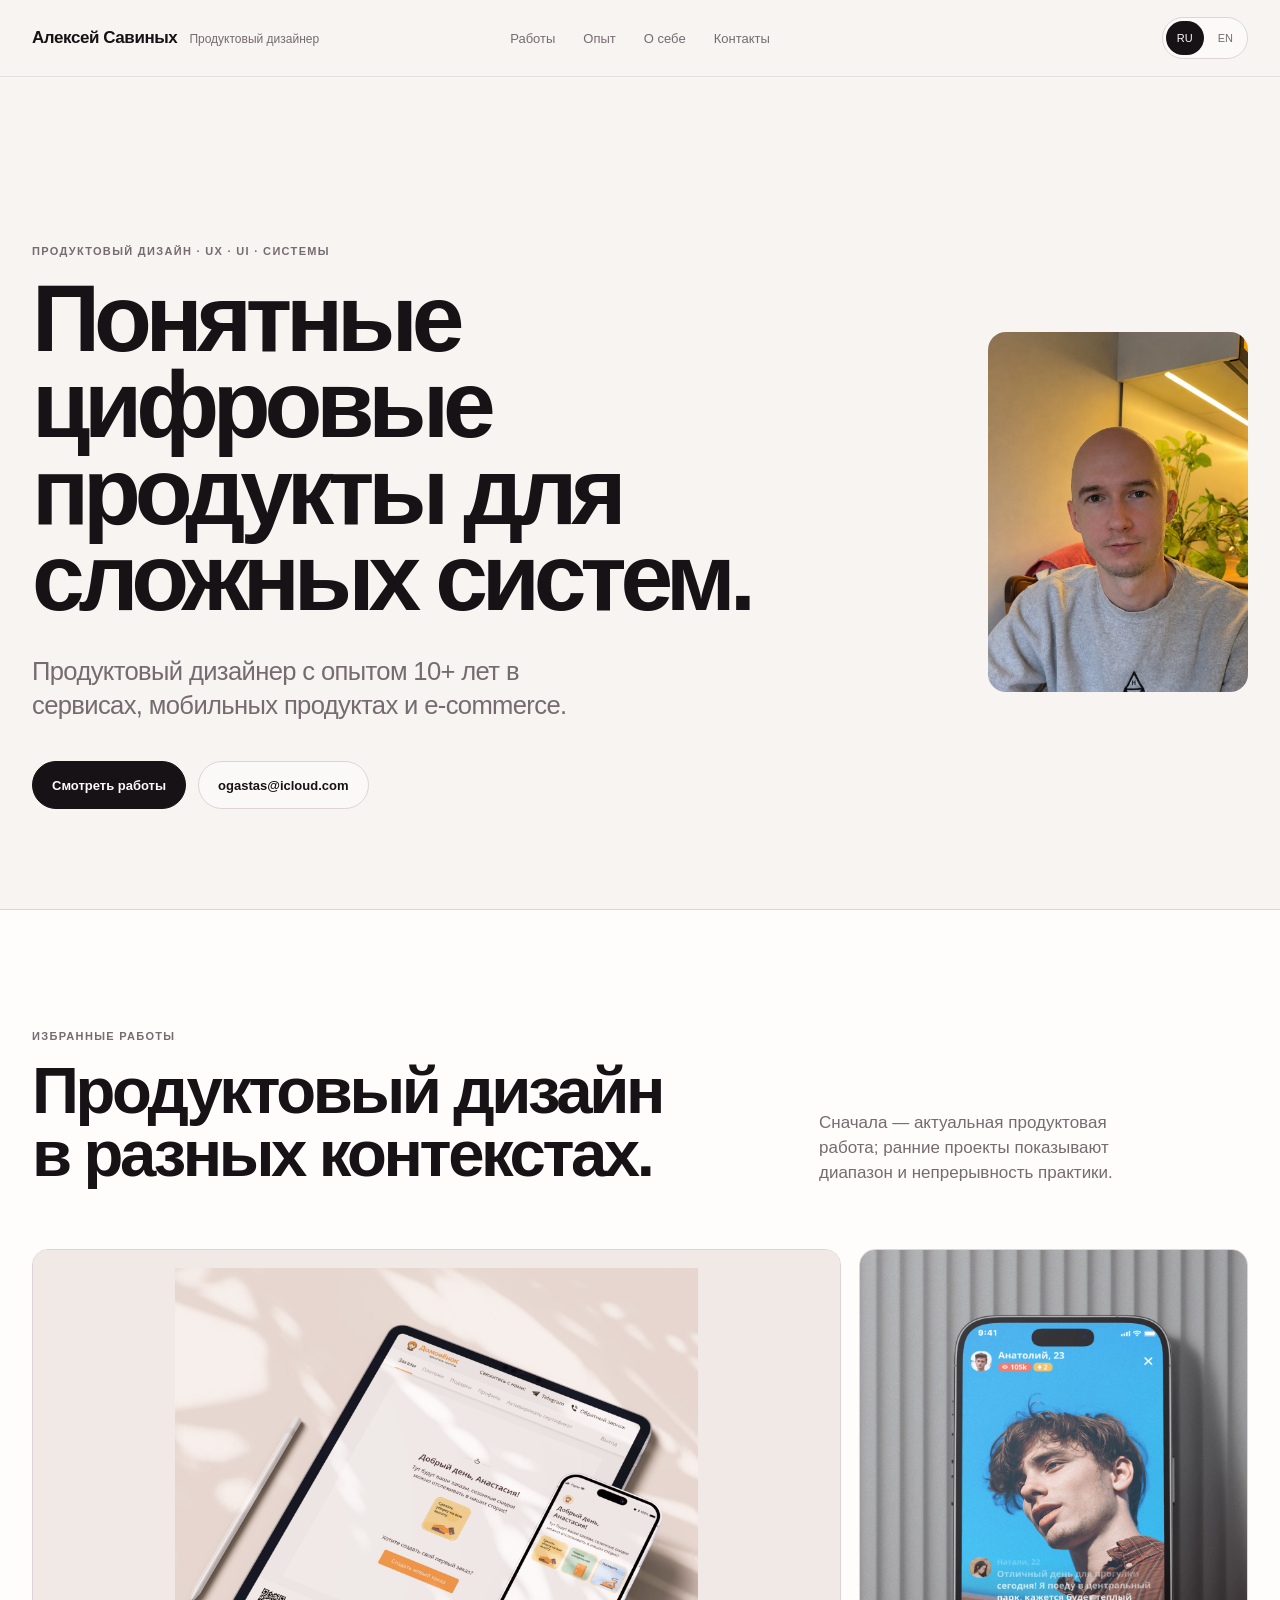
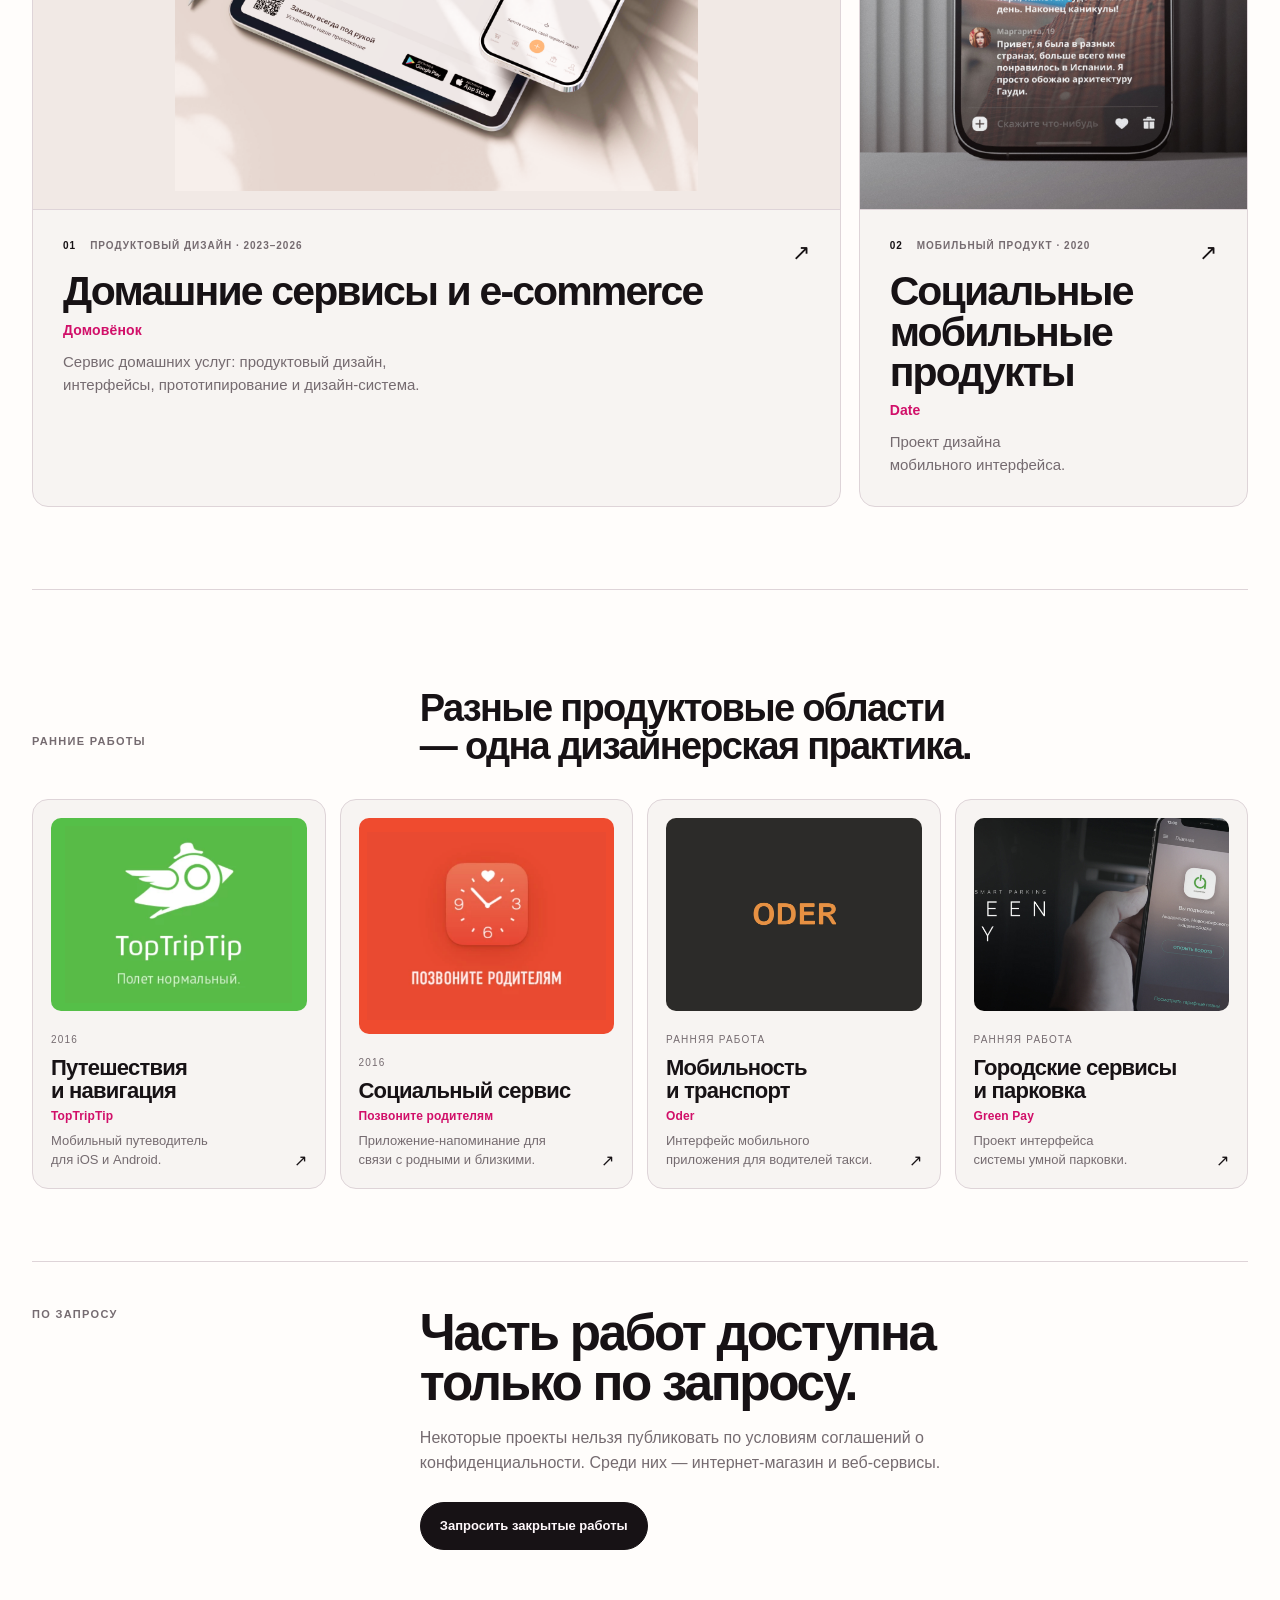
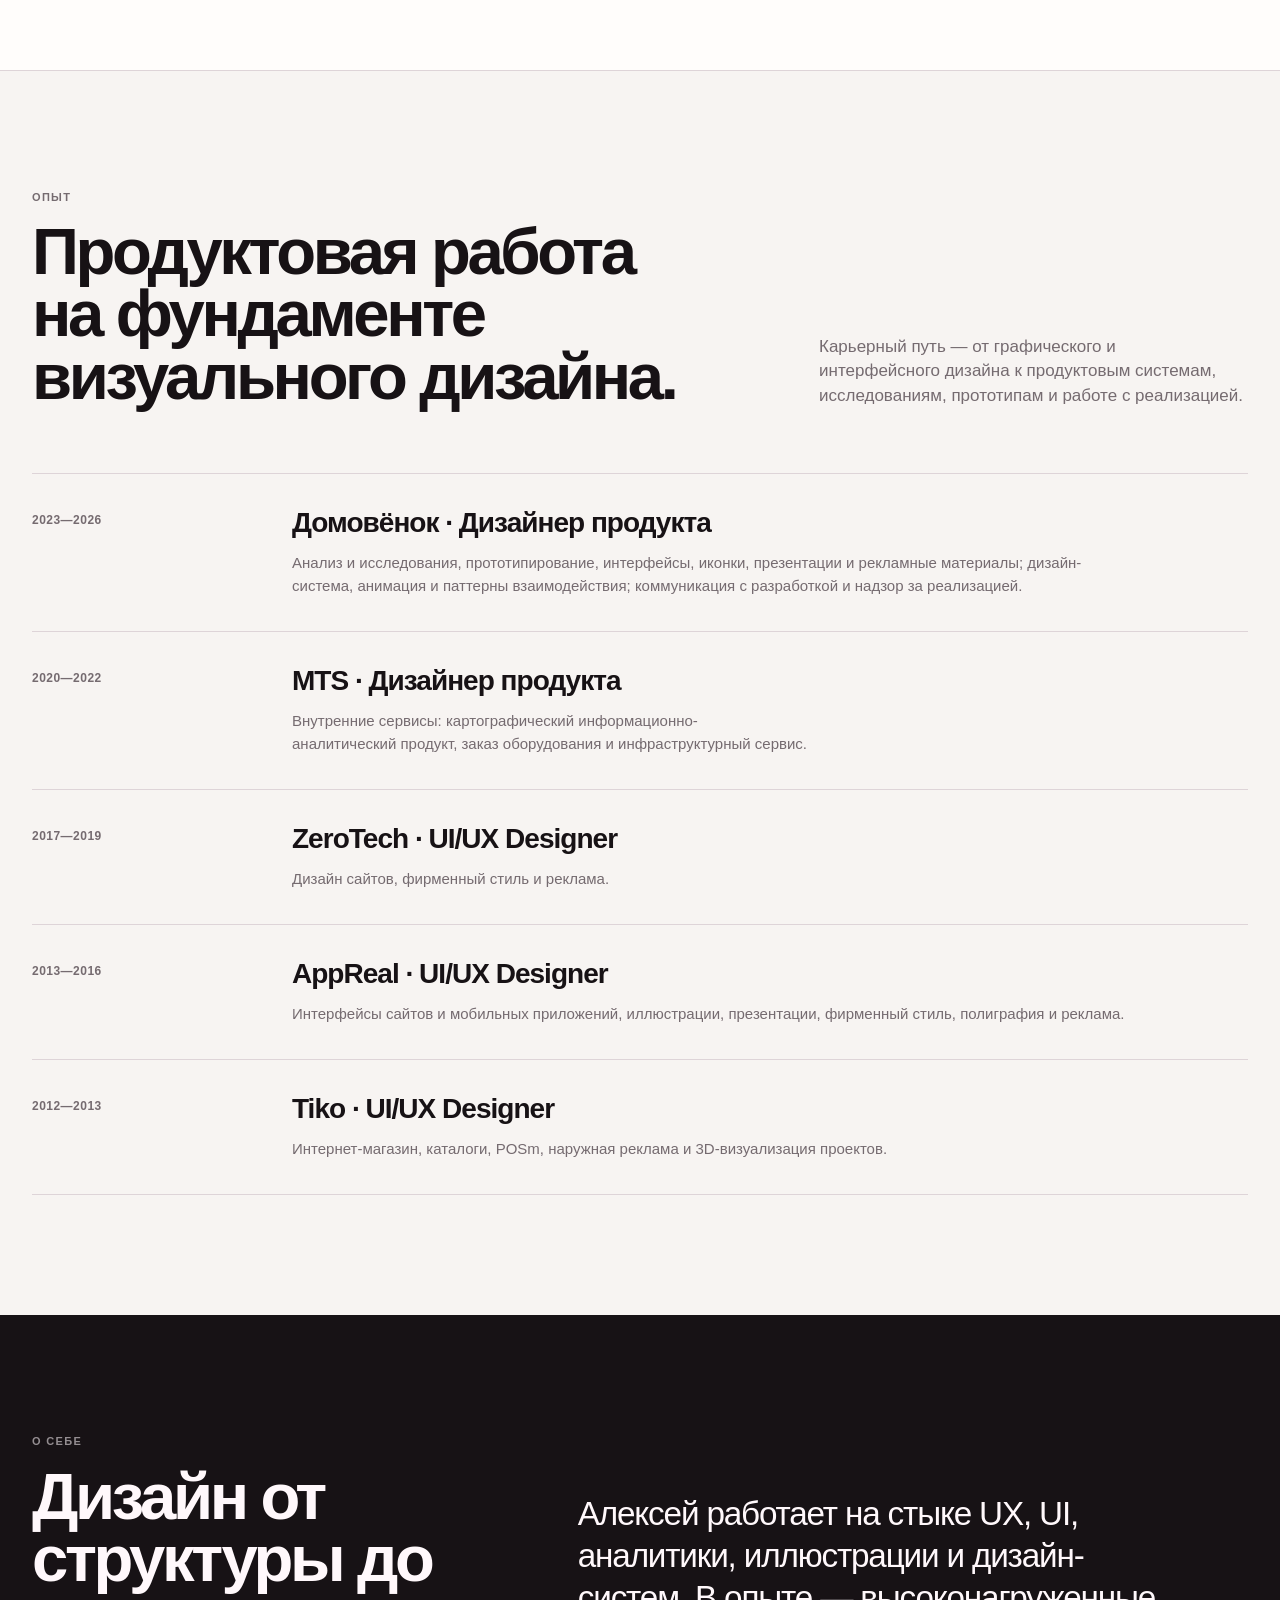
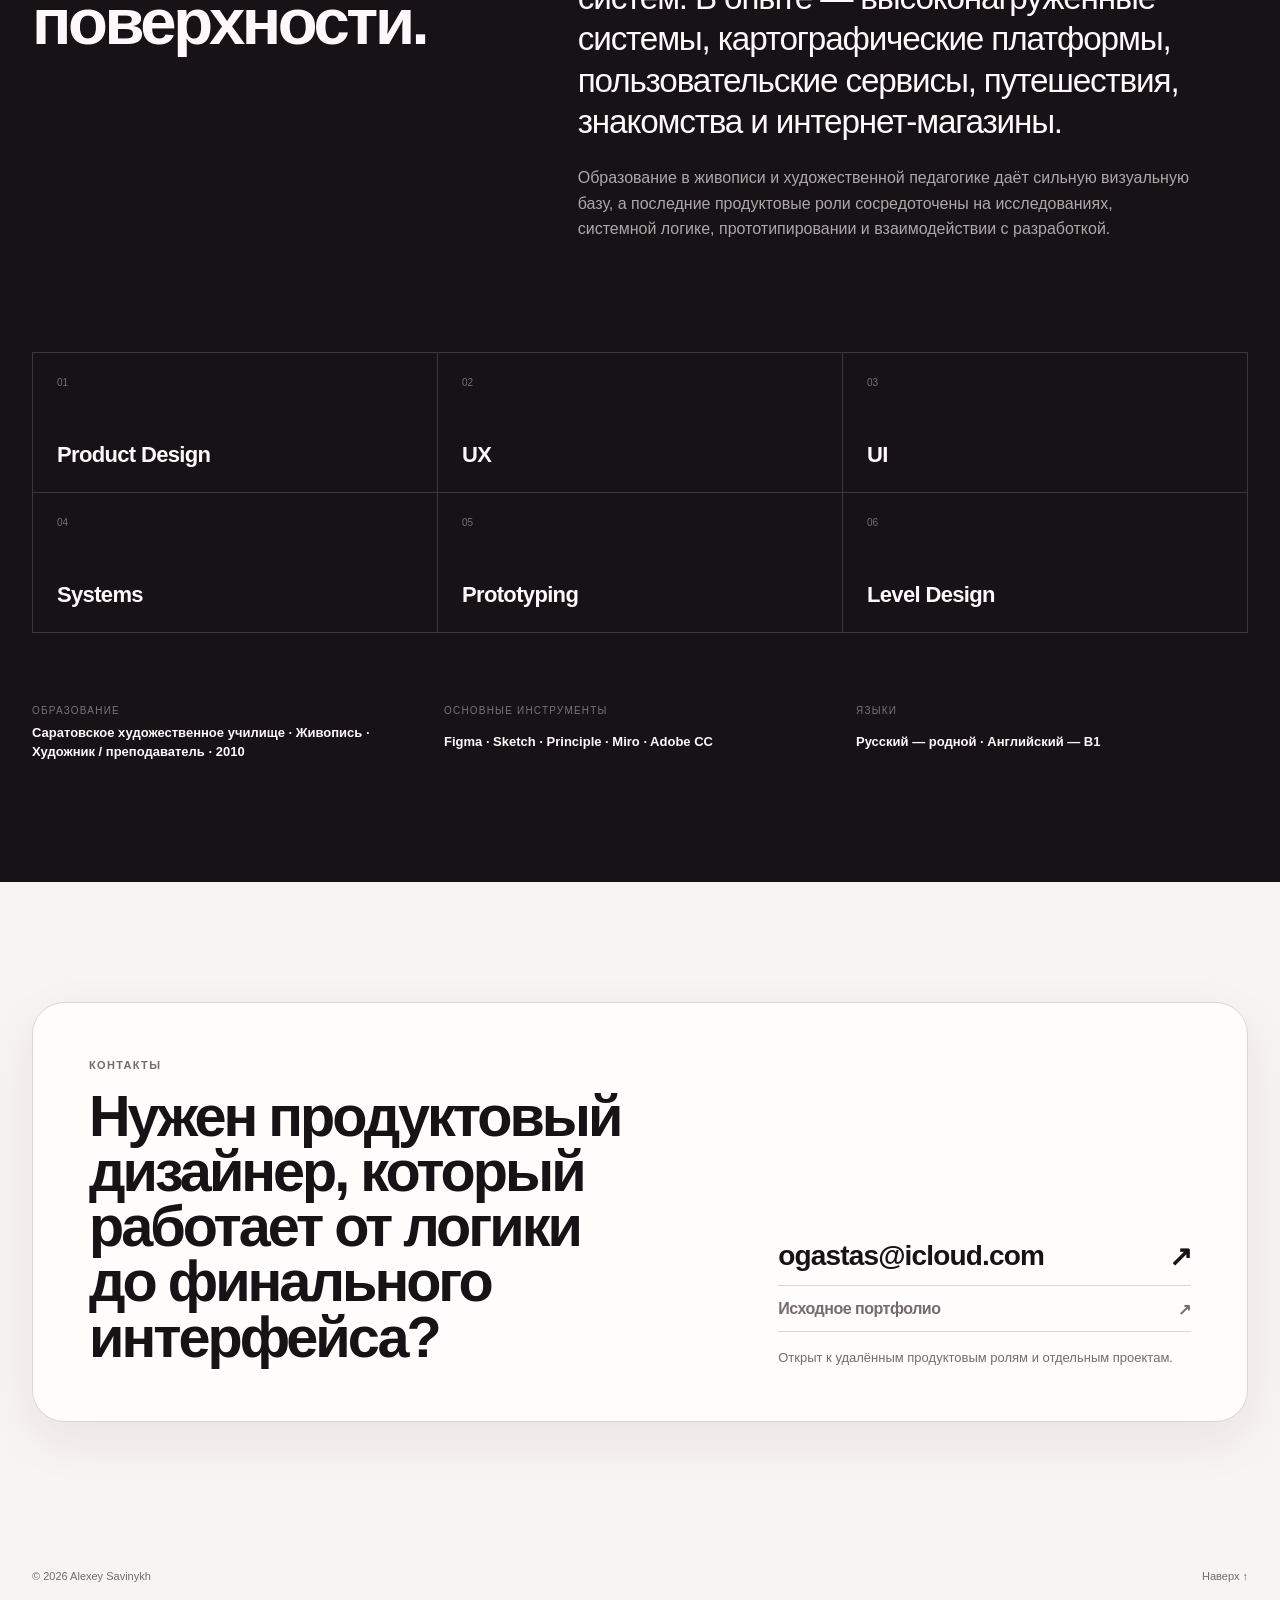
==== index.html @ 5c0225e1 "Add files via upload" ====
<!doctype html>
<html lang="ru" data-theme="accent">
<head>
  <meta charset="utf-8" />
  <meta name="viewport" content="width=device-width, initial-scale=1" />
  <meta name="description" content="Portfolio of Alexey Savinykh — Product Designer working across UX, UI, systems and prototyping." />
  <meta name="color-scheme" content="light dark" />
  <title>Alexey Savinykh — Product Designer</title>
  <link rel="stylesheet" href="styles.css" />
</head>
<body>
  <a class="skip-link" href="#main" data-i18n="skip">Skip to content</a>

  <header class="site-header" id="top">
    <div class="shell header-inner">
      <a class="brand" href="#top" aria-label="Alexey Savinykh — home">
        <span class="brand-name" data-i18n="brandName">Алексей Савиных</span>
        <span class="brand-role" data-i18n="roleShort">Product Designer</span>
      </a>

      <nav class="desktop-nav" aria-label="Primary navigation">
        <a href="#work" data-i18n="navWork">Work</a>
        <a href="#experience" data-i18n="navExperience">Experience</a>
        <a href="#about" data-i18n="navAbout">About</a>
        <a href="#contact" data-i18n="navContact">Contact</a>
      </nav>

      <div class="header-controls">
        <div class="segmented compact" role="group" aria-label="Language">
          <button class="seg-btn is-active" type="button" data-lang="ru" aria-pressed="true">RU</button>
          <button class="seg-btn" type="button" data-lang="en" aria-pressed="false">EN</button>
        </div>
        <button class="menu-toggle" type="button" aria-expanded="false" aria-controls="mobile-panel">
          <span class="sr-only" data-i18n="menu">Menu</span>
          <span></span><span></span>
        </button>
      </div>
    </div>

    <div class="mobile-panel" id="mobile-panel" hidden>
      <nav class="mobile-nav" aria-label="Mobile navigation">
        <a href="#work" data-i18n="navWork">Work</a>
        <a href="#experience" data-i18n="navExperience">Experience</a>
        <a href="#about" data-i18n="navAbout">About</a>
        <a href="#contact" data-i18n="navContact">Contact</a>
      </nav>
    </div>
  </header>

  <main id="main">
    <section class="hero section-pad">
      <div class="shell hero-grid">
        <div class="hero-copy reveal">
          <p class="eyebrow" data-i18n="heroEyebrow">Product design · UX · UI · Systems</p>
          <h1 data-i18n="heroTitle">Digital products that make complex systems feel clear.</h1>
          <p class="hero-lede" data-i18n="heroLead">Product designer with 10+ years of experience across consumer services, mapping and analytical tools, mobile products and e-commerce.</p>
          <div class="hero-actions">
            <a class="button primary" href="#work" data-i18n="viewWork">View selected work</a>
            <a class="button quiet" href="mailto:ogastas@icloud.com">ogastas@icloud.com</a>
          </div>
        </div>

        <aside class="hero-portrait reveal" aria-label="Alexey Savinykh">
          <div class="portrait-surface photo-surface">
            <img class="designer-photo" src="assets/alexey.jpg" alt="Alexey Savinykh, Product Designer" />

          </div>
        </aside>
      </div>

    </section>

    <section class="work section-pad" id="work">
      <div class="shell">
        <div class="section-heading reveal">
          <div>
            <p class="eyebrow" data-i18n="selectedWork">Selected work</p>
            <h2 data-i18n="workTitle">A mix of consumer products and complex internal tools.</h2>
          </div>
          <p data-i18n="workIntro">The selection prioritizes recent product work, recognizable consumer experience and systems with higher interaction complexity.</p>
        </div>

        <div class="featured-cases featured-primary">
          <article class="feature-card feature-card-main reveal">
            <a href="https://www.behance.net/gallery/247100349/domovenok-hranitel-chistoty" target="_blank" rel="noopener noreferrer">
              <div class="feature-visual image-visual"><img src="assets/domovyonok.png" alt="Domovyonok service interfaces on tablet and smartphone" /></div>
              <div class="feature-info"><div class="feature-copy"><div class="case-kicker"><span>01</span><span data-i18n="domKicker">Product design · 2023–2026</span></div><h3 data-i18n="domDomain">Home services &amp; e-commerce</h3><p class="project-name" data-i18n="domTitle">Domovyonok</p><p data-i18n="domDesc">Home-services platform: product design, interfaces, prototyping and design system.</p></div><span class="open-mark" aria-hidden="true">↗</span></div>
            </a>
          </article>
          <article class="feature-card feature-card-secondary reveal">
            <a href="https://www.behance.net/gallery/94666005/Date" target="_blank" rel="noopener noreferrer">
              <div class="feature-visual image-visual"><img src="assets/date.jpg" alt="Date mobile application interface shown on a smartphone" /></div>
              <div class="feature-info"><div class="feature-copy"><div class="case-kicker"><span>02</span><span data-i18n="dateKicker">Mobile product · 2020</span></div><h3 data-i18n="dateDomain">Social mobile products</h3><p class="project-name">Date</p><p data-i18n="dateDesc">Mobile interface design project.</p></div><span class="open-mark" aria-hidden="true">↗</span></div>
            </a>
          </article>
        </div>

        <div class="archive-heading reveal earlier-heading">
          <p class="eyebrow" data-i18n="archiveEyebrow">Earlier work</p>
          <h3 data-i18n="archiveTitle">Different product domains, one design practice.</h3>
        </div>
        <div class="archive-grid four-up">
          <a class="archive-card reveal" href="https://www.behance.net/gallery/38223823/mobilnyj-putevoditel-TopTripTip" target="_blank" rel="noopener noreferrer">
            <div class="archive-art archive-image logo-contain green-bg"><img src="assets/toptriptip.png" alt="TopTripTip mobile travel guide logo" /></div>
            <div><span class="archive-year">2016</span><h4 data-i18n="tripDomain">Travel &amp; navigation</h4><p class="archive-project">TopTripTip</p><p data-i18n="tripDesc">Mobile travel guide for iOS and Android.</p></div><span>↗</span>
          </a>
          <a class="archive-card reveal" href="https://www.behance.net/gallery/38446817/mobilnoe-prilozhenie-pozvonite-roditeljam" target="_blank" rel="noopener noreferrer">
            <div class="archive-art archive-image logo-contain red-bg"><img src="assets/call-your-parents.png" alt="Call Your Parents mobile application logo" /></div>
            <div><span class="archive-year">2016</span><h4 data-i18n="callDomain">Social utility</h4><p class="archive-project" data-i18n="callTitle">Call Your Parents</p><p data-i18n="callDesc">A reminder app for staying in touch with family.</p></div><span>↗</span>
          </a>
          <a class="archive-card reveal" href="https://www.behance.net/gallery/161971829/Oder" target="_blank" rel="noopener noreferrer">
            <div class="archive-art archive-image"><img src="assets/oder.jpg" alt="Oder mobile application project cover" /></div>
            <div><span class="archive-year" data-i18n="earlierLabel">Earlier work</span><h4 data-i18n="oderDomain">Mobility &amp; transport</h4><p class="archive-project">Oder</p><p data-i18n="oderDesc">Mobile application interface for taxi drivers.</p></div><span>↗</span>
          </a>
          <a class="archive-card reveal" href="https://www.behance.net/gallery/161954675/Green-pay" target="_blank" rel="noopener noreferrer">
            <div class="archive-art archive-image"><img src="assets/green-pay.jpg" alt="Green Pay smart parking system project cover" /></div>
            <div><span class="archive-year" data-i18n="earlierLabel">Earlier work</span><h4 data-i18n="greenDomain">Urban services &amp; parking</h4><p class="archive-project">Green Pay</p><p data-i18n="greenDesc">Smart parking system interface project.</p></div><span>↗</span>
          </a>
        </div>

        <div class="private-work reveal">
          <p class="eyebrow" data-i18n="privateEyebrow">Private work</p>
          <div><h3 data-i18n="privateTitle">More work is available on request.</h3><p data-i18n="privateText">Some projects cannot be published because of confidentiality agreements. Private examples include an online store and web services.</p><a class="button primary" href="mailto:ogastas@icloud.com?subject=Portfolio%20request" data-i18n="privateCta">Request private work</a></div>
        </div>
      </div>
    </section>

    <section class="experience section-pad" id="experience">
      <div class="shell">
        <div class="section-heading reveal">
          <div><p class="eyebrow" data-i18n="experienceEyebrow">Experience</p><h2 data-i18n="experienceTitle">Product work backed by a broader visual-design foundation.</h2></div>
          <p data-i18n="experienceIntro">The career path moves from graphic and interface design into product systems, research, prototypes and implementation collaboration.</p>
        </div>

        <div class="timeline">
          <article class="timeline-item reveal"><div class="timeline-years">2023—2026</div><div class="timeline-main"><h3 data-i18n="domCompany">Domovyonok · Product Designer</h3><p data-i18n="domExp">Research, analysis, prototyping, interface design, icons, presentations and marketing assets; design system, animation and interaction patterns; collaboration with development and implementation review.</p></div></article>
          <article class="timeline-item reveal"><div class="timeline-years">2020—2022</div><div class="timeline-main"><h3>MTS · <span data-i18n="productDesigner">Product Designer</span></h3><p data-i18n="mtsExp">Internal services including a cartographic information and analytics product, equipment ordering and infrastructure tooling.</p></div></article>
          <article class="timeline-item reveal"><div class="timeline-years">2017—2019</div><div class="timeline-main"><h3>ZeroTech · UI/UX Designer</h3><p data-i18n="zeroExp">Web design, identity and advertising.</p></div></article>
          <article class="timeline-item reveal"><div class="timeline-years">2013—2016</div><div class="timeline-main"><h3>AppReal · UI/UX Designer</h3><p data-i18n="apprealExp">Web and mobile interfaces, illustration, presentations, identity, print and advertising.</p></div></article>
          <article class="timeline-item reveal"><div class="timeline-years">2012—2013</div><div class="timeline-main"><h3>Tiko · UI/UX Designer</h3><p data-i18n="tikoExp">E-commerce, catalogues, POS materials, outdoor advertising and 3D project visualization.</p></div></article>
        </div>
      </div>
    </section>

    <section class="about section-pad" id="about">
      <div class="shell about-grid">
        <div class="about-lead reveal">
          <p class="eyebrow" data-i18n="aboutEyebrow">About</p>
          <h2 data-i18n="aboutTitle">Design from structure to surface.</h2>
        </div>
        <div class="about-copy reveal">
          <p class="large-copy" data-i18n="aboutP1">Alexey works across UX, UI, analytics, illustration and design systems, with experience in high-load systems, mapping platforms, consumer services, travel, dating and e-commerce.</p>
          <p data-i18n="aboutP2">His background in painting and art education adds a strong visual foundation, while recent product roles focus on research, system logic, prototyping and collaboration with engineering.</p>
        </div>
      </div>

      <div class="shell capability-grid reveal">
        <div class="capability"><span>01</span><strong>Product Design</strong></div>
        <div class="capability"><span>02</span><strong>UX</strong></div>
        <div class="capability"><span>03</span><strong>UI</strong></div>
        <div class="capability"><span>04</span><strong>Systems</strong></div>
        <div class="capability"><span>05</span><strong>Prototyping</strong></div>
        <div class="capability"><span>06</span><strong>Level Design</strong></div>
      </div>

      <div class="shell facts reveal">
        <div><span data-i18n="educationLabel">Education</span><strong data-i18n="educationText">Saratov Art College · Painting · Artist / Teacher · 2010</strong></div>
        <div><span data-i18n="toolsLabel">Selected tools</span><strong>Figma · Sketch · Principle · Miro · Adobe CC</strong></div>
        <div><span data-i18n="languagesLabel">Languages</span><strong data-i18n="languagesText">Russian — native · English — B1</strong></div>
      </div>
    </section>

    <section class="contact section-pad" id="contact">
      <div class="shell">
        <div class="contact-card reveal">
          <div>
            <p class="eyebrow" data-i18n="contactEyebrow">Contact</p>
            <h2 data-i18n="contactTitle">Looking for a product designer who can work from logic to final interface?</h2>
          </div>
          <div class="contact-actions">
            <a class="contact-link" href="mailto:ogastas@icloud.com">ogastas@icloud.com <span>↗</span></a>
            <a class="contact-link secondary-link" href="https://sites.google.com/view/ogastas/main" target="_blank" rel="noopener noreferrer"><span data-i18n="originalPortfolio">Original portfolio</span> <span>↗</span></a>
            <p data-i18n="contactNote">Open to remote product design roles and selected project work.</p>
          </div>
        </div>
      </div>
    </section>
  </main>

  <footer class="site-footer">
    <div class="shell footer-inner"><span>© <span id="year"></span> Alexey Savinykh</span><a href="#top" data-i18n="backTop">Back to top ↑</a></div>
  </footer>

  <script src="script.js"></script>
</body>
</html>
---- styles.css ----
:root {
  --bg: #f4f4f2;
  --surface: #ffffff;
  --surface-2: #ececea;
  --text: #101010;
  --muted: #686866;
  --line: #d7d7d3;
  --strong: #101010;
  --accent: #101010;
  --accent-2: #6f6f6f;
  --accent-soft: #dfdfdc;
  --inverse: #f7f7f5;
  --hero-pattern: rgba(0,0,0,.12);
  --shadow: 0 18px 50px rgba(0,0,0,.06);
  --shell: 1320px;
  --radius-xl: 32px;
  --radius-lg: 24px;
  --radius-md: 16px;
  --ease: cubic-bezier(.22,.8,.22,1);
}

html[data-theme="accent"] {
  --bg: #f7f4f2;
  --surface: #fffdfb;
  --surface-2: #f1e9e5;
  --text: #171215;
  --muted: #756b70;
  --line: #ded4d8;
  --strong: #171215;
  --accent: #d10f69;
  --accent-2: #f06b2d;
  --accent-soft: #f8dfe9;
  --inverse: #fff8fb;
  --hero-pattern: rgba(209,15,105,.18);
  --shadow: 0 18px 50px rgba(87,31,52,.08);
}

html[data-theme="solarized"] {
  --bg: #f4eddc;
  --surface: #fdf6e3;
  --surface-2: #eee8d5;
  --text: #073642;
  --muted: #657b83;
  --line: #d7ceb8;
  --strong: #002b36;
  --accent: #268bd2;
  --accent-2: #b58900;
  --accent-soft: #e3dcc6;
  --inverse: #fdf6e3;
  --hero-pattern: rgba(38,139,210,.18);
  --shadow: 0 18px 50px rgba(0,43,54,.08);
}

* { box-sizing: border-box; }
html { scroll-behavior: smooth; background: var(--bg); }
body { margin: 0; background: var(--bg); color: var(--text); font-family: Inter, ui-sans-serif, -apple-system, BlinkMacSystemFont, "Segoe UI", Arial, sans-serif; -webkit-font-smoothing: antialiased; text-rendering: optimizeLegibility; transition: background-color .35s var(--ease), color .35s var(--ease); }
a { color: inherit; }
button, a { -webkit-tap-highlight-color: transparent; }
button { font: inherit; color: inherit; }
img { max-width: 100%; }
::selection { background: var(--accent); color: var(--inverse); }
.shell { width: min(calc(100% - 64px), var(--shell)); margin: 0 auto; }
.section-pad { padding: 120px 0; }
.sr-only { position: absolute; width: 1px; height: 1px; padding: 0; margin: -1px; overflow: hidden; clip: rect(0,0,0,0); white-space: nowrap; border: 0; }
.skip-link { position: fixed; left: 16px; top: 12px; z-index: 1000; padding: 10px 14px; background: var(--strong); color: var(--inverse); border-radius: 10px; transform: translateY(-200%); }
.skip-link:focus { transform: translateY(0); }

.site-header { position: sticky; top: 0; z-index: 50; background: color-mix(in srgb, var(--bg) 88%, transparent); backdrop-filter: blur(20px) saturate(1.2); border-bottom: 1px solid color-mix(in srgb, var(--line) 72%, transparent); }
.header-inner { height: 76px; display: grid; grid-template-columns: 1fr auto 1fr; align-items: center; gap: 28px; }
.brand { display: inline-flex; gap: 12px; align-items: baseline; text-decoration: none; width: fit-content; }
.brand-name { font-size: 14px; font-weight: 680; letter-spacing: -.02em; }
.brand-role { font-size: 12px; color: var(--muted); }
.desktop-nav { display: flex; gap: 28px; align-items: center; justify-content: center; }
.desktop-nav a, .mobile-nav a { text-decoration: none; font-size: 13px; color: var(--muted); transition: color .2s ease; }
.desktop-nav a:hover { color: var(--text); }
.header-controls { display: flex; justify-content: flex-end; gap: 12px; align-items: center; }
.segmented { display: inline-flex; gap: 3px; padding: 3px; border: 1px solid var(--line); background: color-mix(in srgb, var(--surface) 70%, transparent); border-radius: 999px; }
.seg-btn { border: 0; background: transparent; min-height: 34px; padding: 0 11px; border-radius: 999px; font-size: 11px; line-height: 1; color: var(--muted); cursor: pointer; transition: background .2s ease, color .2s ease, transform .2s ease; }
.seg-btn:hover { color: var(--text); }
.seg-btn.is-active { background: var(--strong); color: var(--inverse); }
.seg-btn:focus-visible, a:focus-visible, .menu-toggle:focus-visible { outline: 2px solid var(--accent); outline-offset: 3px; }
.menu-toggle { display: none; width: 38px; height: 38px; border: 1px solid var(--line); background: var(--surface); border-radius: 12px; padding: 0; cursor: pointer; position: relative; }
.menu-toggle > span:not(.sr-only) { position: absolute; width: 15px; height: 1px; background: var(--text); left: 11px; transition: transform .2s ease; }
.menu-toggle > span:nth-child(2) { top: 15px; }
.menu-toggle > span:nth-child(3) { top: 21px; }
.menu-toggle[aria-expanded="true"] > span:nth-child(2) { transform: translateY(3px) rotate(45deg); }
.menu-toggle[aria-expanded="true"] > span:nth-child(3) { transform: translateY(-3px) rotate(-45deg); }
.mobile-panel { border-top: 1px solid var(--line); background: var(--bg); }
.mobile-nav { width: min(calc(100% - 32px), var(--shell)); margin: 0 auto; display: grid; padding: 18px 0 26px; }
.mobile-nav a { padding: 14px 0; border-bottom: 1px solid var(--line); font-size: 18px; color: var(--text); }

.eyebrow { margin: 0 0 18px; font-size: 11px; line-height: 1.1; font-weight: 680; text-transform: uppercase; letter-spacing: .12em; color: var(--muted); }
h1, h2, h3, h4, p { text-wrap: balance; }
h1 { margin: 0; max-width: 900px; font-size: clamp(64px, 7.4vw, 116px); line-height: .91; letter-spacing: -.065em; font-weight: 670; }
h2 { margin: 0; font-size: clamp(48px, 5.1vw, 78px); line-height: .96; letter-spacing: -.052em; font-weight: 650; }
h3 { margin: 0; font-size: clamp(34px, 4vw, 60px); line-height: .98; letter-spacing: -.045em; font-weight: 650; }
h4 { margin: 0; font-size: 26px; line-height: 1; letter-spacing: -.035em; }

.hero { padding-top: 110px; padding-bottom: 54px; }
.hero-grid { display: grid; grid-template-columns: minmax(0,1.45fr) minmax(320px,.55fr); gap: 64px; align-items: end; min-height: 650px; }
.hero-copy { padding-bottom: 28px; }
.hero-lede { max-width: 750px; margin: 34px 0 0; font-size: clamp(20px,2vw,28px); line-height: 1.35; letter-spacing: -.025em; color: var(--muted); }
.hero-actions { display: flex; gap: 12px; align-items: center; margin-top: 38px; flex-wrap: wrap; }
.button { min-height: 48px; padding: 0 19px; border-radius: 999px; display: inline-flex; align-items: center; justify-content: center; font-size: 13px; font-weight: 620; text-decoration: none; border: 1px solid var(--line); transition: transform .2s var(--ease), background .2s ease, color .2s ease; }
.button:hover { transform: translateY(-2px); }
.button.primary { background: var(--strong); color: var(--inverse); border-color: var(--strong); }
.button.quiet { background: color-mix(in srgb, var(--surface) 56%, transparent); }
.hero-portrait { display: flex; justify-content: flex-end; }
.portrait-surface { width: 100%; min-height: 470px; background: var(--strong); color: var(--inverse); border-radius: var(--radius-xl); position: relative; overflow: hidden; padding: 30px; display: flex; flex-direction: column; justify-content: space-between; box-shadow: var(--shadow); }
.portrait-grid { position: absolute; inset: 0; opacity: .75; background-image: linear-gradient(var(--hero-pattern) 1px, transparent 1px), linear-gradient(90deg, var(--hero-pattern) 1px, transparent 1px); background-size: 32px 32px; mask-image: linear-gradient(to bottom right, transparent 0%, black 48%, black 100%); }
.portrait-surface::before { content:""; position:absolute; width: 220px; height:220px; border: 52px solid var(--accent-2); border-radius: 50%; right: -54px; top: 56px; opacity:.95; }
.portrait-surface::after { content:""; position:absolute; width: 180px; height: 180px; background: var(--accent); left: -62px; bottom: 52px; border-radius: 38% 62% 56% 44% / 55% 42% 58% 45%; transform: rotate(-18deg); opacity:.95; }
.portrait-copy, .portrait-footer { position: relative; z-index: 2; }
.tiny-label { display:block; color: color-mix(in srgb, var(--inverse) 58%, transparent); font-size:11px; text-transform:uppercase; letter-spacing:.12em; margin-bottom:10px; }
.portrait-copy strong { max-width: 280px; display:block; font-size: 24px; line-height:1.1; letter-spacing:-.035em; }
.portrait-footer { display:grid; gap:7px; }
.portrait-footer span { font-size:11px; color:color-mix(in srgb, var(--inverse) 58%, transparent); }
.portrait-footer strong { font-size:13px; font-weight:620; }
.theme-row { display:flex; align-items:center; justify-content:space-between; gap:20px; padding-top: 42px; border-top:1px solid var(--line); margin-top: 72px; }
.theme-label { font-size:11px; text-transform:uppercase; letter-spacing:.12em; color:var(--muted); font-weight:680; }
.themes .seg-btn { display:flex; gap:7px; align-items:center; min-height:38px; padding:0 13px; }
.theme-dot { width:10px; height:10px; border-radius:50%; background:#111; border:1px solid rgba(255,255,255,.35); }
.theme-dot.accent { background: linear-gradient(135deg,#d10f69 0 50%,#f06b2d 50%); }
.theme-dot.solarized { background: linear-gradient(135deg,#268bd2 0 50%,#b58900 50%); }

.work { background: var(--surface); border-top:1px solid var(--line); border-bottom:1px solid var(--line); }
.section-heading { display:grid; grid-template-columns: 1.25fr .75fr; gap:72px; align-items:end; margin-bottom: 64px; }
.section-heading > p { margin:0; max-width:520px; font-size:17px; line-height:1.45; color:var(--muted); justify-self:end; }
.featured-cases { display:grid; grid-template-columns:1fr 1fr; gap:20px; }
.feature-card { border:1px solid var(--line); border-radius:var(--radius-xl); overflow:hidden; background:var(--bg); transition: transform .35s var(--ease), box-shadow .35s var(--ease), border-color .25s ease; }
.feature-card:hover { transform:translateY(-5px); box-shadow:var(--shadow); border-color:color-mix(in srgb,var(--line) 25%,var(--text)); }
.feature-card > a { display:block; text-decoration:none; }
.feature-visual { min-height: 500px; position:relative; overflow:hidden; border-bottom:1px solid var(--line); background:var(--surface-2); }
.feature-info { padding:30px; display:grid; grid-template-columns:1fr auto; gap:24px; }
.feature-copy p { margin:16px 0 0; max-width:620px; font-size:15px; line-height:1.5; color:var(--muted); }
.case-kicker { display:flex; gap:14px; align-items:center; margin-bottom:20px; font-size:10px; text-transform:uppercase; letter-spacing:.1em; color:var(--muted); font-weight:650; }
.case-kicker span:first-child { color:var(--text); }
.open-mark { font-size:22px; transition:transform .2s var(--ease); }
.feature-card:hover .open-mark { transform: translate(3px,-3px); }

.domestic-visual { background:linear-gradient(150deg,color-mix(in srgb,var(--accent-soft) 80%,white),var(--surface-2)); display:grid; place-items:center; }
.dom-window { width:78%; aspect-ratio:1.28; border:1px solid color-mix(in srgb,var(--text) 24%,transparent); background:var(--surface); border-radius:22px; overflow:hidden; box-shadow:0 30px 80px rgba(0,0,0,.12); transform:rotate(-2deg); }
.dom-top { height:46px; display:flex; align-items:center; gap:7px; padding:0 16px; border-bottom:1px solid var(--line); }
.dom-top span { width:7px; height:7px; border-radius:50%; background:var(--line); }
.dom-main { height:calc(100% - 46px); display:grid; grid-template-columns:72px 1fr; }
.dom-sidebar { border-right:1px solid var(--line); padding:18px 14px; display:grid; align-content:start; gap:14px; }
.dom-sidebar i { height:7px; border-radius:5px; background:var(--line); }
.dom-content { padding:24px; }
.dom-title { height:16px; width:38%; background:var(--text); border-radius:5px; opacity:.9; margin-bottom:22px; }
.dom-cards { display:grid; grid-template-columns:repeat(3,1fr); gap:10px; }
.dom-cards span { height:74px; background:var(--accent-soft); border-radius:12px; border:1px solid var(--line); }
.dom-chart { margin-top:14px; height:120px; display:flex; align-items:flex-end; gap:9px; padding:18px; background:var(--surface-2); border-radius:14px; }
.dom-chart b { flex:1; background:var(--accent); border-radius:7px 7px 2px 2px; opacity:.85; }
.dom-chart b:nth-child(1){height:35%}.dom-chart b:nth-child(2){height:72%}.dom-chart b:nth-child(3){height:56%}.dom-chart b:nth-child(4){height:90%}.dom-chart b:nth-child(5){height:66%}

.map-visual { background:var(--strong); }
.map-grid { position:absolute; inset:-40px; background-image:linear-gradient(color-mix(in srgb,var(--inverse) 10%,transparent) 1px,transparent 1px),linear-gradient(90deg,color-mix(in srgb,var(--inverse) 10%,transparent) 1px,transparent 1px); background-size:42px 42px; transform:rotate(12deg) scale(1.2); }
.map-route { position:absolute; height:8px; border-radius:999px; background:var(--accent-2); transform-origin:left center; }
.route-a { width:62%; left:12%; top:62%; transform:rotate(-22deg); }
.route-b { width:48%; left:42%; top:29%; transform:rotate(48deg); background:var(--accent); }
.map-pin { position:absolute; width:24px; height:24px; background:var(--inverse); border:7px solid var(--accent); border-radius:50% 50% 50% 0; transform:rotate(-45deg); }
.map-pin.p1{left:25%;top:58%}.map-pin.p2{left:59%;top:40%;border-color:var(--accent-2)}.map-pin.p3{right:18%;top:69%}
.map-panel { position:absolute; right:30px; bottom:30px; width:190px; background:color-mix(in srgb,var(--surface) 95%,transparent); color:var(--text); border-radius:18px; padding:18px; box-shadow:0 20px 50px rgba(0,0,0,.2); }
.map-panel span { display:block; width:52%; height:8px; background:var(--muted); border-radius:6px; opacity:.45; }
.map-panel strong { display:block; width:78%; height:18px; margin:12px 0 18px; background:var(--text); border-radius:6px; }
.map-panel i { display:block; height:7px; background:var(--line); border-radius:6px; margin-top:8px; }

.beauty-visual { background:linear-gradient(135deg,#f3f0ed,#e9e3df); color:#151515; }
.beauty-word { position:absolute; left:28px; top:24px; font-size:clamp(40px,6vw,80px); font-weight:760; letter-spacing:-.07em; }
.beauty-products { position:absolute; left:14%; right:38%; bottom:54px; display:flex; gap:18px; align-items:end; }
.beauty-products span { flex:1; max-width:100px; background:#161616; border-radius:16px 16px 8px 8px; box-shadow:0 16px 40px rgba(0,0,0,.18); }
.beauty-products span:nth-child(1){height:190px}.beauty-products span:nth-child(2){height:250px;background:#d10f69}.beauty-products span:nth-child(3){height:155px;background:#f06b2d}
.beauty-ui { position:absolute; right:7%; top:28%; width:32%; min-width:180px; background:#fff; border-radius:20px; padding:18px; box-shadow:0 24px 70px rgba(0,0,0,.14); }
.beauty-ui i { display:block; width:48%; height:8px; border-radius:8px; background:#999; margin-bottom:18px; }
.beauty-ui b { display:block; height:38px; border-radius:10px; background:#efefef; margin-top:8px; }
.beauty-ui b:last-child { background:#111; }

.date-visual { background:radial-gradient(circle at 30% 20%,color-mix(in srgb,var(--accent) 26%,transparent),transparent 28%),linear-gradient(135deg,var(--surface-2),color-mix(in srgb,var(--accent-soft) 75%,var(--surface))); display:grid; place-items:center; }
.phone-card { position:absolute; width:210px; height:370px; background:var(--surface); border:1px solid var(--line); border-radius:34px; padding:18px; box-shadow:0 24px 70px rgba(0,0,0,.14); }
.phone-one { transform:translate(-65px,18px) rotate(-7deg); }
.phone-two { transform:translate(70px,-10px) rotate(8deg); }
.phone-card .avatar { height:230px; border-radius:22px; background:linear-gradient(140deg,var(--accent),var(--accent-2)); }
.phone-card .avatar.second { background:linear-gradient(140deg,var(--accent-2),var(--strong)); }
.phone-card i { display:block; height:12px; width:70%; background:var(--text); border-radius:6px; margin-top:18px; }
.phone-card b { display:block; height:8px; background:var(--line); border-radius:6px; margin-top:8px; }
.date-orbit { width:370px; height:370px; border:1px solid color-mix(in srgb,var(--accent) 30%,transparent); border-radius:50%; }

.archive-heading { display:grid; grid-template-columns:.42fr 1fr; gap:40px; align-items:end; padding-top:100px; margin:100px 0 34px; border-top:1px solid var(--line); }
.archive-heading h3 { max-width:760px; font-size:38px; }
.archive-grid { display:grid; grid-template-columns:repeat(3,1fr); gap:14px; }
.archive-card { min-height:330px; background:var(--bg); border:1px solid var(--line); border-radius:22px; padding:18px; text-decoration:none; display:grid; grid-template-rows:1fr auto; position:relative; transition:transform .25s var(--ease), border-color .25s ease; }
.archive-card:hover { transform:translateY(-4px); border-color:color-mix(in srgb,var(--line) 25%,var(--text)); }
.archive-card > span:last-child { position:absolute; right:18px; bottom:18px; }
.archive-card > div:nth-child(2) { padding-right:30px; }
.archive-card h4 { margin-top:9px; }
.archive-card p { margin:10px 0 0; color:var(--muted); font-size:13px; line-height:1.45; }
.archive-year { font-size:10px; text-transform:uppercase; letter-spacing:.12em; color:var(--muted); }
.archive-art { min-height:170px; border-radius:16px; background:var(--surface-2); position:relative; overflow:hidden; margin-bottom:20px; }
.travel-art::before { content:""; position:absolute; inset:0; background-image:linear-gradient(var(--line) 1px,transparent 1px),linear-gradient(90deg,var(--line) 1px,transparent 1px); background-size:28px 28px; opacity:.7; }
.travel-art span { position:absolute; left:24px; top:72px; width:110px; height:7px; background:var(--accent); transform:rotate(-18deg); border-radius:10px; }
.travel-art i,.travel-art b { position:absolute; width:18px;height:18px;border-radius:50%;background:var(--accent-2); }
.travel-art i{left:22px;top:93px}.travel-art b{left:125px;top:53px}
.call-art span { position:absolute; width:86px;height:86px;border-radius:50%;background:var(--strong);left:50%;top:50%;transform:translate(-50%,-50%); }
.call-art span::after { content:""; position:absolute; width:32px;height:18px;border-left:8px solid var(--inverse);border-bottom:8px solid var(--inverse);transform:rotate(-45deg);left:23px;top:24px;border-radius:3px; }
.call-art i,.call-art b{position:absolute;width:10px;height:10px;background:var(--accent);border-radius:50%}.call-art i{left:25%;top:30%}.call-art b{right:24%;bottom:25%}
.ocean-art { background:linear-gradient(180deg,var(--surface-2),color-mix(in srgb,var(--accent) 35%,var(--surface))); }
.ocean-art::after { content:""; position:absolute; width:150%;height:110px;left:-25%;bottom:-45px;border-radius:50%;background:var(--accent);opacity:.85; }
.ocean-art span { position:absolute;width:56px;height:90px;border-radius:18px;background:var(--surface);left:28px;top:32px;box-shadow:30px 16px 0 color-mix(in srgb,var(--surface) 55%,transparent); }

.experience { background:var(--bg); }
.timeline { border-top:1px solid var(--line); }
.timeline-item { display:grid; grid-template-columns:220px 1fr; gap:40px; padding:34px 0; border-bottom:1px solid var(--line); }
.timeline-years { font-size:12px; font-weight:650; letter-spacing:.04em; color:var(--muted); padding-top:5px; }
.timeline-main h3 { font-size:28px; line-height:1.1; letter-spacing:-.035em; }
.timeline-main p { margin:12px 0 0; max-width:850px; color:var(--muted); line-height:1.55; font-size:15px; }

.about { background:var(--strong); color:var(--inverse); }
.about .eyebrow { color:color-mix(in srgb,var(--inverse) 54%,transparent); }
.about-grid { display:grid; grid-template-columns:.82fr 1.18fr; gap:80px; }
.about-copy { padding-top:58px; }
.about-copy p { margin:0 0 22px; color:color-mix(in srgb,var(--inverse) 65%,transparent); font-size:16px; line-height:1.6; }
.about-copy .large-copy { color:var(--inverse); font-size:clamp(24px,2.6vw,38px); line-height:1.25; letter-spacing:-.035em; }
.capability-grid { margin-top:88px; display:grid; grid-template-columns:repeat(3,1fr); border-top:1px solid color-mix(in srgb,var(--inverse) 16%,transparent); border-left:1px solid color-mix(in srgb,var(--inverse) 16%,transparent); }
.capability { min-height:140px; padding:24px; border-right:1px solid color-mix(in srgb,var(--inverse) 16%,transparent); border-bottom:1px solid color-mix(in srgb,var(--inverse) 16%,transparent); display:flex; flex-direction:column; justify-content:space-between; }
.capability span { font-size:10px; color:color-mix(in srgb,var(--inverse) 40%,transparent); }
.capability strong { font-size:22px; letter-spacing:-.03em; }
.facts { margin-top:72px; display:grid; grid-template-columns:repeat(3,1fr); gap:20px; }
.facts div { display:grid; gap:8px; }
.facts span { font-size:10px; text-transform:uppercase; letter-spacing:.12em; color:color-mix(in srgb,var(--inverse) 42%,transparent); }
.facts strong { font-size:13px; line-height:1.45; font-weight:550; }

.contact { background:var(--bg); }
.contact-card { background:var(--surface); border:1px solid var(--line); border-radius:var(--radius-xl); padding:56px; display:grid; grid-template-columns:1.2fr .8fr; gap:70px; align-items:end; box-shadow:var(--shadow); }
.contact-card h2 { font-size:clamp(42px,4.5vw,72px); }
.contact-actions { display:grid; gap:14px; }
.contact-link { font-size:clamp(18px,2.2vw,28px); font-weight:620; letter-spacing:-.03em; text-decoration:none; border-bottom:1px solid var(--line); padding-bottom:12px; display:flex; justify-content:space-between; gap:16px; }
.contact-link span:last-child { transition:transform .2s var(--ease); }
.contact-link:hover span:last-child { transform:translate(3px,-3px); }
.secondary-link { font-size:16px; color:var(--muted); }
.contact-actions p { margin:4px 0 0; color:var(--muted); font-size:13px; }
.site-footer { padding:28px 0 40px; }
.footer-inner { display:flex; justify-content:space-between; gap:24px; color:var(--muted); font-size:11px; }
.footer-inner a { text-decoration:none; }

.reveal { opacity:0; transform:translateY(18px); transition:opacity .7s var(--ease), transform .7s var(--ease); }
.reveal.is-visible { opacity:1; transform:none; }

@media (max-width: 1020px) {
  .desktop-nav { display:none; }
  .menu-toggle { display:block; }
  .header-inner { grid-template-columns:1fr auto; }
  .hero-grid { grid-template-columns:1fr; min-height:auto; }
  .hero-portrait { max-width:560px; }
  .section-heading, .about-grid, .contact-card { grid-template-columns:1fr; gap:34px; }
  .section-heading > p { justify-self:start; }
  .featured-cases { grid-template-columns:1fr; }
  .feature-visual { min-height:470px; }
  .archive-grid { grid-template-columns:1fr 1fr; }
  .capability-grid { grid-template-columns:1fr 1fr; }
  .facts { grid-template-columns:1fr; gap:28px; }
  .about-copy { padding-top:0; }
}

@media (max-width: 720px) {
  .shell { width:min(calc(100% - 28px),var(--shell)); }
  .section-pad { padding:78px 0; }
  .header-inner { height:68px; }
  .brand-role { display:none; }
  .hero { padding-top:76px; padding-bottom:32px; }
  h1 { font-size:clamp(52px,15vw,80px); }
  h2 { font-size:clamp(42px,12vw,58px); }
  .hero-lede { font-size:18px; margin-top:26px; }
  .hero-actions { flex-direction:column; align-items:stretch; }
  .button { width:100%; }
  .portrait-surface { min-height:390px; }
  .theme-row { align-items:flex-start; flex-direction:column; margin-top:50px; }
  .themes { width:100%; display:grid; grid-template-columns:1fr; border-radius:18px; }
  .themes .seg-btn { justify-content:flex-start; }
  .section-heading { margin-bottom:36px; }
  .section-heading > p { font-size:15px; }
  .feature-visual { min-height:340px; }
  .feature-info { padding:22px; }
  .feature-copy p { font-size:14px; }
  .dom-window { width:88%; }
  .dom-main { grid-template-columns:48px 1fr; }
  .dom-content { padding:16px; }
  .dom-cards span { height:52px; }
  .dom-chart { height:92px; padding:12px; }
  .map-panel { width:150px; right:16px; bottom:16px; }
  .beauty-word { font-size:44px; }
  .beauty-products { left:8%; right:40%; bottom:34px; }
  .beauty-ui { right:5%; width:42%; min-width:145px; }
  .phone-card { width:150px; height:280px; border-radius:26px; padding:12px; }
  .phone-card .avatar { height:174px; border-radius:18px; }
  .phone-one { transform:translate(-48px,15px) rotate(-7deg); }
  .phone-two { transform:translate(50px,-8px) rotate(8deg); }
  .date-orbit { width:270px; height:270px; }
  .archive-heading { grid-template-columns:1fr; padding-top:70px; margin-top:70px; }
  .archive-heading h3 { font-size:30px; }
  .archive-grid { grid-template-columns:1fr; }
  .timeline-item { grid-template-columns:1fr; gap:12px; padding:26px 0; }
  .timeline-main h3 { font-size:24px; }
  .capability-grid { grid-template-columns:1fr; margin-top:60px; }
  .capability { min-height:105px; }
  .contact-card { padding:28px; }
  .footer-inner { flex-direction:column; }
}

@media (prefers-reduced-motion: reduce) {
  html { scroll-behavior:auto; }
  *, *::before, *::after { animation-duration:.01ms !important; animation-iteration-count:1 !important; transition-duration:.01ms !important; }
  .reveal { opacity:1; transform:none; }
}

/* Real portfolio imagery */
.photo-surface { padding:0; background:var(--surface-2); min-height:470px; }
.photo-surface::before, .photo-surface::after, .photo-surface .portrait-grid { display:none; }
.designer-photo { position:absolute; inset:0; width:100%; height:100%; object-fit:cover; object-position:center 36%; }
.photo-caption { position:absolute; z-index:2; left:18px; right:18px; bottom:18px; padding:14px 16px; border-radius:16px; background:color-mix(in srgb,var(--strong) 72%,transparent); backdrop-filter:blur(14px); color:var(--inverse); }
.image-visual { background:var(--surface-2); }
.image-visual img { width:100%; height:100%; position:absolute; inset:0; object-fit:cover; transition:transform .45s var(--ease); }
.image-contain img { object-fit:cover; }
.feature-card:hover .image-visual img { transform:scale(1.018); }
.archive-grid.two-up { grid-template-columns:repeat(2,1fr); }
.archive-image { background:var(--surface-2); }
.archive-image img { width:100%; height:100%; position:absolute; inset:0; object-fit:cover; }
.private-work { margin-top:72px; padding:46px 0 0; border-top:1px solid var(--line); display:grid; grid-template-columns:.42fr 1fr; gap:40px; }
.private-work h3 { max-width:760px; font-size:clamp(34px,4vw,54px); }
.private-work p:not(.eyebrow) { max-width:700px; color:var(--muted); line-height:1.55; margin:18px 0 26px; }
@media (max-width:720px){.archive-grid.two-up{grid-template-columns:1fr}.private-work{grid-template-columns:1fr;gap:10px}.photo-surface{min-height:430px}.designer-photo{object-position:center 30%}}

/* Editorial hierarchy pass */
.hero-grid { grid-template-columns:minmax(0,1.6fr) minmax(260px,.4fr); gap:72px; }
.hero-portrait { align-self:center; }
.photo-surface { min-height:360px; border-radius:18px; box-shadow:none; }
.designer-photo { object-position:center 32%; }
.featured-primary { grid-template-columns:minmax(0,1.35fr) minmax(320px,.65fr); gap:18px; align-items:stretch; }
.feature-card, .archive-card, .earlier-mobile-card { border-radius:16px; }
.feature-card-main .feature-visual { min-height:560px; }
.feature-card-secondary .feature-visual { min-height:560px; }
.feature-info { min-height:190px; }
.earlier-heading { margin-top:92px; }
.earlier-mobile-grid { display:grid; grid-template-columns:1fr 1fr; gap:14px; }
.earlier-mobile-card { border:1px solid var(--line); overflow:hidden; text-decoration:none; background:var(--bg); transition:transform .25s var(--ease), border-color .25s ease; }
.earlier-mobile-card:hover { transform:translateY(-4px); border-color:color-mix(in srgb,var(--line) 25%,var(--text)); }
.earlier-mobile-art { height:260px; position:relative; overflow:hidden; background:var(--surface-2); border-bottom:1px solid var(--line); }
.earlier-mobile-art img { position:absolute; inset:0; width:100%; height:100%; object-fit:cover; transition:transform .4s var(--ease); }
.earlier-mobile-card:hover img { transform:scale(1.015); }
.earlier-mobile-copy { display:grid; grid-template-columns:1fr auto; gap:20px; padding:22px; }
.earlier-mobile-copy h4 { margin:8px 0 0; font-size:clamp(28px,3vw,40px); letter-spacing:-.04em; }
.earlier-mobile-copy p { margin:10px 0 0; color:var(--muted); font-size:14px; line-height:1.45; }
.archive-heading { margin-top:82px; }
.archive-card { border-radius:16px; }
@media (max-width:980px){
  .hero-grid,.featured-primary{grid-template-columns:1fr;}
  .hero-portrait{max-width:420px;justify-self:start;}
  .photo-surface{min-height:430px;}
  .feature-card-main .feature-visual,.feature-card-secondary .feature-visual{min-height:470px;}
}
@media (max-width:720px){
  .hero-portrait{max-width:320px;}
  .photo-surface{min-height:360px;}
  .earlier-mobile-grid{grid-template-columns:1fr;}
  .earlier-mobile-art{height:230px;}
  .earlier-heading,.archive-heading{margin-top:62px;}
}


/* Portfolio hierarchy refinement */
.theme-row { display:none !important; }
.hero { padding-bottom:72px; }
.brand-name { font-size:17px; font-weight:720; letter-spacing:-.025em; }
.feature-copy h3 { font-size:clamp(30px,3.2vw,50px); max-width:720px; }
.project-name { margin:10px 0 0 !important; font-size:14px !important; line-height:1.25 !important; font-weight:700; letter-spacing:.01em; color:var(--accent) !important; }
.feature-copy > p:not(.project-name) { margin-top:12px; }
.feature-card-main .image-visual img { object-fit:contain; padding:18px; background:#f1e9e5; }
.feature-card-secondary .image-visual img { object-fit:cover; }
.archive-grid.four-up { grid-template-columns:repeat(4,minmax(0,1fr)); gap:14px; }
.archive-grid.four-up .archive-card { min-height:390px; }
.archive-art { min-height:170px; position:relative; overflow:hidden; border-radius:10px; margin-bottom:18px; }
.archive-image img { object-fit:cover; }
.archive-image.logo-contain img { object-fit:contain; padding:8px; }
.archive-image.green-bg { background:#55bf48; }
.archive-image.red-bg { background:#ef4b2f; }
.archive-project { margin:7px 0 0 !important; font-size:12px !important; line-height:1.25 !important; font-weight:700; letter-spacing:.01em; color:var(--accent) !important; }
.archive-card h4 { font-size:22px; line-height:1.05; }
.archive-card p:not(.archive-project) { margin-top:8px; }
.earlier-mobile-grid, .earlier-mobile-card { display:none !important; }
@media (max-width:1100px){ .archive-grid.four-up{grid-template-columns:repeat(2,minmax(0,1fr));} }
@media (max-width:720px){
  .archive-grid.four-up{grid-template-columns:1fr;}
  .archive-grid.four-up .archive-card{min-height:350px;}
  .archive-art{min-height:190px;}
  .brand-name{font-size:15px;}
  .feature-card-main .image-visual img{padding:10px;}
}
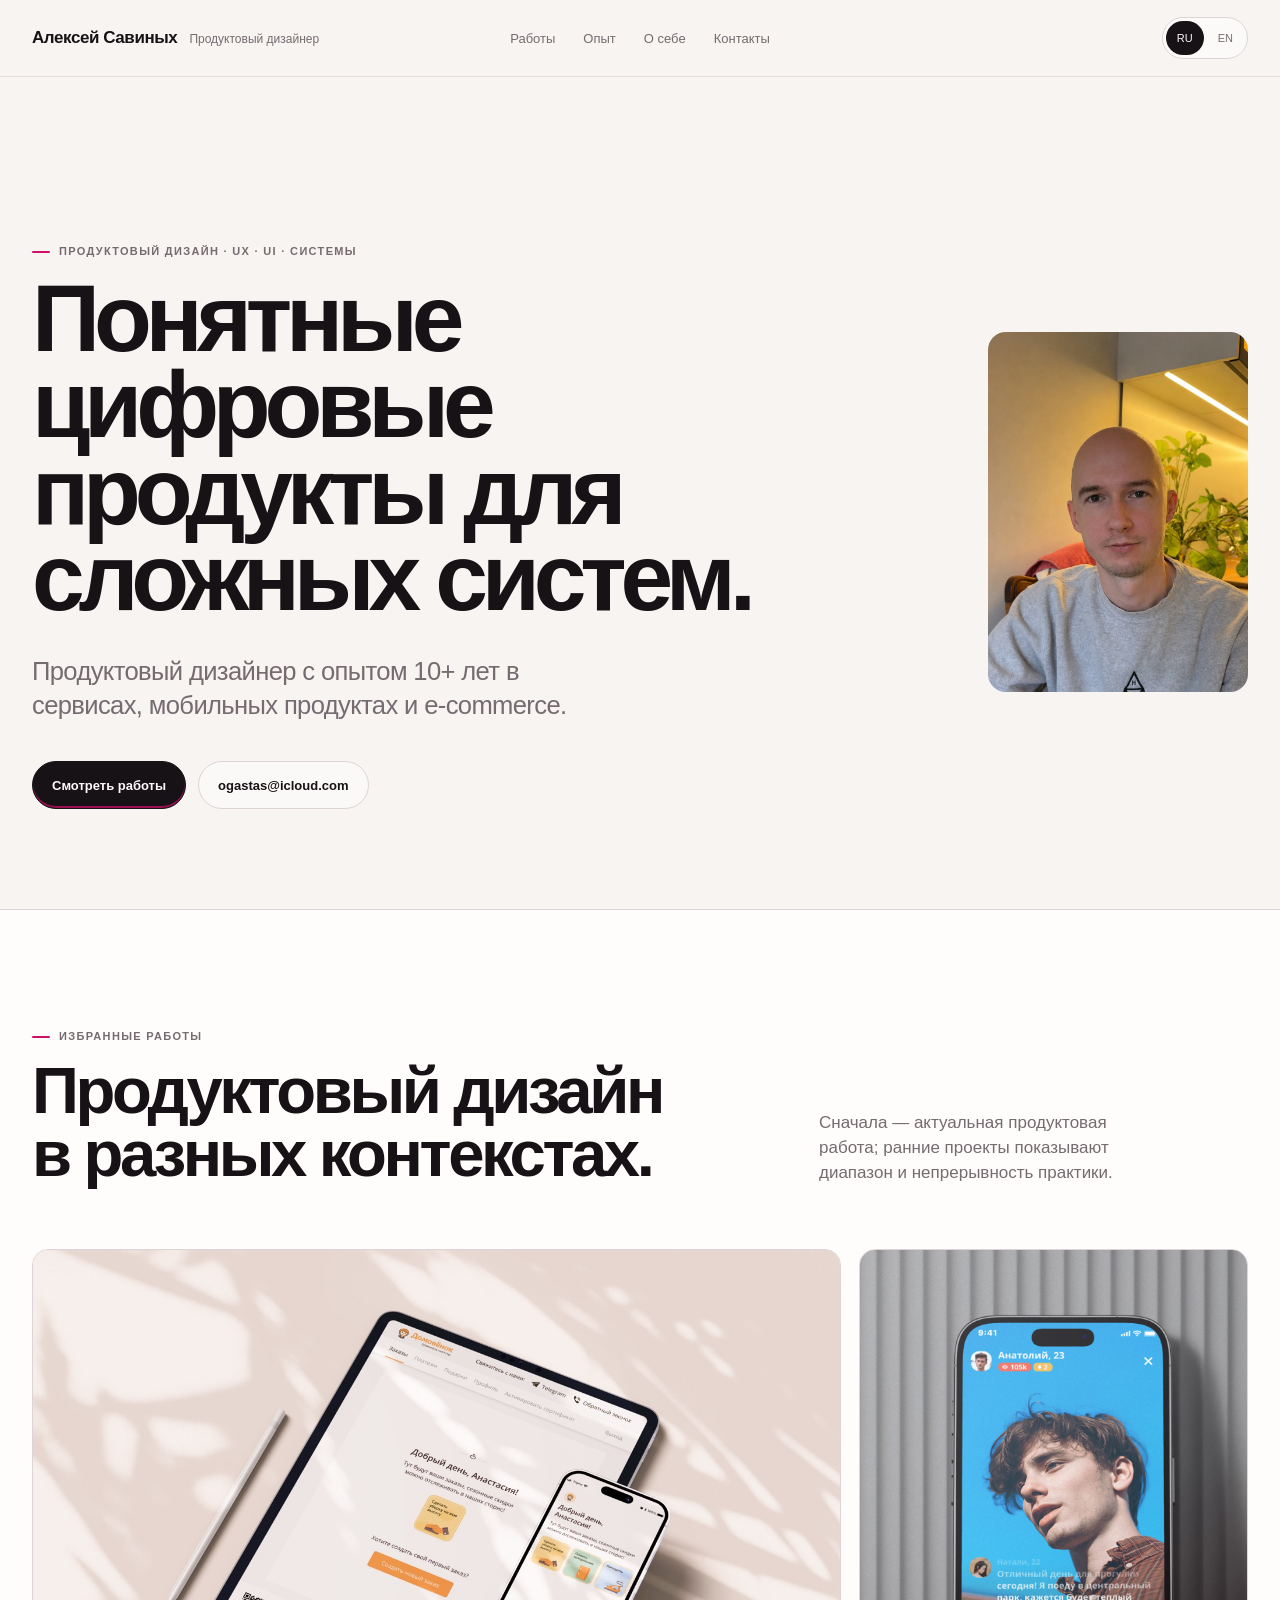
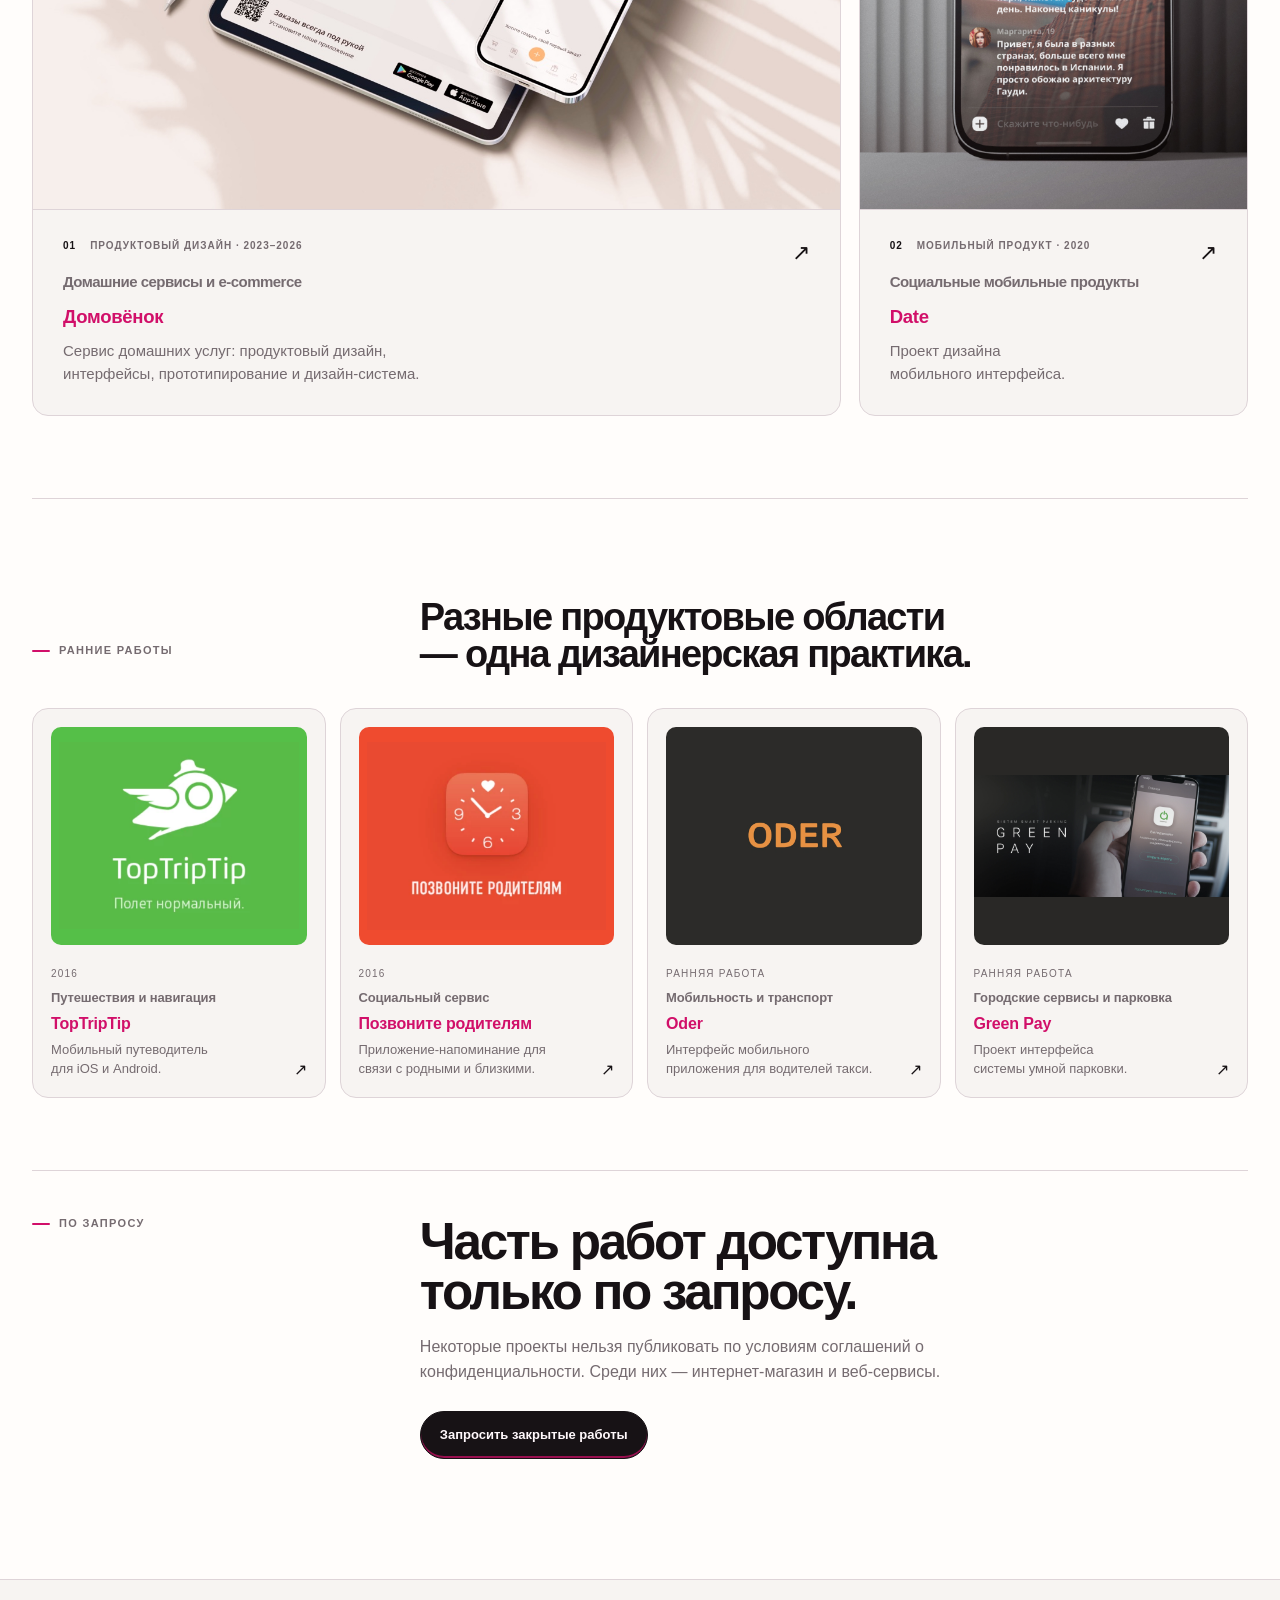
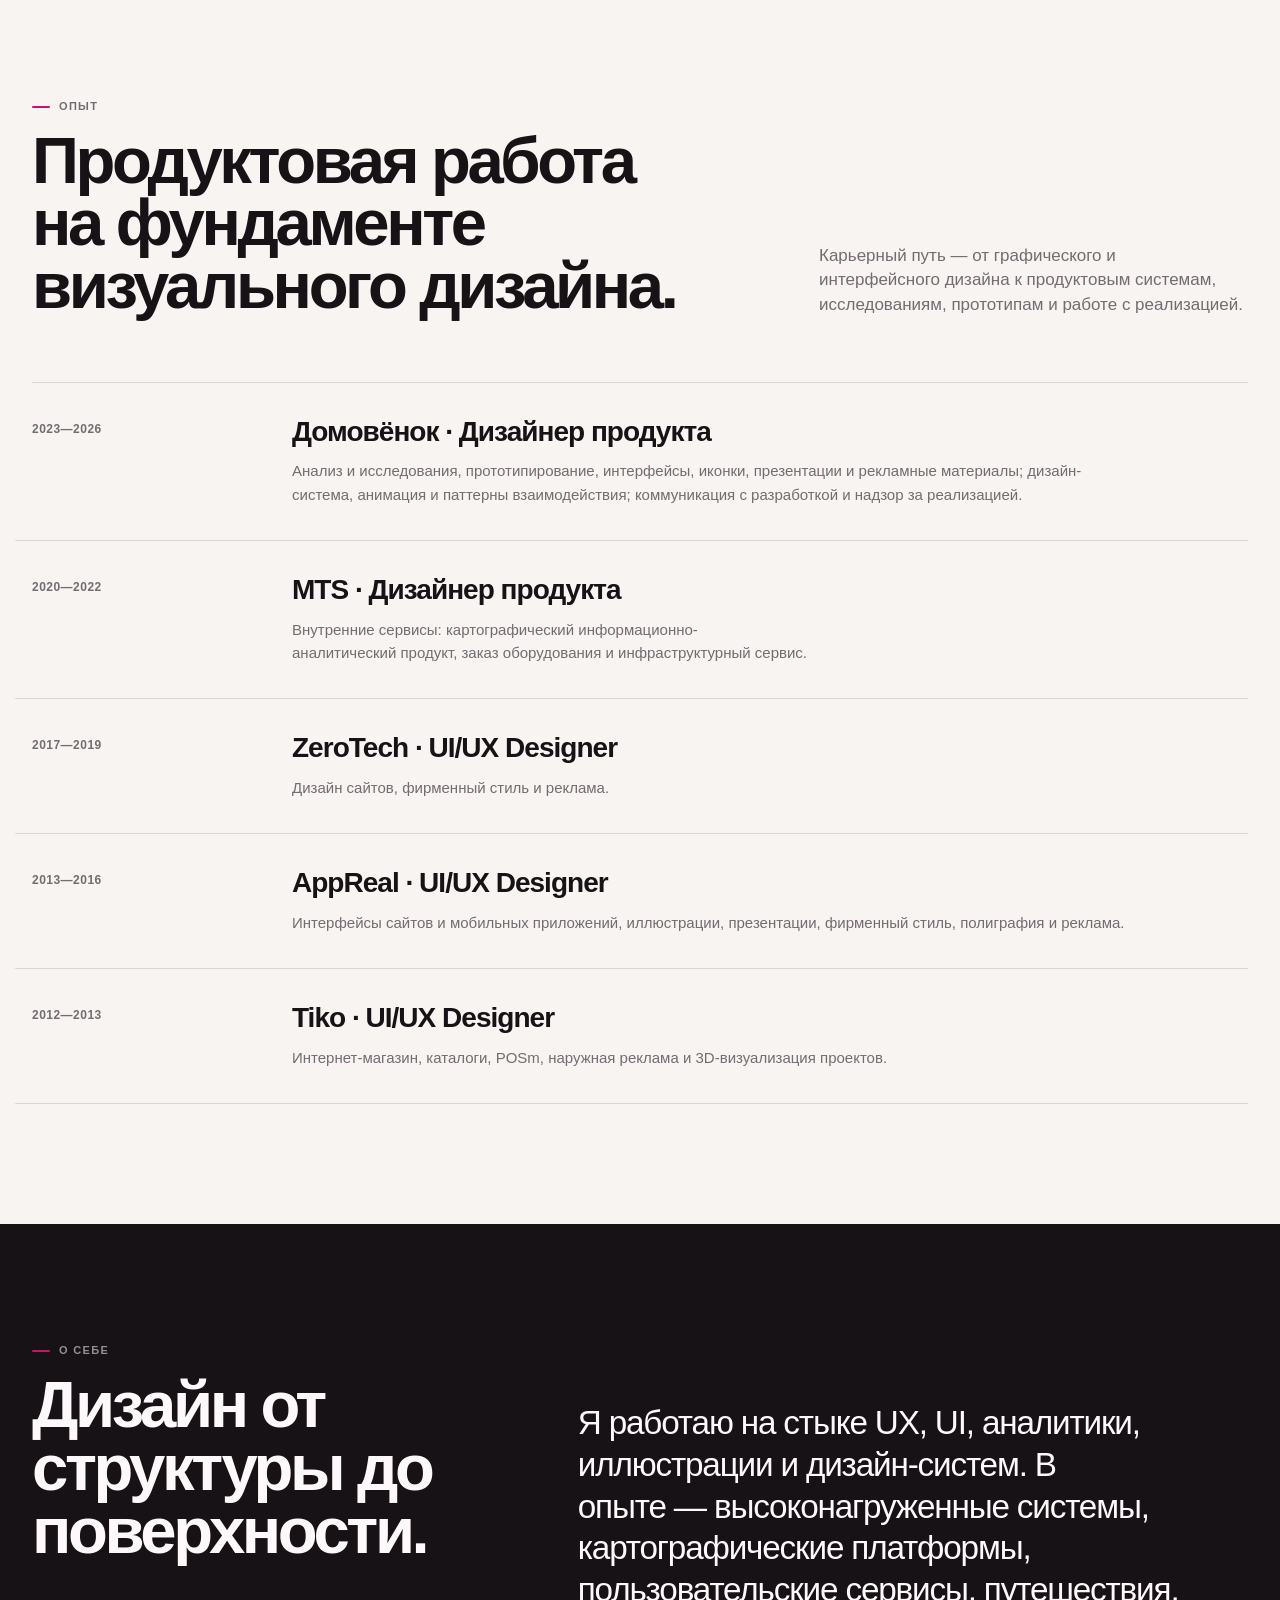
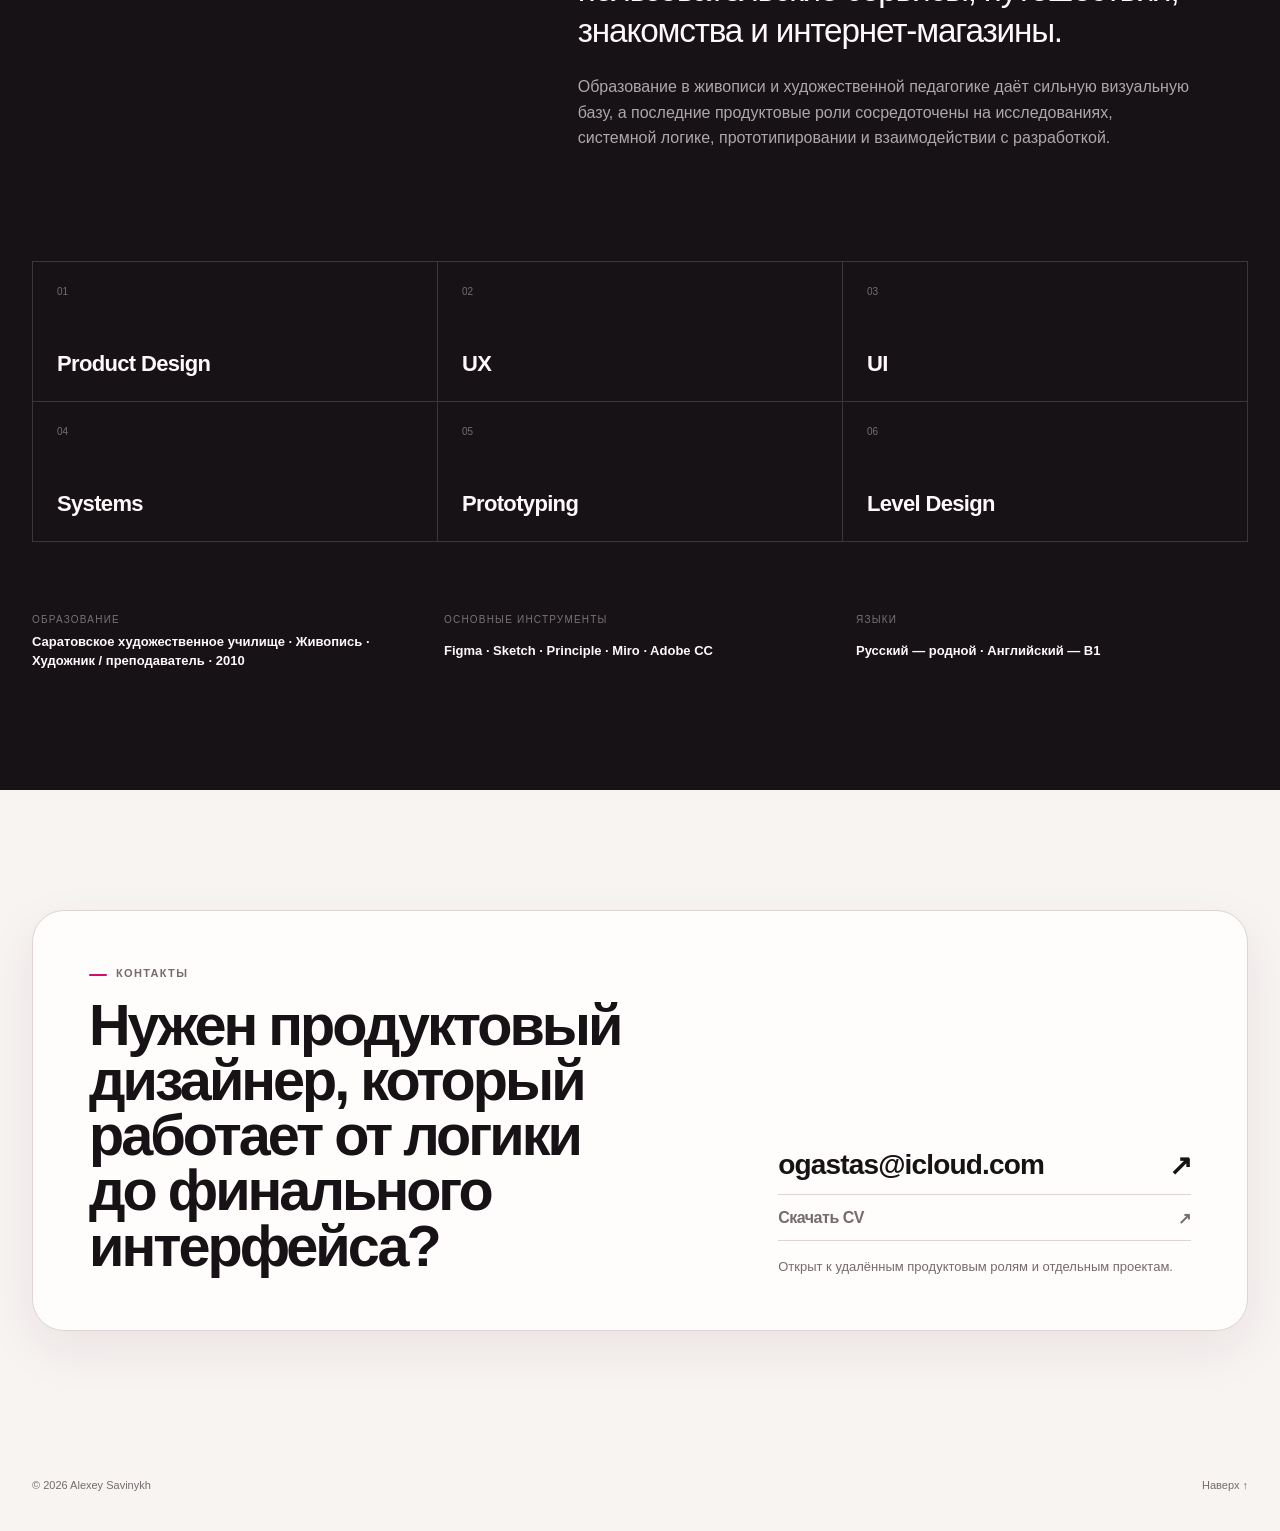
==== commit ec67eaed: "Add files via upload" ====
--- a/index.html
+++ b/index.html
@@ -82,15 +82,15 @@
 
         <div class="featured-cases featured-primary">
           <article class="feature-card feature-card-main reveal">
-            <a href="https://www.behance.net/gallery/247100349/domovenok-hranitel-chistoty" target="_blank" rel="noopener noreferrer">
-              <div class="feature-visual image-visual"><img src="assets/domovyonok.png" alt="Domovyonok service interfaces on tablet and smartphone" /></div>
-              <div class="feature-info"><div class="feature-copy"><div class="case-kicker"><span>01</span><span data-i18n="domKicker">Product design · 2023–2026</span></div><h3 data-i18n="domDomain">Home services &amp; e-commerce</h3><p class="project-name" data-i18n="domTitle">Domovyonok</p><p data-i18n="domDesc">Home-services platform: product design, interfaces, prototyping and design system.</p></div><span class="open-mark" aria-hidden="true">↗</span></div>
+            <a href="domovyonok.html">
+              <div class="feature-visual image-visual"><img src="assets/domovyonok-card.jpeg" alt="Интерфейсы сервиса Домовёнок на планшете и смартфоне" /></div>
+              <div class="feature-info"><div class="feature-copy"><div class="case-kicker"><span>01</span><span data-i18n="domKicker">Product design · 2023–2026</span></div><p class="case-domain" data-i18n="domDomain">Home services &amp; e-commerce</p><h3 class="project-name" data-i18n="domTitle">Domovyonok</h3><p data-i18n="domDesc">Home-services platform: product design, interfaces, prototyping and design system.</p></div><span class="open-mark" aria-hidden="true">↗</span></div>
             </a>
           </article>
           <article class="feature-card feature-card-secondary reveal">
             <a href="https://www.behance.net/gallery/94666005/Date" target="_blank" rel="noopener noreferrer">
               <div class="feature-visual image-visual"><img src="assets/date.jpg" alt="Date mobile application interface shown on a smartphone" /></div>
-              <div class="feature-info"><div class="feature-copy"><div class="case-kicker"><span>02</span><span data-i18n="dateKicker">Mobile product · 2020</span></div><h3 data-i18n="dateDomain">Social mobile products</h3><p class="project-name">Date</p><p data-i18n="dateDesc">Mobile interface design project.</p></div><span class="open-mark" aria-hidden="true">↗</span></div>
+              <div class="feature-info"><div class="feature-copy"><div class="case-kicker"><span>02</span><span data-i18n="dateKicker">Mobile product · 2020</span></div><p class="case-domain" data-i18n="dateDomain">Social mobile products</p><h3 class="project-name">Date</h3><p data-i18n="dateDesc">Mobile interface design project.</p></div><span class="open-mark" aria-hidden="true">↗</span></div>
             </a>
           </article>
         </div>
@@ -102,19 +102,19 @@
         <div class="archive-grid four-up">
           <a class="archive-card reveal" href="https://www.behance.net/gallery/38223823/mobilnyj-putevoditel-TopTripTip" target="_blank" rel="noopener noreferrer">
             <div class="archive-art archive-image logo-contain green-bg"><img src="assets/toptriptip.png" alt="TopTripTip mobile travel guide logo" /></div>
-            <div><span class="archive-year">2016</span><h4 data-i18n="tripDomain">Travel &amp; navigation</h4><p class="archive-project">TopTripTip</p><p data-i18n="tripDesc">Mobile travel guide for iOS and Android.</p></div><span>↗</span>
+            <div><span class="archive-year">2016</span><p class="archive-domain" data-i18n="tripDomain">Travel &amp; navigation</p><h4 class="archive-project">TopTripTip</h4><p data-i18n="tripDesc">Mobile travel guide for iOS and Android.</p></div><span>↗</span>
           </a>
           <a class="archive-card reveal" href="https://www.behance.net/gallery/38446817/mobilnoe-prilozhenie-pozvonite-roditeljam" target="_blank" rel="noopener noreferrer">
             <div class="archive-art archive-image logo-contain red-bg"><img src="assets/call-your-parents.png" alt="Call Your Parents mobile application logo" /></div>
-            <div><span class="archive-year">2016</span><h4 data-i18n="callDomain">Social utility</h4><p class="archive-project" data-i18n="callTitle">Call Your Parents</p><p data-i18n="callDesc">A reminder app for staying in touch with family.</p></div><span>↗</span>
+            <div><span class="archive-year">2016</span><p class="archive-domain" data-i18n="callDomain">Social utility</p><h4 class="archive-project" data-i18n="callTitle">Call Your Parents</h4><p data-i18n="callDesc">A reminder app for staying in touch with family.</p></div><span>↗</span>
           </a>
           <a class="archive-card reveal" href="https://www.behance.net/gallery/161971829/Oder" target="_blank" rel="noopener noreferrer">
             <div class="archive-art archive-image"><img src="assets/oder.jpg" alt="Oder mobile application project cover" /></div>
-            <div><span class="archive-year" data-i18n="earlierLabel">Earlier work</span><h4 data-i18n="oderDomain">Mobility &amp; transport</h4><p class="archive-project">Oder</p><p data-i18n="oderDesc">Mobile application interface for taxi drivers.</p></div><span>↗</span>
+            <div><span class="archive-year" data-i18n="earlierLabel">Earlier work</span><p class="archive-domain" data-i18n="oderDomain">Mobility &amp; transport</p><h4 class="archive-project">Oder</h4><p data-i18n="oderDesc">Mobile application interface for taxi drivers.</p></div><span>↗</span>
           </a>
           <a class="archive-card reveal" href="https://www.behance.net/gallery/161954675/Green-pay" target="_blank" rel="noopener noreferrer">
             <div class="archive-art archive-image"><img src="assets/green-pay.jpg" alt="Green Pay smart parking system project cover" /></div>
-            <div><span class="archive-year" data-i18n="earlierLabel">Earlier work</span><h4 data-i18n="greenDomain">Urban services &amp; parking</h4><p class="archive-project">Green Pay</p><p data-i18n="greenDesc">Smart parking system interface project.</p></div><span>↗</span>
+            <div><span class="archive-year" data-i18n="earlierLabel">Earlier work</span><p class="archive-domain" data-i18n="greenDomain">Urban services &amp; parking</p><h4 class="archive-project">Green Pay</h4><p data-i18n="greenDesc">Smart parking system interface project.</p></div><span>↗</span>
           </a>
         </div>
 
@@ -149,8 +149,8 @@
           <h2 data-i18n="aboutTitle">Design from structure to surface.</h2>
         </div>
         <div class="about-copy reveal">
-          <p class="large-copy" data-i18n="aboutP1">Alexey works across UX, UI, analytics, illustration and design systems, with experience in high-load systems, mapping platforms, consumer services, travel, dating and e-commerce.</p>
-          <p data-i18n="aboutP2">His background in painting and art education adds a strong visual foundation, while recent product roles focus on research, system logic, prototyping and collaboration with engineering.</p>
+          <p class="large-copy" data-i18n="aboutP1">I work across UX, UI, analytics, illustration and design systems, with experience in high-load systems, mapping platforms, consumer services, travel, dating and e-commerce.</p>
+          <p data-i18n="aboutP2">My background in painting and art education adds a strong visual foundation, while recent product roles focus on research, system logic, prototyping and collaboration with engineering.</p>
         </div>
       </div>
 
@@ -179,7 +179,7 @@
           </div>
           <div class="contact-actions">
             <a class="contact-link" href="mailto:ogastas@icloud.com">ogastas@icloud.com <span>↗</span></a>
-            <a class="contact-link secondary-link" href="https://sites.google.com/view/ogastas/main" target="_blank" rel="noopener noreferrer"><span data-i18n="originalPortfolio">Original portfolio</span> <span>↗</span></a>
+            <a class="contact-link secondary-link" href="https://drive.google.com/file/d/1H_s0ojrtbCo3EBp_ZT7xwTFtt6R-jJSQ/view?usp=sharing" target="_blank" rel="noopener noreferrer"><span data-i18n="cvLink">CV / résumé</span> <span>↗</span></a>
             <p data-i18n="contactNote">Open to remote product design roles and selected project work.</p>
           </div>
         </div>
--- a/styles.css
+++ b/styles.css
@@ -394,3 +394,32 @@
   .brand-name{font-size:15px;}
   .feature-card-main .image-visual img{padding:10px;}
 }
+
+
+/* v5 refinements */
+:root, html[data-theme="accent"] { --accent:#d10f69; --accent-2:#f06b2d; --accent-soft:#f8dfe9; }
+.eyebrow::before { content:""; display:inline-block; width:18px; height:2px; margin-right:9px; vertical-align:middle; background:var(--accent); border-radius:999px; }
+.case-domain { margin:10px 0 0; font-size:clamp(26px,2.5vw,38px); line-height:1.05; font-weight:680; letter-spacing:-.035em; color:var(--strong); }
+.project-name { margin:12px 0 0 !important; font-size:clamp(17px,1.45vw,21px) !important; line-height:1.2 !important; font-weight:760; letter-spacing:-.015em; color:var(--accent) !important; }
+.archive-domain { margin:7px 0 0; font-size:14px; line-height:1.3; font-weight:650; letter-spacing:-.01em; color:var(--strong); }
+.archive-project { margin:6px 0 0 !important; font-size:16px !important; line-height:1.2 !important; font-weight:780; letter-spacing:-.01em; color:var(--accent) !important; }
+.timeline-item:hover .timeline-years, .contact-link:hover, .desktop-nav a:hover, .mobile-nav a:hover { color:var(--accent); }
+.timeline-item { border-left:2px solid transparent; padding-left:16px; margin-left:-18px; }
+.timeline-item:hover { border-left-color:var(--accent); }
+.button.primary { box-shadow:inset 0 -2px 0 color-mix(in srgb,var(--accent) 70%, transparent); }
+.feature-card:hover, .archive-card:hover { border-color:color-mix(in srgb,var(--accent) 34%, var(--line)); }
+
+/* v6: image framing and final card corrections */
+.feature-card-main .image-visual img {
+  object-fit: cover;
+  object-position: center;
+  padding: 0;
+  background: transparent;
+}
+.archive-card[href*="Green-pay"] .archive-art {
+  background: #292826;
+}
+.archive-card[href*="Green-pay"] .archive-art img {
+  object-fit: contain;
+  object-position: center;
+}
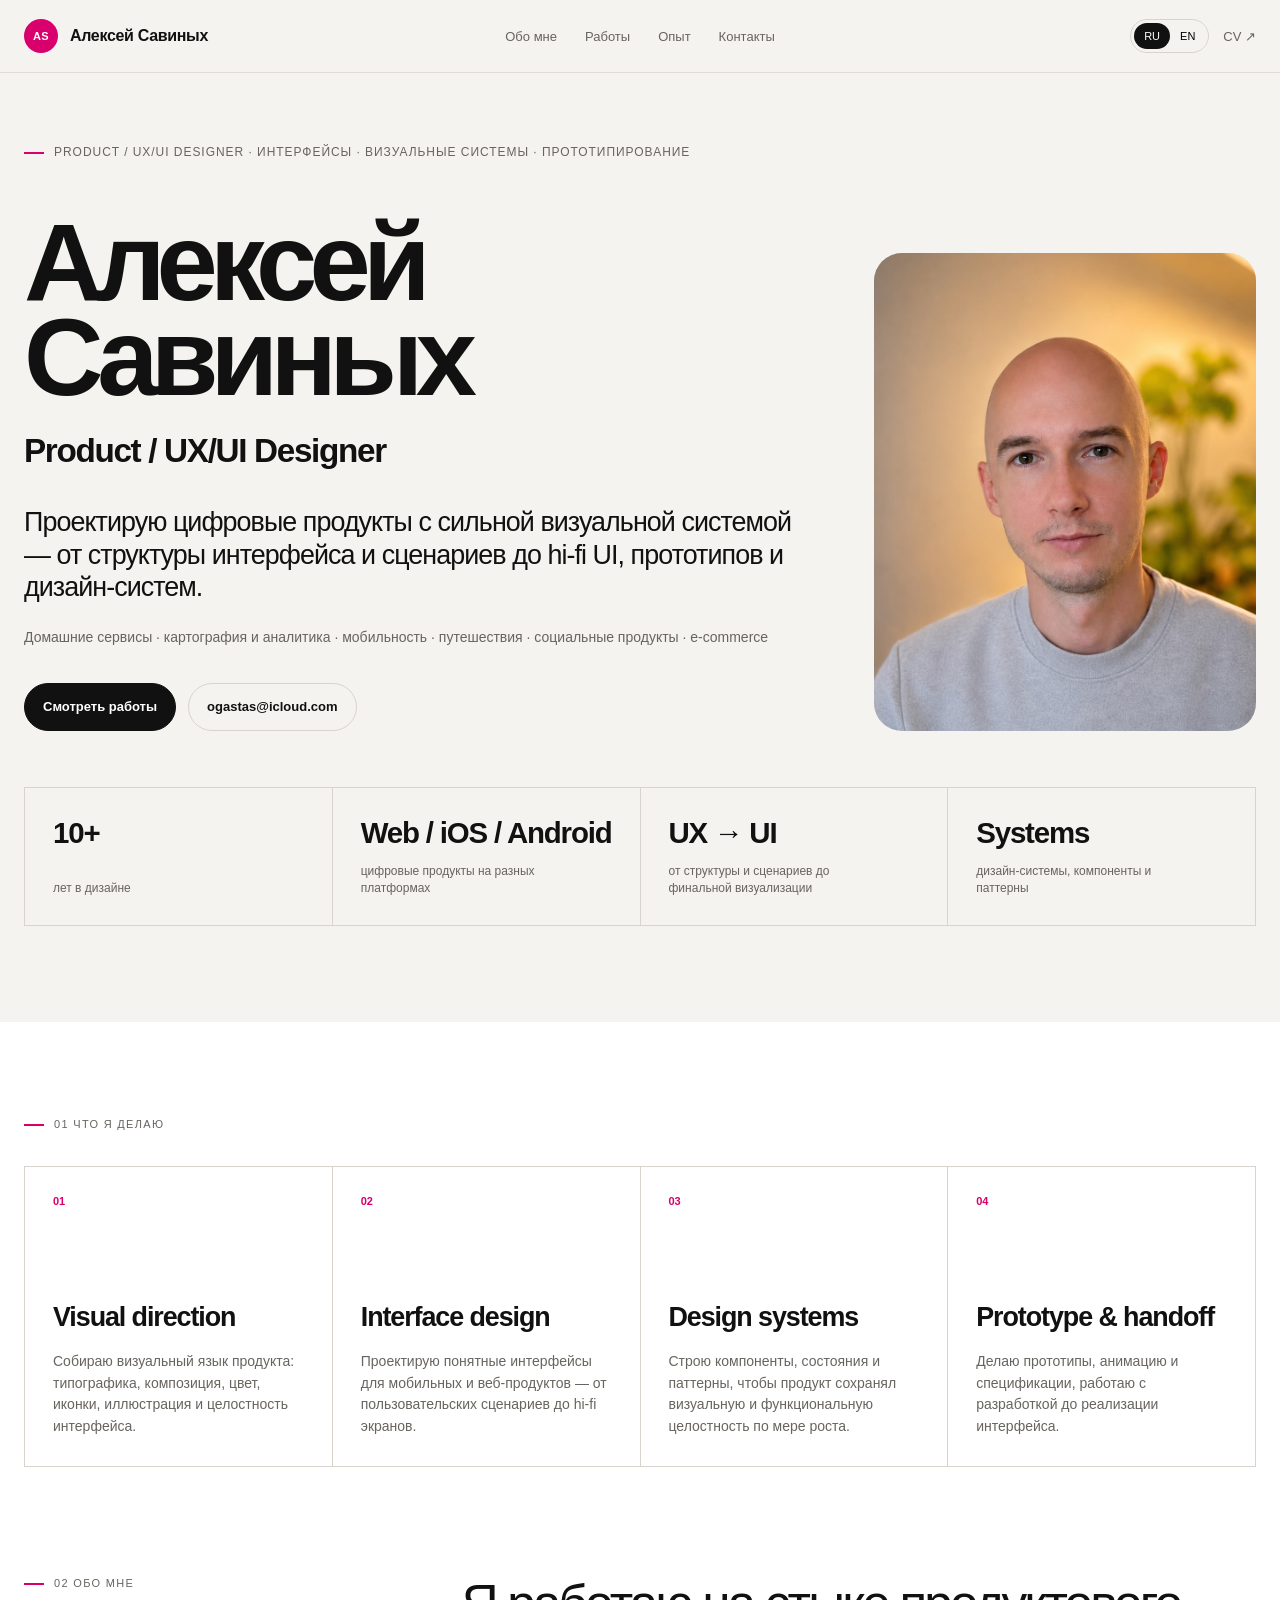
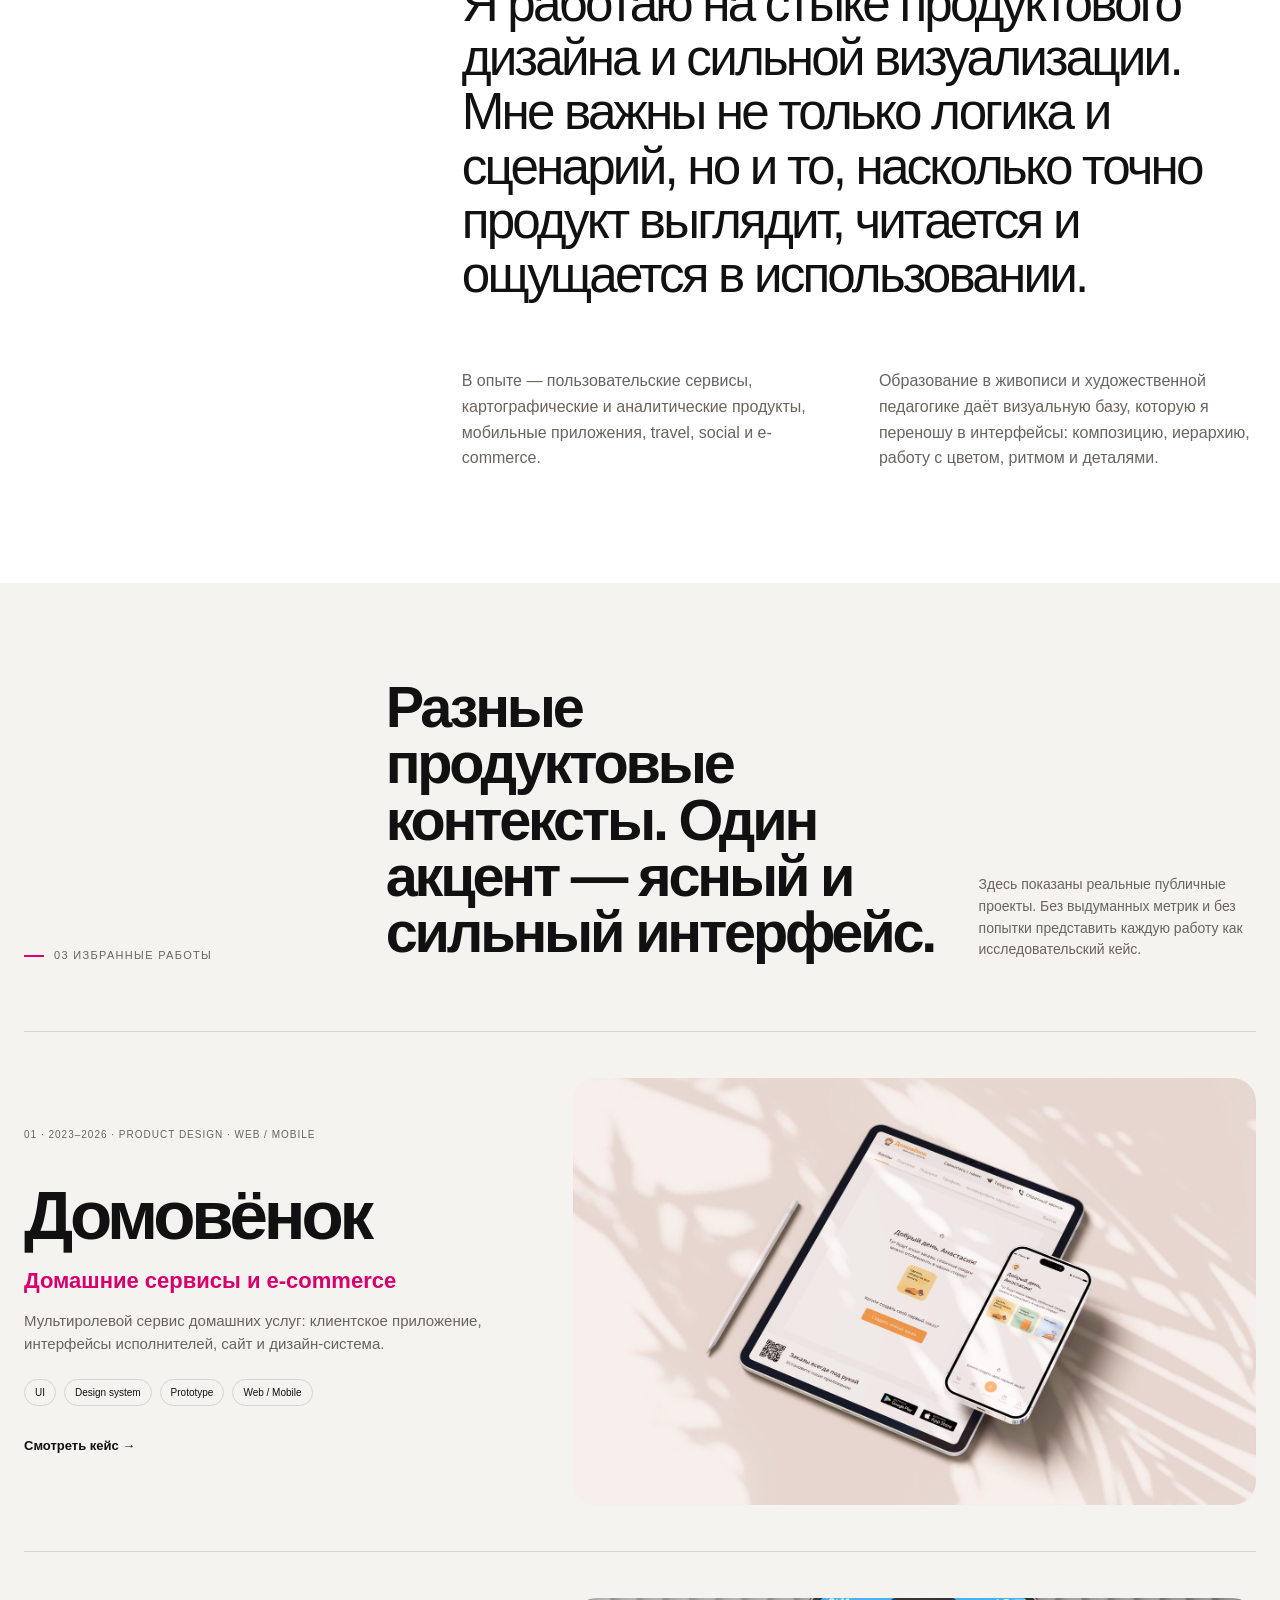
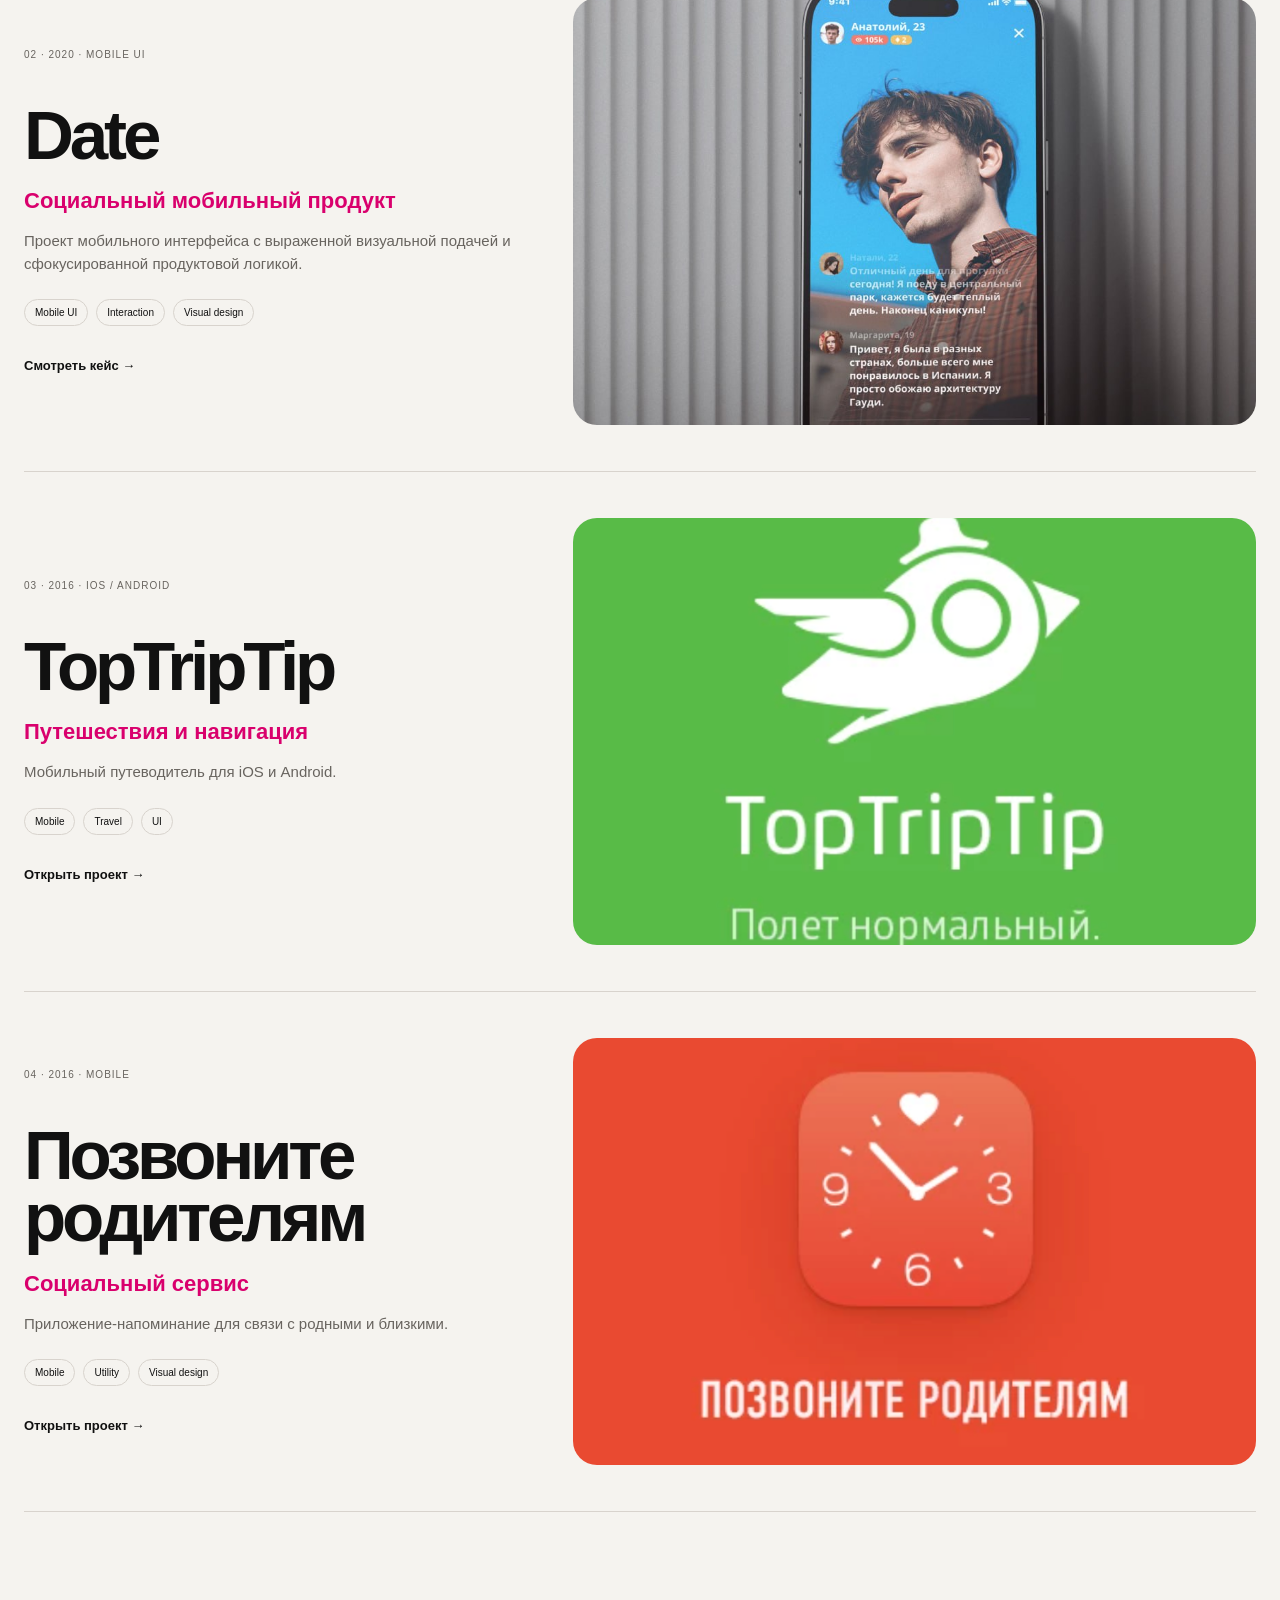
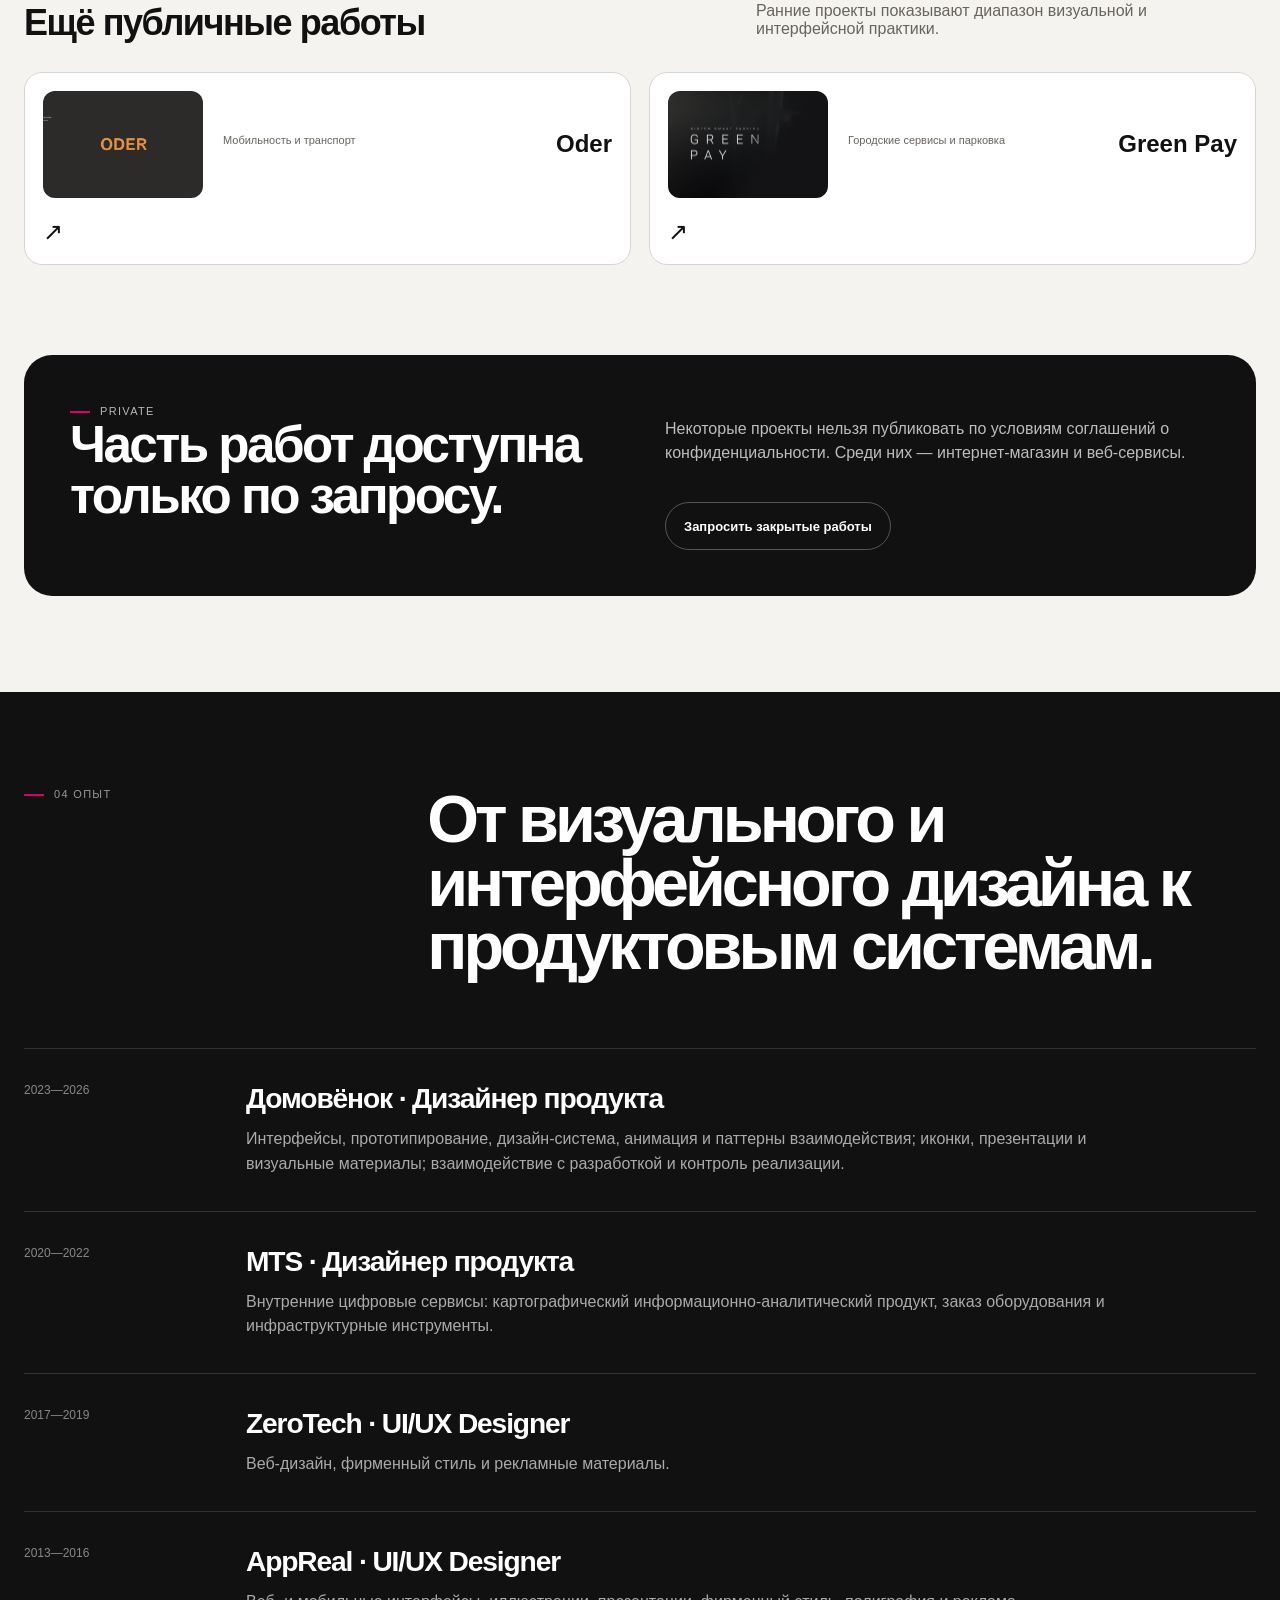
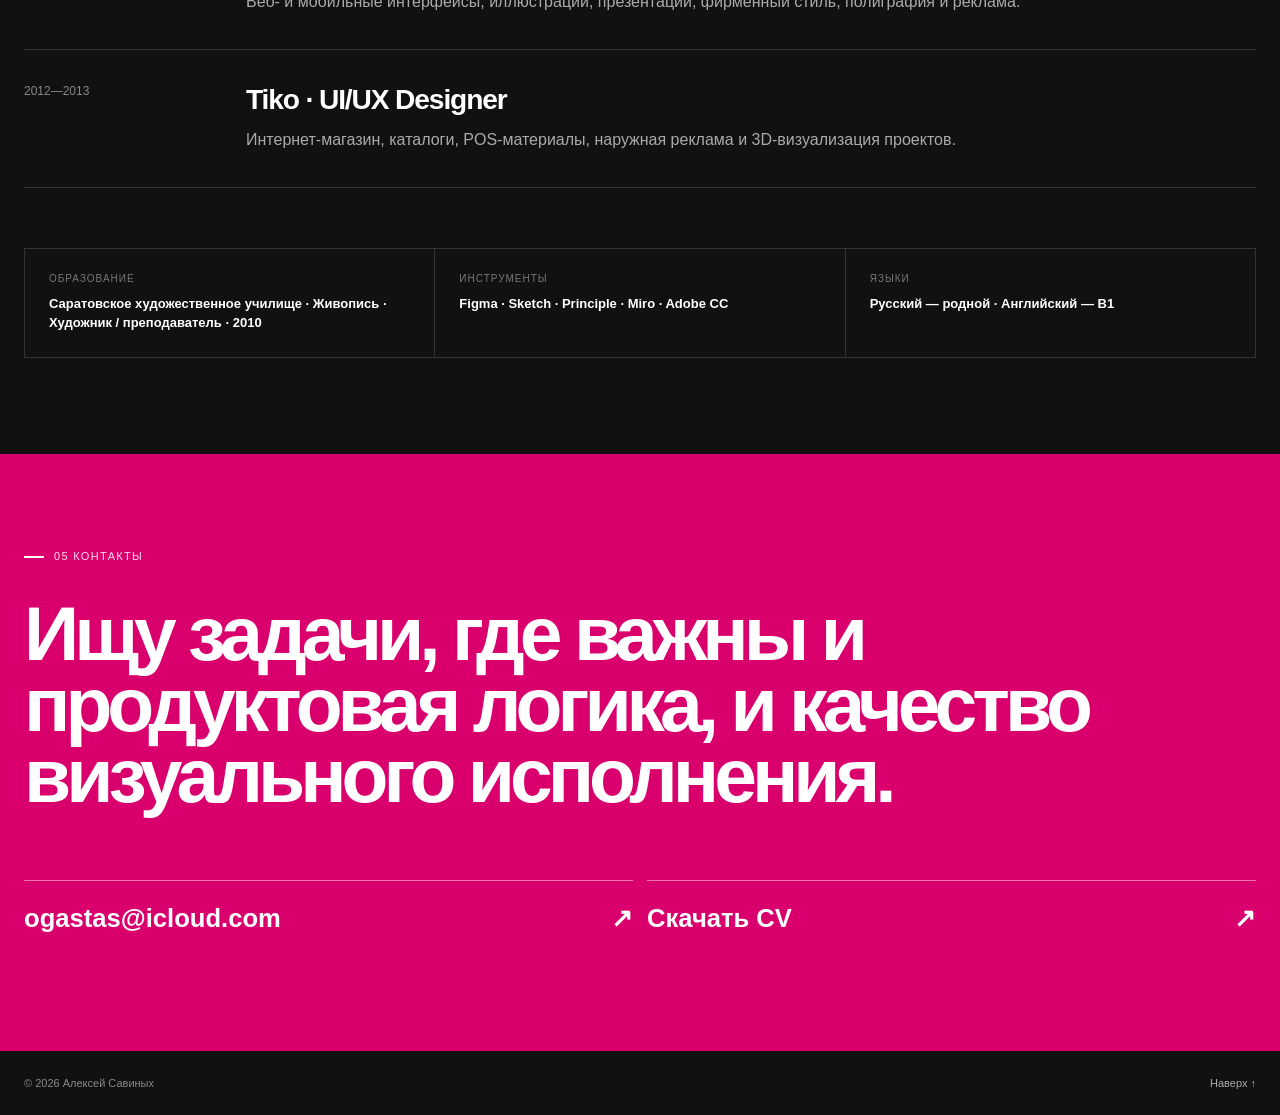
==== commit dce8bd4d: "Add files via upload" ====
--- a/index.html
+++ b/index.html
@@ -1,196 +1,191 @@
 <!doctype html>
-<html lang="ru" data-theme="accent">
+<html lang="ru">
 <head>
   <meta charset="utf-8" />
   <meta name="viewport" content="width=device-width, initial-scale=1" />
-  <meta name="description" content="Portfolio of Alexey Savinykh — Product Designer working across UX, UI, systems and prototyping." />
-  <meta name="color-scheme" content="light dark" />
-  <title>Alexey Savinykh — Product Designer</title>
+  <meta name="description" content="Алексей Савиных — Product / UX/UI Designer. Интерфейсы, визуальные системы, прототипирование и продуктовый дизайн." />
+  <title>Алексей Савиных — Product / UX/UI Designer</title>
   <link rel="stylesheet" href="styles.css" />
 </head>
 <body>
-  <a class="skip-link" href="#main" data-i18n="skip">Skip to content</a>
+  <a class="skip-link" href="#main" data-i18n="skip">Перейти к содержимому</a>
 
   <header class="site-header" id="top">
     <div class="shell header-inner">
-      <a class="brand" href="#top" aria-label="Alexey Savinykh — home">
+      <a class="brand" href="#top" aria-label="Алексей Савиных — главная">
+        <span class="brand-mark">AS</span>
         <span class="brand-name" data-i18n="brandName">Алексей Савиных</span>
-        <span class="brand-role" data-i18n="roleShort">Product Designer</span>
       </a>
 
-      <nav class="desktop-nav" aria-label="Primary navigation">
-        <a href="#work" data-i18n="navWork">Work</a>
-        <a href="#experience" data-i18n="navExperience">Experience</a>
-        <a href="#about" data-i18n="navAbout">About</a>
-        <a href="#contact" data-i18n="navContact">Contact</a>
+      <nav class="desktop-nav" aria-label="Основная навигация">
+        <a href="#about" data-i18n="navAbout">Обо мне</a>
+        <a href="#work" data-i18n="navWork">Работы</a>
+        <a href="#experience" data-i18n="navExperience">Опыт</a>
+        <a href="#contact" data-i18n="navContact">Контакты</a>
       </nav>
 
-      <div class="header-controls">
-        <div class="segmented compact" role="group" aria-label="Language">
-          <button class="seg-btn is-active" type="button" data-lang="ru" aria-pressed="true">RU</button>
-          <button class="seg-btn" type="button" data-lang="en" aria-pressed="false">EN</button>
+      <div class="header-actions">
+        <div class="lang-switch" aria-label="Language">
+          <button class="lang-btn is-active" type="button" data-lang="ru" aria-pressed="true">RU</button>
+          <button class="lang-btn" type="button" data-lang="en" aria-pressed="false">EN</button>
         </div>
-        <button class="menu-toggle" type="button" aria-expanded="false" aria-controls="mobile-panel">
-          <span class="sr-only" data-i18n="menu">Menu</span>
-          <span></span><span></span>
-        </button>
+        <a class="cv-link" href="https://drive.google.com/file/d/1H_s0ojrtbCo3EBp_ZT7xwTFtt6R-jJSQ/view?usp=sharing" target="_blank" rel="noopener noreferrer" data-i18n="cvShort">CV ↗</a>
+        <button class="menu-toggle" type="button" aria-expanded="false" aria-controls="mobile-panel"><span></span><span></span><span class="sr-only" data-i18n="menu">Меню</span></button>
       </div>
     </div>
-
     <div class="mobile-panel" id="mobile-panel" hidden>
-      <nav class="mobile-nav" aria-label="Mobile navigation">
-        <a href="#work" data-i18n="navWork">Work</a>
-        <a href="#experience" data-i18n="navExperience">Experience</a>
-        <a href="#about" data-i18n="navAbout">About</a>
-        <a href="#contact" data-i18n="navContact">Contact</a>
+      <nav>
+        <a href="#about" data-i18n="navAbout">Обо мне</a>
+        <a href="#work" data-i18n="navWork">Работы</a>
+        <a href="#experience" data-i18n="navExperience">Опыт</a>
+        <a href="#contact" data-i18n="navContact">Контакты</a>
       </nav>
     </div>
   </header>
 
   <main id="main">
     <section class="hero section-pad">
-      <div class="shell hero-grid">
-        <div class="hero-copy reveal">
-          <p class="eyebrow" data-i18n="heroEyebrow">Product design · UX · UI · Systems</p>
-          <h1 data-i18n="heroTitle">Digital products that make complex systems feel clear.</h1>
-          <p class="hero-lede" data-i18n="heroLead">Product designer with 10+ years of experience across consumer services, mapping and analytical tools, mobile products and e-commerce.</p>
-          <div class="hero-actions">
-            <a class="button primary" href="#work" data-i18n="viewWork">View selected work</a>
-            <a class="button quiet" href="mailto:ogastas@icloud.com">ogastas@icloud.com</a>
+      <div class="shell">
+        <p class="status-line reveal" data-i18n="statusLine">Product / UX/UI Designer · интерфейсы · визуальные системы · прототипирование</p>
+        <div class="hero-grid">
+          <div class="hero-copy reveal">
+            <h1 data-i18n="heroTitle">Алексей Савиных</h1>
+            <p class="hero-role">Product / UX/UI Designer</p>
+            <p class="hero-lede" data-i18n="heroLead">Проектирую цифровые продукты с сильной визуальной системой — от структуры интерфейса и сценариев до hi-fi UI, прототипов и дизайн-систем.</p>
+            <p class="domain-line" data-i18n="domainLine">Домашние сервисы · картография и аналитика · мобильность · путешествия · социальные продукты · e-commerce</p>
+            <div class="hero-actions-row">
+              <a class="button primary" href="#work" data-i18n="viewWork">Смотреть работы</a>
+              <a class="button secondary" href="mailto:ogastas@icloud.com">ogastas@icloud.com</a>
+            </div>
+          </div>
+
+          <figure class="hero-photo reveal">
+            <img src="assets/alexey.jpg" alt="Алексей Савиных, Product / UX/UI Designer" />
+          </figure>
+        </div>
+
+        <div class="fact-strip reveal" aria-label="Professional facts">
+          <div><strong>10+</strong><span data-i18n="factYears">лет в дизайне</span></div>
+          <div><strong>Web / iOS / Android</strong><span data-i18n="factPlatforms">цифровые продукты на разных платформах</span></div>
+          <div><strong>UX → UI</strong><span data-i18n="factRange">от структуры и сценариев до финальной визуализации</span></div>
+          <div><strong>Systems</strong><span data-i18n="factSystems">дизайн-системы, компоненты и паттерны</span></div>
+        </div>
+      </div>
+    </section>
+
+    <section class="practice section-pad" id="about">
+      <div class="shell">
+        <div class="section-index">01 <span data-i18n="whatIDo">Что я делаю</span></div>
+        <div class="practice-grid">
+          <article class="practice-card reveal"><span>01</span><h2 data-i18n="p1Title">Visual direction</h2><p data-i18n="p1Text">Собираю визуальный язык продукта: типографика, композиция, цвет, иконки, иллюстрация и целостность интерфейса.</p></article>
+          <article class="practice-card reveal"><span>02</span><h2 data-i18n="p2Title">Interface design</h2><p data-i18n="p2Text">Проектирую понятные интерфейсы для мобильных и веб-продуктов — от пользовательских сценариев до hi-fi экранов.</p></article>
+          <article class="practice-card reveal"><span>03</span><h2 data-i18n="p3Title">Design systems</h2><p data-i18n="p3Text">Строю компоненты, состояния и паттерны, чтобы продукт сохранял визуальную и функциональную целостность по мере роста.</p></article>
+          <article class="practice-card reveal"><span>04</span><h2 data-i18n="p4Title">Prototype & handoff</h2><p data-i18n="p4Text">Делаю прототипы, анимацию и спецификации, работаю с разработкой до реализации интерфейса.</p></article>
+        </div>
+
+        <div class="about-block reveal">
+          <div class="section-index">02 <span data-i18n="aboutEyebrow">Обо мне</span></div>
+          <div class="about-copy">
+            <p class="about-big" data-i18n="aboutLead">Я работаю на стыке продуктового дизайна и сильной визуализации. Мне важны не только логика и сценарий, но и то, насколько точно продукт выглядит, читается и ощущается в использовании.</p>
+            <div class="about-columns">
+              <p data-i18n="aboutP1">В опыте — пользовательские сервисы, картографические и аналитические продукты, мобильные приложения, travel, social и e-commerce.</p>
+              <p data-i18n="aboutP2">Образование в живописи и художественной педагогике даёт визуальную базу, которую я переношу в интерфейсы: композицию, иерархию, работу с цветом, ритмом и деталями.</p>
+            </div>
           </div>
         </div>
-
-        <aside class="hero-portrait reveal" aria-label="Alexey Savinykh">
-          <div class="portrait-surface photo-surface">
-            <img class="designer-photo" src="assets/alexey.jpg" alt="Alexey Savinykh, Product Designer" />
-
-          </div>
-        </aside>
       </div>
-
     </section>
 
     <section class="work section-pad" id="work">
       <div class="shell">
-        <div class="section-heading reveal">
-          <div>
-            <p class="eyebrow" data-i18n="selectedWork">Selected work</p>
-            <h2 data-i18n="workTitle">A mix of consumer products and complex internal tools.</h2>
-          </div>
-          <p data-i18n="workIntro">The selection prioritizes recent product work, recognizable consumer experience and systems with higher interaction complexity.</p>
+        <div class="work-head reveal">
+          <div class="section-index">03 <span data-i18n="selectedWork">Избранные работы</span></div>
+          <h2 data-i18n="workTitle">Разные продуктовые контексты. Один акцент — ясный и сильный интерфейс.</h2>
+          <p data-i18n="workIntro">Здесь показаны реальные публичные проекты. Без выдуманных метрик и без попытки представить каждую работу как исследовательский кейс.</p>
         </div>
 
-        <div class="featured-cases featured-primary">
-          <article class="feature-card feature-card-main reveal">
-            <a href="domovyonok.html">
-              <div class="feature-visual image-visual"><img src="assets/domovyonok-card.jpeg" alt="Интерфейсы сервиса Домовёнок на планшете и смартфоне" /></div>
-              <div class="feature-info"><div class="feature-copy"><div class="case-kicker"><span>01</span><span data-i18n="domKicker">Product design · 2023–2026</span></div><p class="case-domain" data-i18n="domDomain">Home services &amp; e-commerce</p><h3 class="project-name" data-i18n="domTitle">Domovyonok</h3><p data-i18n="domDesc">Home-services platform: product design, interfaces, prototyping and design system.</p></div><span class="open-mark" aria-hidden="true">↗</span></div>
-            </a>
-          </article>
-          <article class="feature-card feature-card-secondary reveal">
-            <a href="https://www.behance.net/gallery/94666005/Date" target="_blank" rel="noopener noreferrer">
-              <div class="feature-visual image-visual"><img src="assets/date.jpg" alt="Date mobile application interface shown on a smartphone" /></div>
-              <div class="feature-info"><div class="feature-copy"><div class="case-kicker"><span>02</span><span data-i18n="dateKicker">Mobile product · 2020</span></div><p class="case-domain" data-i18n="dateDomain">Social mobile products</p><h3 class="project-name">Date</h3><p data-i18n="dateDesc">Mobile interface design project.</p></div><span class="open-mark" aria-hidden="true">↗</span></div>
-            </a>
-          </article>
-        </div>
+        <div class="case-list">
+          <a class="case-row reveal" href="domovyonok.html">
+            <div class="case-copy">
+              <p class="case-meta">01 · 2023–2026 · Product Design · Web / Mobile</p>
+              <h3 data-i18n="domTitle">Домовёнок</h3>
+              <p class="case-domain" data-i18n="domDomain">Домашние сервисы и e-commerce</p>
+              <p data-i18n="domDesc">Мультиролевой сервис домашних услуг: клиентское приложение, интерфейсы исполнителей, сайт и дизайн-система.</p>
+              <div class="tags"><span>UI</span><span>Design system</span><span>Prototype</span><span>Web / Mobile</span></div>
+              <span class="case-cta" data-i18n="viewCase">Смотреть кейс →</span>
+            </div>
+            <div class="case-image"><img src="assets/domovyonok-card.jpeg" alt="Интерфейсы сервиса Домовёнок" /></div>
+          </a>
 
-        <div class="archive-heading reveal earlier-heading">
-          <p class="eyebrow" data-i18n="archiveEyebrow">Earlier work</p>
-          <h3 data-i18n="archiveTitle">Different product domains, one design practice.</h3>
-        </div>
-        <div class="archive-grid four-up">
-          <a class="archive-card reveal" href="https://www.behance.net/gallery/38223823/mobilnyj-putevoditel-TopTripTip" target="_blank" rel="noopener noreferrer">
-            <div class="archive-art archive-image logo-contain green-bg"><img src="assets/toptriptip.png" alt="TopTripTip mobile travel guide logo" /></div>
-            <div><span class="archive-year">2016</span><p class="archive-domain" data-i18n="tripDomain">Travel &amp; navigation</p><h4 class="archive-project">TopTripTip</h4><p data-i18n="tripDesc">Mobile travel guide for iOS and Android.</p></div><span>↗</span>
+          <a class="case-row reveal" href="https://www.behance.net/gallery/94666005/Date" target="_blank" rel="noopener noreferrer">
+            <div class="case-copy">
+              <p class="case-meta">02 · 2020 · Mobile UI</p>
+              <h3>Date</h3>
+              <p class="case-domain" data-i18n="dateDomain">Социальный мобильный продукт</p>
+              <p data-i18n="dateDesc">Проект мобильного интерфейса с выраженной визуальной подачей и сфокусированной продуктовой логикой.</p>
+              <div class="tags"><span>Mobile UI</span><span>Interaction</span><span>Visual design</span></div>
+              <span class="case-cta" data-i18n="viewCase">Смотреть кейс →</span>
+            </div>
+            <div class="case-image"><img src="assets/date.png" alt="Date mobile application interface" /></div>
           </a>
-          <a class="archive-card reveal" href="https://www.behance.net/gallery/38446817/mobilnoe-prilozhenie-pozvonite-roditeljam" target="_blank" rel="noopener noreferrer">
-            <div class="archive-art archive-image logo-contain red-bg"><img src="assets/call-your-parents.png" alt="Call Your Parents mobile application logo" /></div>
-            <div><span class="archive-year">2016</span><p class="archive-domain" data-i18n="callDomain">Social utility</p><h4 class="archive-project" data-i18n="callTitle">Call Your Parents</h4><p data-i18n="callDesc">A reminder app for staying in touch with family.</p></div><span>↗</span>
+
+          <a class="case-row reveal" href="https://www.behance.net/gallery/38223823/mobilnyj-putevoditel-TopTripTip" target="_blank" rel="noopener noreferrer">
+            <div class="case-copy"><p class="case-meta">03 · 2016 · iOS / Android</p><h3>TopTripTip</h3><p class="case-domain" data-i18n="tripDomain">Путешествия и навигация</p><p data-i18n="tripDesc">Мобильный путеводитель для iOS и Android.</p><div class="tags"><span>Mobile</span><span>Travel</span><span>UI</span></div><span class="case-cta" data-i18n="viewProject">Открыть проект →</span></div>
+            <div class="case-image"><img src="assets/toptriptip.png" alt="TopTripTip mobile travel guide" /></div>
           </a>
-          <a class="archive-card reveal" href="https://www.behance.net/gallery/161971829/Oder" target="_blank" rel="noopener noreferrer">
-            <div class="archive-art archive-image"><img src="assets/oder.jpg" alt="Oder mobile application project cover" /></div>
-            <div><span class="archive-year" data-i18n="earlierLabel">Earlier work</span><p class="archive-domain" data-i18n="oderDomain">Mobility &amp; transport</p><h4 class="archive-project">Oder</h4><p data-i18n="oderDesc">Mobile application interface for taxi drivers.</p></div><span>↗</span>
-          </a>
-          <a class="archive-card reveal" href="https://www.behance.net/gallery/161954675/Green-pay" target="_blank" rel="noopener noreferrer">
-            <div class="archive-art archive-image"><img src="assets/green-pay.jpg" alt="Green Pay smart parking system project cover" /></div>
-            <div><span class="archive-year" data-i18n="earlierLabel">Earlier work</span><p class="archive-domain" data-i18n="greenDomain">Urban services &amp; parking</p><h4 class="archive-project">Green Pay</h4><p data-i18n="greenDesc">Smart parking system interface project.</p></div><span>↗</span>
+
+          <a class="case-row reveal" href="https://www.behance.net/gallery/38446817/mobilnoe-prilozhenie-pozvonite-roditeljam" target="_blank" rel="noopener noreferrer">
+            <div class="case-copy"><p class="case-meta">04 · 2016 · Mobile</p><h3 data-i18n="callTitle">Позвоните родителям</h3><p class="case-domain" data-i18n="callDomain">Социальный сервис</p><p data-i18n="callDesc">Приложение-напоминание для связи с родными и близкими.</p><div class="tags"><span>Mobile</span><span>Utility</span><span>Visual design</span></div><span class="case-cta" data-i18n="viewProject">Открыть проект →</span></div>
+            <div class="case-image"><img src="assets/call-your-parents.png" alt="Позвоните родителям" /></div>
           </a>
         </div>
 
+        <div class="compact-work reveal">
+          <div class="compact-head"><h3 data-i18n="earlierTitle">Ещё публичные работы</h3><p data-i18n="earlierIntro">Ранние проекты показывают диапазон визуальной и интерфейсной практики.</p></div>
+          <div class="compact-grid">
+            <a href="https://www.behance.net/gallery/161971829/Oder" target="_blank" rel="noopener noreferrer"><div class="compact-img"><img src="assets/oder.jpg" alt="Oder" /></div><span data-i18n="oderDomain">Мобильность и транспорт</span><strong>Oder</strong><em>↗</em></a>
+            <a href="https://www.behance.net/gallery/161954675/Green-pay" target="_blank" rel="noopener noreferrer"><div class="compact-img"><img src="assets/green-pay.png" alt="Green Pay" /></div><span data-i18n="greenDomain">Городские сервисы и парковка</span><strong>Green Pay</strong><em>↗</em></a>
+          </div>
+        </div>
+
         <div class="private-work reveal">
-          <p class="eyebrow" data-i18n="privateEyebrow">Private work</p>
-          <div><h3 data-i18n="privateTitle">More work is available on request.</h3><p data-i18n="privateText">Some projects cannot be published because of confidentiality agreements. Private examples include an online store and web services.</p><a class="button primary" href="mailto:ogastas@icloud.com?subject=Portfolio%20request" data-i18n="privateCta">Request private work</a></div>
+          <div><span class="section-index">Private</span><h3 data-i18n="privateTitle">Часть работ доступна только по запросу.</h3></div>
+          <div><p data-i18n="privateText">Некоторые проекты нельзя публиковать по условиям соглашений о конфиденциальности. Среди них — интернет-магазин и веб-сервисы.</p><a class="button secondary" href="mailto:ogastas@icloud.com?subject=Portfolio%20request" data-i18n="privateCta">Запросить закрытые работы</a></div>
         </div>
       </div>
     </section>
 
     <section class="experience section-pad" id="experience">
       <div class="shell">
-        <div class="section-heading reveal">
-          <div><p class="eyebrow" data-i18n="experienceEyebrow">Experience</p><h2 data-i18n="experienceTitle">Product work backed by a broader visual-design foundation.</h2></div>
-          <p data-i18n="experienceIntro">The career path moves from graphic and interface design into product systems, research, prototypes and implementation collaboration.</p>
+        <div class="experience-head reveal"><div class="section-index">04 <span data-i18n="experienceEyebrow">Опыт</span></div><h2 data-i18n="experienceTitle">От визуального и интерфейсного дизайна к продуктовым системам.</h2></div>
+        <div class="timeline">
+          <article class="timeline-item reveal"><time>2023—2026</time><div><h3 data-i18n="domCompany">Домовёнок · Дизайнер продукта</h3><p data-i18n="domExp">Интерфейсы, прототипирование, дизайн-система, анимация и паттерны взаимодействия; иконки, презентации и визуальные материалы; взаимодействие с разработкой и контроль реализации.</p></div></article>
+          <article class="timeline-item reveal"><time>2020—2022</time><div><h3>MTS · <span data-i18n="productDesigner">Дизайнер продукта</span></h3><p data-i18n="mtsExp">Внутренние цифровые сервисы: картографический информационно-аналитический продукт, заказ оборудования и инфраструктурные инструменты.</p></div></article>
+          <article class="timeline-item reveal"><time>2017—2019</time><div><h3>ZeroTech · UI/UX Designer</h3><p data-i18n="zeroExp">Веб-дизайн, фирменный стиль и рекламные материалы.</p></div></article>
+          <article class="timeline-item reveal"><time>2013—2016</time><div><h3>AppReal · UI/UX Designer</h3><p data-i18n="apprealExp">Веб- и мобильные интерфейсы, иллюстрации, презентации, фирменный стиль, полиграфия и реклама.</p></div></article>
+          <article class="timeline-item reveal"><time>2012—2013</time><div><h3>Tiko · UI/UX Designer</h3><p data-i18n="tikoExp">Интернет-магазин, каталоги, POS-материалы, наружная реклама и 3D-визуализация проектов.</p></div></article>
         </div>
-
-        <div class="timeline">
-          <article class="timeline-item reveal"><div class="timeline-years">2023—2026</div><div class="timeline-main"><h3 data-i18n="domCompany">Domovyonok · Product Designer</h3><p data-i18n="domExp">Research, analysis, prototyping, interface design, icons, presentations and marketing assets; design system, animation and interaction patterns; collaboration with development and implementation review.</p></div></article>
-          <article class="timeline-item reveal"><div class="timeline-years">2020—2022</div><div class="timeline-main"><h3>MTS · <span data-i18n="productDesigner">Product Designer</span></h3><p data-i18n="mtsExp">Internal services including a cartographic information and analytics product, equipment ordering and infrastructure tooling.</p></div></article>
-          <article class="timeline-item reveal"><div class="timeline-years">2017—2019</div><div class="timeline-main"><h3>ZeroTech · UI/UX Designer</h3><p data-i18n="zeroExp">Web design, identity and advertising.</p></div></article>
-          <article class="timeline-item reveal"><div class="timeline-years">2013—2016</div><div class="timeline-main"><h3>AppReal · UI/UX Designer</h3><p data-i18n="apprealExp">Web and mobile interfaces, illustration, presentations, identity, print and advertising.</p></div></article>
-          <article class="timeline-item reveal"><div class="timeline-years">2012—2013</div><div class="timeline-main"><h3>Tiko · UI/UX Designer</h3><p data-i18n="tikoExp">E-commerce, catalogues, POS materials, outdoor advertising and 3D project visualization.</p></div></article>
+        <div class="credentials reveal">
+          <div><span data-i18n="educationLabel">Образование</span><strong data-i18n="educationText">Саратовское художественное училище · Живопись · Художник / преподаватель · 2010</strong></div>
+          <div><span data-i18n="toolsLabel">Инструменты</span><strong>Figma · Sketch · Principle · Miro · Adobe CC</strong></div>
+          <div><span data-i18n="languagesLabel">Языки</span><strong data-i18n="languagesText">Русский — родной · Английский — B1</strong></div>
         </div>
       </div>
     </section>
 
-    <section class="about section-pad" id="about">
-      <div class="shell about-grid">
-        <div class="about-lead reveal">
-          <p class="eyebrow" data-i18n="aboutEyebrow">About</p>
-          <h2 data-i18n="aboutTitle">Design from structure to surface.</h2>
-        </div>
-        <div class="about-copy reveal">
-          <p class="large-copy" data-i18n="aboutP1">I work across UX, UI, analytics, illustration and design systems, with experience in high-load systems, mapping platforms, consumer services, travel, dating and e-commerce.</p>
-          <p data-i18n="aboutP2">My background in painting and art education adds a strong visual foundation, while recent product roles focus on research, system logic, prototyping and collaboration with engineering.</p>
-        </div>
-      </div>
-
-      <div class="shell capability-grid reveal">
-        <div class="capability"><span>01</span><strong>Product Design</strong></div>
-        <div class="capability"><span>02</span><strong>UX</strong></div>
-        <div class="capability"><span>03</span><strong>UI</strong></div>
-        <div class="capability"><span>04</span><strong>Systems</strong></div>
-        <div class="capability"><span>05</span><strong>Prototyping</strong></div>
-        <div class="capability"><span>06</span><strong>Level Design</strong></div>
-      </div>
-
-      <div class="shell facts reveal">
-        <div><span data-i18n="educationLabel">Education</span><strong data-i18n="educationText">Saratov Art College · Painting · Artist / Teacher · 2010</strong></div>
-        <div><span data-i18n="toolsLabel">Selected tools</span><strong>Figma · Sketch · Principle · Miro · Adobe CC</strong></div>
-        <div><span data-i18n="languagesLabel">Languages</span><strong data-i18n="languagesText">Russian — native · English — B1</strong></div>
-      </div>
-    </section>
-
     <section class="contact section-pad" id="contact">
-      <div class="shell">
-        <div class="contact-card reveal">
-          <div>
-            <p class="eyebrow" data-i18n="contactEyebrow">Contact</p>
-            <h2 data-i18n="contactTitle">Looking for a product designer who can work from logic to final interface?</h2>
-          </div>
-          <div class="contact-actions">
-            <a class="contact-link" href="mailto:ogastas@icloud.com">ogastas@icloud.com <span>↗</span></a>
-            <a class="contact-link secondary-link" href="https://drive.google.com/file/d/1H_s0ojrtbCo3EBp_ZT7xwTFtt6R-jJSQ/view?usp=sharing" target="_blank" rel="noopener noreferrer"><span data-i18n="cvLink">CV / résumé</span> <span>↗</span></a>
-            <p data-i18n="contactNote">Open to remote product design roles and selected project work.</p>
-          </div>
+      <div class="shell contact-wrap reveal">
+        <div class="section-index">05 <span data-i18n="contactEyebrow">Контакты</span></div>
+        <h2 data-i18n="contactTitle">Ищу задачи, где важны и продуктовая логика, и качество визуального исполнения.</h2>
+        <div class="contact-links">
+          <a href="mailto:ogastas@icloud.com"><span>ogastas@icloud.com</span><span>↗</span></a>
+          <a href="https://drive.google.com/file/d/1H_s0ojrtbCo3EBp_ZT7xwTFtt6R-jJSQ/view?usp=sharing" target="_blank" rel="noopener noreferrer"><span data-i18n="cvLink">Скачать CV</span><span>↗</span></a>
         </div>
       </div>
     </section>
   </main>
 
-  <footer class="site-footer">
-    <div class="shell footer-inner"><span>© <span id="year"></span> Alexey Savinykh</span><a href="#top" data-i18n="backTop">Back to top ↑</a></div>
-  </footer>
-
+  <footer><div class="shell"><span>© <span id="year"></span> <span data-i18n="brandName">Алексей Савиных</span></span><a href="#top" data-i18n="backTop">Наверх ↑</a></div></footer>
   <script src="script.js"></script>
 </body>
 </html>
--- a/styles.css
+++ b/styles.css
@@ -1,425 +1,11 @@
-:root {
-  --bg: #f4f4f2;
-  --surface: #ffffff;
-  --surface-2: #ececea;
-  --text: #101010;
-  --muted: #686866;
-  --line: #d7d7d3;
-  --strong: #101010;
-  --accent: #101010;
-  --accent-2: #6f6f6f;
-  --accent-soft: #dfdfdc;
-  --inverse: #f7f7f5;
-  --hero-pattern: rgba(0,0,0,.12);
-  --shadow: 0 18px 50px rgba(0,0,0,.06);
-  --shell: 1320px;
-  --radius-xl: 32px;
-  --radius-lg: 24px;
-  --radius-md: 16px;
-  --ease: cubic-bezier(.22,.8,.22,1);
-}
-
-html[data-theme="accent"] {
-  --bg: #f7f4f2;
-  --surface: #fffdfb;
-  --surface-2: #f1e9e5;
-  --text: #171215;
-  --muted: #756b70;
-  --line: #ded4d8;
-  --strong: #171215;
-  --accent: #d10f69;
-  --accent-2: #f06b2d;
-  --accent-soft: #f8dfe9;
-  --inverse: #fff8fb;
-  --hero-pattern: rgba(209,15,105,.18);
-  --shadow: 0 18px 50px rgba(87,31,52,.08);
-}
-
-html[data-theme="solarized"] {
-  --bg: #f4eddc;
-  --surface: #fdf6e3;
-  --surface-2: #eee8d5;
-  --text: #073642;
-  --muted: #657b83;
-  --line: #d7ceb8;
-  --strong: #002b36;
-  --accent: #268bd2;
-  --accent-2: #b58900;
-  --accent-soft: #e3dcc6;
-  --inverse: #fdf6e3;
-  --hero-pattern: rgba(38,139,210,.18);
-  --shadow: 0 18px 50px rgba(0,43,54,.08);
-}
-
-* { box-sizing: border-box; }
-html { scroll-behavior: smooth; background: var(--bg); }
-body { margin: 0; background: var(--bg); color: var(--text); font-family: Inter, ui-sans-serif, -apple-system, BlinkMacSystemFont, "Segoe UI", Arial, sans-serif; -webkit-font-smoothing: antialiased; text-rendering: optimizeLegibility; transition: background-color .35s var(--ease), color .35s var(--ease); }
-a { color: inherit; }
-button, a { -webkit-tap-highlight-color: transparent; }
-button { font: inherit; color: inherit; }
-img { max-width: 100%; }
-::selection { background: var(--accent); color: var(--inverse); }
-.shell { width: min(calc(100% - 64px), var(--shell)); margin: 0 auto; }
-.section-pad { padding: 120px 0; }
-.sr-only { position: absolute; width: 1px; height: 1px; padding: 0; margin: -1px; overflow: hidden; clip: rect(0,0,0,0); white-space: nowrap; border: 0; }
-.skip-link { position: fixed; left: 16px; top: 12px; z-index: 1000; padding: 10px 14px; background: var(--strong); color: var(--inverse); border-radius: 10px; transform: translateY(-200%); }
-.skip-link:focus { transform: translateY(0); }
-
-.site-header { position: sticky; top: 0; z-index: 50; background: color-mix(in srgb, var(--bg) 88%, transparent); backdrop-filter: blur(20px) saturate(1.2); border-bottom: 1px solid color-mix(in srgb, var(--line) 72%, transparent); }
-.header-inner { height: 76px; display: grid; grid-template-columns: 1fr auto 1fr; align-items: center; gap: 28px; }
-.brand { display: inline-flex; gap: 12px; align-items: baseline; text-decoration: none; width: fit-content; }
-.brand-name { font-size: 14px; font-weight: 680; letter-spacing: -.02em; }
-.brand-role { font-size: 12px; color: var(--muted); }
-.desktop-nav { display: flex; gap: 28px; align-items: center; justify-content: center; }
-.desktop-nav a, .mobile-nav a { text-decoration: none; font-size: 13px; color: var(--muted); transition: color .2s ease; }
-.desktop-nav a:hover { color: var(--text); }
-.header-controls { display: flex; justify-content: flex-end; gap: 12px; align-items: center; }
-.segmented { display: inline-flex; gap: 3px; padding: 3px; border: 1px solid var(--line); background: color-mix(in srgb, var(--surface) 70%, transparent); border-radius: 999px; }
-.seg-btn { border: 0; background: transparent; min-height: 34px; padding: 0 11px; border-radius: 999px; font-size: 11px; line-height: 1; color: var(--muted); cursor: pointer; transition: background .2s ease, color .2s ease, transform .2s ease; }
-.seg-btn:hover { color: var(--text); }
-.seg-btn.is-active { background: var(--strong); color: var(--inverse); }
-.seg-btn:focus-visible, a:focus-visible, .menu-toggle:focus-visible { outline: 2px solid var(--accent); outline-offset: 3px; }
-.menu-toggle { display: none; width: 38px; height: 38px; border: 1px solid var(--line); background: var(--surface); border-radius: 12px; padding: 0; cursor: pointer; position: relative; }
-.menu-toggle > span:not(.sr-only) { position: absolute; width: 15px; height: 1px; background: var(--text); left: 11px; transition: transform .2s ease; }
-.menu-toggle > span:nth-child(2) { top: 15px; }
-.menu-toggle > span:nth-child(3) { top: 21px; }
-.menu-toggle[aria-expanded="true"] > span:nth-child(2) { transform: translateY(3px) rotate(45deg); }
-.menu-toggle[aria-expanded="true"] > span:nth-child(3) { transform: translateY(-3px) rotate(-45deg); }
-.mobile-panel { border-top: 1px solid var(--line); background: var(--bg); }
-.mobile-nav { width: min(calc(100% - 32px), var(--shell)); margin: 0 auto; display: grid; padding: 18px 0 26px; }
-.mobile-nav a { padding: 14px 0; border-bottom: 1px solid var(--line); font-size: 18px; color: var(--text); }
-
-.eyebrow { margin: 0 0 18px; font-size: 11px; line-height: 1.1; font-weight: 680; text-transform: uppercase; letter-spacing: .12em; color: var(--muted); }
-h1, h2, h3, h4, p { text-wrap: balance; }
-h1 { margin: 0; max-width: 900px; font-size: clamp(64px, 7.4vw, 116px); line-height: .91; letter-spacing: -.065em; font-weight: 670; }
-h2 { margin: 0; font-size: clamp(48px, 5.1vw, 78px); line-height: .96; letter-spacing: -.052em; font-weight: 650; }
-h3 { margin: 0; font-size: clamp(34px, 4vw, 60px); line-height: .98; letter-spacing: -.045em; font-weight: 650; }
-h4 { margin: 0; font-size: 26px; line-height: 1; letter-spacing: -.035em; }
-
-.hero { padding-top: 110px; padding-bottom: 54px; }
-.hero-grid { display: grid; grid-template-columns: minmax(0,1.45fr) minmax(320px,.55fr); gap: 64px; align-items: end; min-height: 650px; }
-.hero-copy { padding-bottom: 28px; }
-.hero-lede { max-width: 750px; margin: 34px 0 0; font-size: clamp(20px,2vw,28px); line-height: 1.35; letter-spacing: -.025em; color: var(--muted); }
-.hero-actions { display: flex; gap: 12px; align-items: center; margin-top: 38px; flex-wrap: wrap; }
-.button { min-height: 48px; padding: 0 19px; border-radius: 999px; display: inline-flex; align-items: center; justify-content: center; font-size: 13px; font-weight: 620; text-decoration: none; border: 1px solid var(--line); transition: transform .2s var(--ease), background .2s ease, color .2s ease; }
-.button:hover { transform: translateY(-2px); }
-.button.primary { background: var(--strong); color: var(--inverse); border-color: var(--strong); }
-.button.quiet { background: color-mix(in srgb, var(--surface) 56%, transparent); }
-.hero-portrait { display: flex; justify-content: flex-end; }
-.portrait-surface { width: 100%; min-height: 470px; background: var(--strong); color: var(--inverse); border-radius: var(--radius-xl); position: relative; overflow: hidden; padding: 30px; display: flex; flex-direction: column; justify-content: space-between; box-shadow: var(--shadow); }
-.portrait-grid { position: absolute; inset: 0; opacity: .75; background-image: linear-gradient(var(--hero-pattern) 1px, transparent 1px), linear-gradient(90deg, var(--hero-pattern) 1px, transparent 1px); background-size: 32px 32px; mask-image: linear-gradient(to bottom right, transparent 0%, black 48%, black 100%); }
-.portrait-surface::before { content:""; position:absolute; width: 220px; height:220px; border: 52px solid var(--accent-2); border-radius: 50%; right: -54px; top: 56px; opacity:.95; }
-.portrait-surface::after { content:""; position:absolute; width: 180px; height: 180px; background: var(--accent); left: -62px; bottom: 52px; border-radius: 38% 62% 56% 44% / 55% 42% 58% 45%; transform: rotate(-18deg); opacity:.95; }
-.portrait-copy, .portrait-footer { position: relative; z-index: 2; }
-.tiny-label { display:block; color: color-mix(in srgb, var(--inverse) 58%, transparent); font-size:11px; text-transform:uppercase; letter-spacing:.12em; margin-bottom:10px; }
-.portrait-copy strong { max-width: 280px; display:block; font-size: 24px; line-height:1.1; letter-spacing:-.035em; }
-.portrait-footer { display:grid; gap:7px; }
-.portrait-footer span { font-size:11px; color:color-mix(in srgb, var(--inverse) 58%, transparent); }
-.portrait-footer strong { font-size:13px; font-weight:620; }
-.theme-row { display:flex; align-items:center; justify-content:space-between; gap:20px; padding-top: 42px; border-top:1px solid var(--line); margin-top: 72px; }
-.theme-label { font-size:11px; text-transform:uppercase; letter-spacing:.12em; color:var(--muted); font-weight:680; }
-.themes .seg-btn { display:flex; gap:7px; align-items:center; min-height:38px; padding:0 13px; }
-.theme-dot { width:10px; height:10px; border-radius:50%; background:#111; border:1px solid rgba(255,255,255,.35); }
-.theme-dot.accent { background: linear-gradient(135deg,#d10f69 0 50%,#f06b2d 50%); }
-.theme-dot.solarized { background: linear-gradient(135deg,#268bd2 0 50%,#b58900 50%); }
-
-.work { background: var(--surface); border-top:1px solid var(--line); border-bottom:1px solid var(--line); }
-.section-heading { display:grid; grid-template-columns: 1.25fr .75fr; gap:72px; align-items:end; margin-bottom: 64px; }
-.section-heading > p { margin:0; max-width:520px; font-size:17px; line-height:1.45; color:var(--muted); justify-self:end; }
-.featured-cases { display:grid; grid-template-columns:1fr 1fr; gap:20px; }
-.feature-card { border:1px solid var(--line); border-radius:var(--radius-xl); overflow:hidden; background:var(--bg); transition: transform .35s var(--ease), box-shadow .35s var(--ease), border-color .25s ease; }
-.feature-card:hover { transform:translateY(-5px); box-shadow:var(--shadow); border-color:color-mix(in srgb,var(--line) 25%,var(--text)); }
-.feature-card > a { display:block; text-decoration:none; }
-.feature-visual { min-height: 500px; position:relative; overflow:hidden; border-bottom:1px solid var(--line); background:var(--surface-2); }
-.feature-info { padding:30px; display:grid; grid-template-columns:1fr auto; gap:24px; }
-.feature-copy p { margin:16px 0 0; max-width:620px; font-size:15px; line-height:1.5; color:var(--muted); }
-.case-kicker { display:flex; gap:14px; align-items:center; margin-bottom:20px; font-size:10px; text-transform:uppercase; letter-spacing:.1em; color:var(--muted); font-weight:650; }
-.case-kicker span:first-child { color:var(--text); }
-.open-mark { font-size:22px; transition:transform .2s var(--ease); }
-.feature-card:hover .open-mark { transform: translate(3px,-3px); }
-
-.domestic-visual { background:linear-gradient(150deg,color-mix(in srgb,var(--accent-soft) 80%,white),var(--surface-2)); display:grid; place-items:center; }
-.dom-window { width:78%; aspect-ratio:1.28; border:1px solid color-mix(in srgb,var(--text) 24%,transparent); background:var(--surface); border-radius:22px; overflow:hidden; box-shadow:0 30px 80px rgba(0,0,0,.12); transform:rotate(-2deg); }
-.dom-top { height:46px; display:flex; align-items:center; gap:7px; padding:0 16px; border-bottom:1px solid var(--line); }
-.dom-top span { width:7px; height:7px; border-radius:50%; background:var(--line); }
-.dom-main { height:calc(100% - 46px); display:grid; grid-template-columns:72px 1fr; }
-.dom-sidebar { border-right:1px solid var(--line); padding:18px 14px; display:grid; align-content:start; gap:14px; }
-.dom-sidebar i { height:7px; border-radius:5px; background:var(--line); }
-.dom-content { padding:24px; }
-.dom-title { height:16px; width:38%; background:var(--text); border-radius:5px; opacity:.9; margin-bottom:22px; }
-.dom-cards { display:grid; grid-template-columns:repeat(3,1fr); gap:10px; }
-.dom-cards span { height:74px; background:var(--accent-soft); border-radius:12px; border:1px solid var(--line); }
-.dom-chart { margin-top:14px; height:120px; display:flex; align-items:flex-end; gap:9px; padding:18px; background:var(--surface-2); border-radius:14px; }
-.dom-chart b { flex:1; background:var(--accent); border-radius:7px 7px 2px 2px; opacity:.85; }
-.dom-chart b:nth-child(1){height:35%}.dom-chart b:nth-child(2){height:72%}.dom-chart b:nth-child(3){height:56%}.dom-chart b:nth-child(4){height:90%}.dom-chart b:nth-child(5){height:66%}
-
-.map-visual { background:var(--strong); }
-.map-grid { position:absolute; inset:-40px; background-image:linear-gradient(color-mix(in srgb,var(--inverse) 10%,transparent) 1px,transparent 1px),linear-gradient(90deg,color-mix(in srgb,var(--inverse) 10%,transparent) 1px,transparent 1px); background-size:42px 42px; transform:rotate(12deg) scale(1.2); }
-.map-route { position:absolute; height:8px; border-radius:999px; background:var(--accent-2); transform-origin:left center; }
-.route-a { width:62%; left:12%; top:62%; transform:rotate(-22deg); }
-.route-b { width:48%; left:42%; top:29%; transform:rotate(48deg); background:var(--accent); }
-.map-pin { position:absolute; width:24px; height:24px; background:var(--inverse); border:7px solid var(--accent); border-radius:50% 50% 50% 0; transform:rotate(-45deg); }
-.map-pin.p1{left:25%;top:58%}.map-pin.p2{left:59%;top:40%;border-color:var(--accent-2)}.map-pin.p3{right:18%;top:69%}
-.map-panel { position:absolute; right:30px; bottom:30px; width:190px; background:color-mix(in srgb,var(--surface) 95%,transparent); color:var(--text); border-radius:18px; padding:18px; box-shadow:0 20px 50px rgba(0,0,0,.2); }
-.map-panel span { display:block; width:52%; height:8px; background:var(--muted); border-radius:6px; opacity:.45; }
-.map-panel strong { display:block; width:78%; height:18px; margin:12px 0 18px; background:var(--text); border-radius:6px; }
-.map-panel i { display:block; height:7px; background:var(--line); border-radius:6px; margin-top:8px; }
-
-.beauty-visual { background:linear-gradient(135deg,#f3f0ed,#e9e3df); color:#151515; }
-.beauty-word { position:absolute; left:28px; top:24px; font-size:clamp(40px,6vw,80px); font-weight:760; letter-spacing:-.07em; }
-.beauty-products { position:absolute; left:14%; right:38%; bottom:54px; display:flex; gap:18px; align-items:end; }
-.beauty-products span { flex:1; max-width:100px; background:#161616; border-radius:16px 16px 8px 8px; box-shadow:0 16px 40px rgba(0,0,0,.18); }
-.beauty-products span:nth-child(1){height:190px}.beauty-products span:nth-child(2){height:250px;background:#d10f69}.beauty-products span:nth-child(3){height:155px;background:#f06b2d}
-.beauty-ui { position:absolute; right:7%; top:28%; width:32%; min-width:180px; background:#fff; border-radius:20px; padding:18px; box-shadow:0 24px 70px rgba(0,0,0,.14); }
-.beauty-ui i { display:block; width:48%; height:8px; border-radius:8px; background:#999; margin-bottom:18px; }
-.beauty-ui b { display:block; height:38px; border-radius:10px; background:#efefef; margin-top:8px; }
-.beauty-ui b:last-child { background:#111; }
-
-.date-visual { background:radial-gradient(circle at 30% 20%,color-mix(in srgb,var(--accent) 26%,transparent),transparent 28%),linear-gradient(135deg,var(--surface-2),color-mix(in srgb,var(--accent-soft) 75%,var(--surface))); display:grid; place-items:center; }
-.phone-card { position:absolute; width:210px; height:370px; background:var(--surface); border:1px solid var(--line); border-radius:34px; padding:18px; box-shadow:0 24px 70px rgba(0,0,0,.14); }
-.phone-one { transform:translate(-65px,18px) rotate(-7deg); }
-.phone-two { transform:translate(70px,-10px) rotate(8deg); }
-.phone-card .avatar { height:230px; border-radius:22px; background:linear-gradient(140deg,var(--accent),var(--accent-2)); }
-.phone-card .avatar.second { background:linear-gradient(140deg,var(--accent-2),var(--strong)); }
-.phone-card i { display:block; height:12px; width:70%; background:var(--text); border-radius:6px; margin-top:18px; }
-.phone-card b { display:block; height:8px; background:var(--line); border-radius:6px; margin-top:8px; }
-.date-orbit { width:370px; height:370px; border:1px solid color-mix(in srgb,var(--accent) 30%,transparent); border-radius:50%; }
-
-.archive-heading { display:grid; grid-template-columns:.42fr 1fr; gap:40px; align-items:end; padding-top:100px; margin:100px 0 34px; border-top:1px solid var(--line); }
-.archive-heading h3 { max-width:760px; font-size:38px; }
-.archive-grid { display:grid; grid-template-columns:repeat(3,1fr); gap:14px; }
-.archive-card { min-height:330px; background:var(--bg); border:1px solid var(--line); border-radius:22px; padding:18px; text-decoration:none; display:grid; grid-template-rows:1fr auto; position:relative; transition:transform .25s var(--ease), border-color .25s ease; }
-.archive-card:hover { transform:translateY(-4px); border-color:color-mix(in srgb,var(--line) 25%,var(--text)); }
-.archive-card > span:last-child { position:absolute; right:18px; bottom:18px; }
-.archive-card > div:nth-child(2) { padding-right:30px; }
-.archive-card h4 { margin-top:9px; }
-.archive-card p { margin:10px 0 0; color:var(--muted); font-size:13px; line-height:1.45; }
-.archive-year { font-size:10px; text-transform:uppercase; letter-spacing:.12em; color:var(--muted); }
-.archive-art { min-height:170px; border-radius:16px; background:var(--surface-2); position:relative; overflow:hidden; margin-bottom:20px; }
-.travel-art::before { content:""; position:absolute; inset:0; background-image:linear-gradient(var(--line) 1px,transparent 1px),linear-gradient(90deg,var(--line) 1px,transparent 1px); background-size:28px 28px; opacity:.7; }
-.travel-art span { position:absolute; left:24px; top:72px; width:110px; height:7px; background:var(--accent); transform:rotate(-18deg); border-radius:10px; }
-.travel-art i,.travel-art b { position:absolute; width:18px;height:18px;border-radius:50%;background:var(--accent-2); }
-.travel-art i{left:22px;top:93px}.travel-art b{left:125px;top:53px}
-.call-art span { position:absolute; width:86px;height:86px;border-radius:50%;background:var(--strong);left:50%;top:50%;transform:translate(-50%,-50%); }
-.call-art span::after { content:""; position:absolute; width:32px;height:18px;border-left:8px solid var(--inverse);border-bottom:8px solid var(--inverse);transform:rotate(-45deg);left:23px;top:24px;border-radius:3px; }
-.call-art i,.call-art b{position:absolute;width:10px;height:10px;background:var(--accent);border-radius:50%}.call-art i{left:25%;top:30%}.call-art b{right:24%;bottom:25%}
-.ocean-art { background:linear-gradient(180deg,var(--surface-2),color-mix(in srgb,var(--accent) 35%,var(--surface))); }
-.ocean-art::after { content:""; position:absolute; width:150%;height:110px;left:-25%;bottom:-45px;border-radius:50%;background:var(--accent);opacity:.85; }
-.ocean-art span { position:absolute;width:56px;height:90px;border-radius:18px;background:var(--surface);left:28px;top:32px;box-shadow:30px 16px 0 color-mix(in srgb,var(--surface) 55%,transparent); }
-
-.experience { background:var(--bg); }
-.timeline { border-top:1px solid var(--line); }
-.timeline-item { display:grid; grid-template-columns:220px 1fr; gap:40px; padding:34px 0; border-bottom:1px solid var(--line); }
-.timeline-years { font-size:12px; font-weight:650; letter-spacing:.04em; color:var(--muted); padding-top:5px; }
-.timeline-main h3 { font-size:28px; line-height:1.1; letter-spacing:-.035em; }
-.timeline-main p { margin:12px 0 0; max-width:850px; color:var(--muted); line-height:1.55; font-size:15px; }
-
-.about { background:var(--strong); color:var(--inverse); }
-.about .eyebrow { color:color-mix(in srgb,var(--inverse) 54%,transparent); }
-.about-grid { display:grid; grid-template-columns:.82fr 1.18fr; gap:80px; }
-.about-copy { padding-top:58px; }
-.about-copy p { margin:0 0 22px; color:color-mix(in srgb,var(--inverse) 65%,transparent); font-size:16px; line-height:1.6; }
-.about-copy .large-copy { color:var(--inverse); font-size:clamp(24px,2.6vw,38px); line-height:1.25; letter-spacing:-.035em; }
-.capability-grid { margin-top:88px; display:grid; grid-template-columns:repeat(3,1fr); border-top:1px solid color-mix(in srgb,var(--inverse) 16%,transparent); border-left:1px solid color-mix(in srgb,var(--inverse) 16%,transparent); }
-.capability { min-height:140px; padding:24px; border-right:1px solid color-mix(in srgb,var(--inverse) 16%,transparent); border-bottom:1px solid color-mix(in srgb,var(--inverse) 16%,transparent); display:flex; flex-direction:column; justify-content:space-between; }
-.capability span { font-size:10px; color:color-mix(in srgb,var(--inverse) 40%,transparent); }
-.capability strong { font-size:22px; letter-spacing:-.03em; }
-.facts { margin-top:72px; display:grid; grid-template-columns:repeat(3,1fr); gap:20px; }
-.facts div { display:grid; gap:8px; }
-.facts span { font-size:10px; text-transform:uppercase; letter-spacing:.12em; color:color-mix(in srgb,var(--inverse) 42%,transparent); }
-.facts strong { font-size:13px; line-height:1.45; font-weight:550; }
-
-.contact { background:var(--bg); }
-.contact-card { background:var(--surface); border:1px solid var(--line); border-radius:var(--radius-xl); padding:56px; display:grid; grid-template-columns:1.2fr .8fr; gap:70px; align-items:end; box-shadow:var(--shadow); }
-.contact-card h2 { font-size:clamp(42px,4.5vw,72px); }
-.contact-actions { display:grid; gap:14px; }
-.contact-link { font-size:clamp(18px,2.2vw,28px); font-weight:620; letter-spacing:-.03em; text-decoration:none; border-bottom:1px solid var(--line); padding-bottom:12px; display:flex; justify-content:space-between; gap:16px; }
-.contact-link span:last-child { transition:transform .2s var(--ease); }
-.contact-link:hover span:last-child { transform:translate(3px,-3px); }
-.secondary-link { font-size:16px; color:var(--muted); }
-.contact-actions p { margin:4px 0 0; color:var(--muted); font-size:13px; }
-.site-footer { padding:28px 0 40px; }
-.footer-inner { display:flex; justify-content:space-between; gap:24px; color:var(--muted); font-size:11px; }
-.footer-inner a { text-decoration:none; }
-
-.reveal { opacity:0; transform:translateY(18px); transition:opacity .7s var(--ease), transform .7s var(--ease); }
-.reveal.is-visible { opacity:1; transform:none; }
-
-@media (max-width: 1020px) {
-  .desktop-nav { display:none; }
-  .menu-toggle { display:block; }
-  .header-inner { grid-template-columns:1fr auto; }
-  .hero-grid { grid-template-columns:1fr; min-height:auto; }
-  .hero-portrait { max-width:560px; }
-  .section-heading, .about-grid, .contact-card { grid-template-columns:1fr; gap:34px; }
-  .section-heading > p { justify-self:start; }
-  .featured-cases { grid-template-columns:1fr; }
-  .feature-visual { min-height:470px; }
-  .archive-grid { grid-template-columns:1fr 1fr; }
-  .capability-grid { grid-template-columns:1fr 1fr; }
-  .facts { grid-template-columns:1fr; gap:28px; }
-  .about-copy { padding-top:0; }
-}
-
-@media (max-width: 720px) {
-  .shell { width:min(calc(100% - 28px),var(--shell)); }
-  .section-pad { padding:78px 0; }
-  .header-inner { height:68px; }
-  .brand-role { display:none; }
-  .hero { padding-top:76px; padding-bottom:32px; }
-  h1 { font-size:clamp(52px,15vw,80px); }
-  h2 { font-size:clamp(42px,12vw,58px); }
-  .hero-lede { font-size:18px; margin-top:26px; }
-  .hero-actions { flex-direction:column; align-items:stretch; }
-  .button { width:100%; }
-  .portrait-surface { min-height:390px; }
-  .theme-row { align-items:flex-start; flex-direction:column; margin-top:50px; }
-  .themes { width:100%; display:grid; grid-template-columns:1fr; border-radius:18px; }
-  .themes .seg-btn { justify-content:flex-start; }
-  .section-heading { margin-bottom:36px; }
-  .section-heading > p { font-size:15px; }
-  .feature-visual { min-height:340px; }
-  .feature-info { padding:22px; }
-  .feature-copy p { font-size:14px; }
-  .dom-window { width:88%; }
-  .dom-main { grid-template-columns:48px 1fr; }
-  .dom-content { padding:16px; }
-  .dom-cards span { height:52px; }
-  .dom-chart { height:92px; padding:12px; }
-  .map-panel { width:150px; right:16px; bottom:16px; }
-  .beauty-word { font-size:44px; }
-  .beauty-products { left:8%; right:40%; bottom:34px; }
-  .beauty-ui { right:5%; width:42%; min-width:145px; }
-  .phone-card { width:150px; height:280px; border-radius:26px; padding:12px; }
-  .phone-card .avatar { height:174px; border-radius:18px; }
-  .phone-one { transform:translate(-48px,15px) rotate(-7deg); }
-  .phone-two { transform:translate(50px,-8px) rotate(8deg); }
-  .date-orbit { width:270px; height:270px; }
-  .archive-heading { grid-template-columns:1fr; padding-top:70px; margin-top:70px; }
-  .archive-heading h3 { font-size:30px; }
-  .archive-grid { grid-template-columns:1fr; }
-  .timeline-item { grid-template-columns:1fr; gap:12px; padding:26px 0; }
-  .timeline-main h3 { font-size:24px; }
-  .capability-grid { grid-template-columns:1fr; margin-top:60px; }
-  .capability { min-height:105px; }
-  .contact-card { padding:28px; }
-  .footer-inner { flex-direction:column; }
-}
-
-@media (prefers-reduced-motion: reduce) {
-  html { scroll-behavior:auto; }
-  *, *::before, *::after { animation-duration:.01ms !important; animation-iteration-count:1 !important; transition-duration:.01ms !important; }
-  .reveal { opacity:1; transform:none; }
-}
-
-/* Real portfolio imagery */
-.photo-surface { padding:0; background:var(--surface-2); min-height:470px; }
-.photo-surface::before, .photo-surface::after, .photo-surface .portrait-grid { display:none; }
-.designer-photo { position:absolute; inset:0; width:100%; height:100%; object-fit:cover; object-position:center 36%; }
-.photo-caption { position:absolute; z-index:2; left:18px; right:18px; bottom:18px; padding:14px 16px; border-radius:16px; background:color-mix(in srgb,var(--strong) 72%,transparent); backdrop-filter:blur(14px); color:var(--inverse); }
-.image-visual { background:var(--surface-2); }
-.image-visual img { width:100%; height:100%; position:absolute; inset:0; object-fit:cover; transition:transform .45s var(--ease); }
-.image-contain img { object-fit:cover; }
-.feature-card:hover .image-visual img { transform:scale(1.018); }
-.archive-grid.two-up { grid-template-columns:repeat(2,1fr); }
-.archive-image { background:var(--surface-2); }
-.archive-image img { width:100%; height:100%; position:absolute; inset:0; object-fit:cover; }
-.private-work { margin-top:72px; padding:46px 0 0; border-top:1px solid var(--line); display:grid; grid-template-columns:.42fr 1fr; gap:40px; }
-.private-work h3 { max-width:760px; font-size:clamp(34px,4vw,54px); }
-.private-work p:not(.eyebrow) { max-width:700px; color:var(--muted); line-height:1.55; margin:18px 0 26px; }
-@media (max-width:720px){.archive-grid.two-up{grid-template-columns:1fr}.private-work{grid-template-columns:1fr;gap:10px}.photo-surface{min-height:430px}.designer-photo{object-position:center 30%}}
-
-/* Editorial hierarchy pass */
-.hero-grid { grid-template-columns:minmax(0,1.6fr) minmax(260px,.4fr); gap:72px; }
-.hero-portrait { align-self:center; }
-.photo-surface { min-height:360px; border-radius:18px; box-shadow:none; }
-.designer-photo { object-position:center 32%; }
-.featured-primary { grid-template-columns:minmax(0,1.35fr) minmax(320px,.65fr); gap:18px; align-items:stretch; }
-.feature-card, .archive-card, .earlier-mobile-card { border-radius:16px; }
-.feature-card-main .feature-visual { min-height:560px; }
-.feature-card-secondary .feature-visual { min-height:560px; }
-.feature-info { min-height:190px; }
-.earlier-heading { margin-top:92px; }
-.earlier-mobile-grid { display:grid; grid-template-columns:1fr 1fr; gap:14px; }
-.earlier-mobile-card { border:1px solid var(--line); overflow:hidden; text-decoration:none; background:var(--bg); transition:transform .25s var(--ease), border-color .25s ease; }
-.earlier-mobile-card:hover { transform:translateY(-4px); border-color:color-mix(in srgb,var(--line) 25%,var(--text)); }
-.earlier-mobile-art { height:260px; position:relative; overflow:hidden; background:var(--surface-2); border-bottom:1px solid var(--line); }
-.earlier-mobile-art img { position:absolute; inset:0; width:100%; height:100%; object-fit:cover; transition:transform .4s var(--ease); }
-.earlier-mobile-card:hover img { transform:scale(1.015); }
-.earlier-mobile-copy { display:grid; grid-template-columns:1fr auto; gap:20px; padding:22px; }
-.earlier-mobile-copy h4 { margin:8px 0 0; font-size:clamp(28px,3vw,40px); letter-spacing:-.04em; }
-.earlier-mobile-copy p { margin:10px 0 0; color:var(--muted); font-size:14px; line-height:1.45; }
-.archive-heading { margin-top:82px; }
-.archive-card { border-radius:16px; }
-@media (max-width:980px){
-  .hero-grid,.featured-primary{grid-template-columns:1fr;}
-  .hero-portrait{max-width:420px;justify-self:start;}
-  .photo-surface{min-height:430px;}
-  .feature-card-main .feature-visual,.feature-card-secondary .feature-visual{min-height:470px;}
-}
-@media (max-width:720px){
-  .hero-portrait{max-width:320px;}
-  .photo-surface{min-height:360px;}
-  .earlier-mobile-grid{grid-template-columns:1fr;}
-  .earlier-mobile-art{height:230px;}
-  .earlier-heading,.archive-heading{margin-top:62px;}
-}
-
-
-/* Portfolio hierarchy refinement */
-.theme-row { display:none !important; }
-.hero { padding-bottom:72px; }
-.brand-name { font-size:17px; font-weight:720; letter-spacing:-.025em; }
-.feature-copy h3 { font-size:clamp(30px,3.2vw,50px); max-width:720px; }
-.project-name { margin:10px 0 0 !important; font-size:14px !important; line-height:1.25 !important; font-weight:700; letter-spacing:.01em; color:var(--accent) !important; }
-.feature-copy > p:not(.project-name) { margin-top:12px; }
-.feature-card-main .image-visual img { object-fit:contain; padding:18px; background:#f1e9e5; }
-.feature-card-secondary .image-visual img { object-fit:cover; }
-.archive-grid.four-up { grid-template-columns:repeat(4,minmax(0,1fr)); gap:14px; }
-.archive-grid.four-up .archive-card { min-height:390px; }
-.archive-art { min-height:170px; position:relative; overflow:hidden; border-radius:10px; margin-bottom:18px; }
-.archive-image img { object-fit:cover; }
-.archive-image.logo-contain img { object-fit:contain; padding:8px; }
-.archive-image.green-bg { background:#55bf48; }
-.archive-image.red-bg { background:#ef4b2f; }
-.archive-project { margin:7px 0 0 !important; font-size:12px !important; line-height:1.25 !important; font-weight:700; letter-spacing:.01em; color:var(--accent) !important; }
-.archive-card h4 { font-size:22px; line-height:1.05; }
-.archive-card p:not(.archive-project) { margin-top:8px; }
-.earlier-mobile-grid, .earlier-mobile-card { display:none !important; }
-@media (max-width:1100px){ .archive-grid.four-up{grid-template-columns:repeat(2,minmax(0,1fr));} }
-@media (max-width:720px){
-  .archive-grid.four-up{grid-template-columns:1fr;}
-  .archive-grid.four-up .archive-card{min-height:350px;}
-  .archive-art{min-height:190px;}
-  .brand-name{font-size:15px;}
-  .feature-card-main .image-visual img{padding:10px;}
-}
-
-
-/* v5 refinements */
-:root, html[data-theme="accent"] { --accent:#d10f69; --accent-2:#f06b2d; --accent-soft:#f8dfe9; }
-.eyebrow::before { content:""; display:inline-block; width:18px; height:2px; margin-right:9px; vertical-align:middle; background:var(--accent); border-radius:999px; }
-.case-domain { margin:10px 0 0; font-size:clamp(26px,2.5vw,38px); line-height:1.05; font-weight:680; letter-spacing:-.035em; color:var(--strong); }
-.project-name { margin:12px 0 0 !important; font-size:clamp(17px,1.45vw,21px) !important; line-height:1.2 !important; font-weight:760; letter-spacing:-.015em; color:var(--accent) !important; }
-.archive-domain { margin:7px 0 0; font-size:14px; line-height:1.3; font-weight:650; letter-spacing:-.01em; color:var(--strong); }
-.archive-project { margin:6px 0 0 !important; font-size:16px !important; line-height:1.2 !important; font-weight:780; letter-spacing:-.01em; color:var(--accent) !important; }
-.timeline-item:hover .timeline-years, .contact-link:hover, .desktop-nav a:hover, .mobile-nav a:hover { color:var(--accent); }
-.timeline-item { border-left:2px solid transparent; padding-left:16px; margin-left:-18px; }
-.timeline-item:hover { border-left-color:var(--accent); }
-.button.primary { box-shadow:inset 0 -2px 0 color-mix(in srgb,var(--accent) 70%, transparent); }
-.feature-card:hover, .archive-card:hover { border-color:color-mix(in srgb,var(--accent) 34%, var(--line)); }
-
-/* v6: image framing and final card corrections */
-.feature-card-main .image-visual img {
-  object-fit: cover;
-  object-position: center;
-  padding: 0;
-  background: transparent;
-}
-.archive-card[href*="Green-pay"] .archive-art {
-  background: #292826;
-}
-.archive-card[href*="Green-pay"] .archive-art img {
-  object-fit: contain;
-  object-position: center;
-}
+:root{--bg:#f5f3ef;--surface:#fff;--text:#111;--muted:#68645f;--line:#d8d3cd;--accent:#d9006d;--accent-soft:#f7d9e8;--dark:#111;--radius:18px;--shell:1440px;--ease:cubic-bezier(.2,.8,.2,1)}
+*{box-sizing:border-box}html{scroll-behavior:smooth}body{margin:0;background:var(--bg);color:var(--text);font-family:Inter,ui-sans-serif,-apple-system,BlinkMacSystemFont,"Segoe UI",Roboto,Arial,sans-serif;-webkit-font-smoothing:antialiased}img{display:block;max-width:100%}a{color:inherit}.shell{width:min(calc(100% - 48px),var(--shell));margin:auto}.section-pad{padding:96px 0}.skip-link{position:fixed;left:12px;top:12px;z-index:1000;background:#fff;padding:10px 14px;transform:translateY(-200%)}.skip-link:focus{transform:none}.sr-only{position:absolute;width:1px;height:1px;padding:0;margin:-1px;overflow:hidden;clip:rect(0,0,0,0);white-space:nowrap;border:0}
+.site-header{position:sticky;top:0;z-index:50;background:color-mix(in srgb,var(--bg) 88%,transparent);backdrop-filter:blur(18px);border-bottom:1px solid color-mix(in srgb,var(--line) 70%,transparent)}.header-inner{height:72px;display:grid;grid-template-columns:1fr auto 1fr;align-items:center;gap:28px}.brand{display:inline-flex;align-items:center;gap:12px;text-decoration:none;width:max-content}.brand-mark{width:34px;height:34px;border-radius:50%;display:grid;place-items:center;background:var(--accent);color:#fff;font-size:11px;font-weight:800;letter-spacing:.04em}.brand-name{font-weight:680;letter-spacing:-.02em}.desktop-nav{display:flex;gap:28px;justify-content:center}.desktop-nav a,.cv-link{font-size:13px;text-decoration:none;color:var(--muted)}.desktop-nav a:hover,.cv-link:hover{color:var(--text)}.header-actions{justify-self:end;display:flex;align-items:center;gap:14px}.lang-switch{display:flex;border:1px solid var(--line);border-radius:999px;padding:3px}.lang-btn{border:0;background:none;padding:7px 10px;border-radius:999px;font-size:11px;cursor:pointer}.lang-btn.is-active{background:var(--text);color:#fff}.menu-toggle{display:none;border:0;background:none;width:36px;height:36px;position:relative}.menu-toggle span:not(.sr-only){position:absolute;left:8px;right:8px;height:1px;background:currentColor}.menu-toggle span:first-child{top:14px}.menu-toggle span:nth-child(2){top:21px}.mobile-panel{background:var(--bg);border-bottom:1px solid var(--line)}.mobile-panel nav{display:grid;padding:14px 24px 24px;gap:10px}.mobile-panel a{text-decoration:none;font-size:24px;font-weight:600}
+.status-line{font-size:12px;letter-spacing:.08em;text-transform:uppercase;color:var(--muted);margin:0 0 56px}.status-line::before,.section-index::before{content:"";display:inline-block;width:20px;height:2px;background:var(--accent);vertical-align:middle;margin-right:10px}.hero{padding-top:72px}.hero-grid{display:grid;grid-template-columns:minmax(0,1.35fr) minmax(320px,.65fr);gap:56px;align-items:end}.hero-copy h1{font-size:clamp(68px,8.6vw,150px);line-height:.86;letter-spacing:-.07em;margin:0;max-width:1000px}.hero-role{margin:28px 0 0;font-size:clamp(24px,2.6vw,42px);font-weight:650;letter-spacing:-.04em}.hero-lede{font-size:clamp(22px,2.1vw,34px);line-height:1.2;letter-spacing:-.035em;max-width:900px;margin:36px 0 0}.domain-line{font-size:14px;line-height:1.55;color:var(--muted);max-width:860px;margin:24px 0 0}.hero-actions-row{display:flex;gap:12px;flex-wrap:wrap;margin-top:34px}.button{display:inline-flex;align-items:center;justify-content:center;min-height:48px;padding:0 18px;border-radius:999px;border:1px solid var(--line);text-decoration:none;font-size:13px;font-weight:650}.button.primary{background:var(--text);color:#fff;border-color:var(--text)}.button.primary:hover{background:var(--accent);border-color:var(--accent)}.button.secondary:hover{border-color:var(--accent);color:var(--accent)}.hero-photo{margin:0;border-radius:28px;overflow:hidden;aspect-ratio:4/5;background:#ddd}.hero-photo img{width:100%;height:100%;object-fit:cover;object-position:center 36%}.fact-strip{display:grid;grid-template-columns:repeat(4,1fr);margin-top:56px;border-top:1px solid var(--line);border-left:1px solid var(--line)}.fact-strip>div{padding:28px;border-right:1px solid var(--line);border-bottom:1px solid var(--line);min-height:138px;display:flex;flex-direction:column;justify-content:space-between}.fact-strip strong{font-size:clamp(25px,2.3vw,38px);letter-spacing:-.04em}.fact-strip span{font-size:12px;line-height:1.4;color:var(--muted);max-width:220px}
+.section-index{font-size:11px;text-transform:uppercase;letter-spacing:.12em;color:var(--muted);margin-bottom:36px}.practice{background:#fff}.practice-grid{display:grid;grid-template-columns:repeat(4,1fr);border-top:1px solid var(--line);border-left:1px solid var(--line)}.practice-card{min-height:300px;padding:28px;border-right:1px solid var(--line);border-bottom:1px solid var(--line);display:flex;flex-direction:column}.practice-card>span{font-size:11px;color:var(--accent);font-weight:700}.practice-card h2{font-size:clamp(25px,2.1vw,36px);line-height:1;letter-spacing:-.04em;margin:auto 0 20px}.practice-card p{color:var(--muted);font-size:14px;line-height:1.55;margin:0}.about-block{margin-top:110px;display:grid;grid-template-columns:.32fr .68fr;gap:64px}.about-block .section-index{margin:0}.about-big{font-size:clamp(32px,4vw,64px);line-height:1.06;letter-spacing:-.055em;margin:0}.about-columns{display:grid;grid-template-columns:1fr 1fr;gap:40px;margin-top:50px;color:var(--muted);font-size:16px;line-height:1.6}
+.work{background:var(--bg)}.work-head{display:grid;grid-template-columns:.28fr .48fr .24fr;gap:38px;align-items:end;margin-bottom:70px}.work-head .section-index{margin:0}.work-head h2{font-size:clamp(38px,4.5vw,72px);line-height:.98;letter-spacing:-.055em;margin:0}.work-head>p{color:var(--muted);font-size:14px;line-height:1.55;margin:0}.case-list{border-top:1px solid var(--line)}.case-row{display:grid;grid-template-columns:.42fr .58fr;gap:54px;padding:46px 0;border-bottom:1px solid var(--line);text-decoration:none;align-items:center}.case-copy{padding:8px 0}.case-meta{margin:0 0 44px;font-size:10px;letter-spacing:.1em;text-transform:uppercase;color:var(--muted)}.case-copy h3{font-size:clamp(44px,5.4vw,86px);line-height:.9;letter-spacing:-.06em;margin:0}.case-domain{font-size:22px!important;font-weight:650;color:var(--accent)!important;margin:22px 0 12px!important}.case-copy>p:not(.case-meta):not(.case-domain){color:var(--muted);line-height:1.55;max-width:620px;font-size:15px}.tags{display:flex;gap:8px;flex-wrap:wrap;margin-top:24px}.tags span{border:1px solid var(--line);border-radius:999px;padding:7px 10px;font-size:10px}.case-cta{display:inline-block;margin-top:32px;font-size:13px;font-weight:700}.case-image{border-radius:24px;overflow:hidden;background:#e9e5df;aspect-ratio:16/10}.case-image img{width:100%;height:100%;object-fit:cover;transition:transform .55s var(--ease)}.case-row:hover .case-image img{transform:scale(1.018)}.compact-work{margin-top:90px}.compact-head{display:grid;grid-template-columns:1fr 1fr;gap:40px;margin-bottom:28px}.compact-head h3{font-size:36px;letter-spacing:-.04em;margin:0}.compact-head p{color:var(--muted);margin:0;max-width:500px;justify-self:end}.compact-grid{display:grid;grid-template-columns:1fr 1fr;gap:18px}.compact-grid>a{display:grid;grid-template-columns:160px 1fr auto;gap:20px;align-items:center;padding:18px;border:1px solid var(--line);border-radius:18px;text-decoration:none;background:#fff}.compact-img{width:160px;aspect-ratio:1.5;border-radius:12px;overflow:hidden;background:#111}.compact-img img{width:100%;height:100%;object-fit:cover}.compact-grid span{display:block;font-size:11px;color:var(--muted);margin-bottom:8px}.compact-grid strong{font-size:24px}.compact-grid em{font-style:normal;font-size:24px}.private-work{margin-top:90px;background:var(--dark);color:#fff;border-radius:28px;padding:46px;display:grid;grid-template-columns:1fr 1fr;gap:50px}.private-work .section-index{color:#b7b7b7;margin-bottom:18px}.private-work h3{font-size:clamp(36px,4vw,60px);line-height:1;letter-spacing:-.05em;margin:0}.private-work p{color:#bdbdbd;line-height:1.55;max-width:560px}.private-work .button{margin-top:20px;color:#fff;border-color:#555}
+.experience{background:#111;color:#fff}.experience .section-index{color:#999}.experience-head{display:grid;grid-template-columns:.3fr .7fr;gap:48px;margin-bottom:70px}.experience-head h2{font-size:clamp(42px,5.2vw,80px);line-height:.95;letter-spacing:-.06em;margin:0}.timeline{border-top:1px solid #333}.timeline-item{display:grid;grid-template-columns:180px 1fr;gap:42px;padding:34px 0;border-bottom:1px solid #333}.timeline-item time{color:#888;font-size:12px}.timeline-item h3{margin:0;font-size:clamp(24px,2.2vw,36px);letter-spacing:-.04em}.timeline-item p{margin:12px 0 0;color:#aaa;line-height:1.55;max-width:900px}.credentials{display:grid;grid-template-columns:repeat(3,1fr);border-top:1px solid #333;border-left:1px solid #333;margin-top:60px}.credentials>div{padding:24px;border-right:1px solid #333;border-bottom:1px solid #333}.credentials span{display:block;color:#777;font-size:10px;text-transform:uppercase;letter-spacing:.1em;margin-bottom:10px}.credentials strong{font-size:13px;line-height:1.45}
+.contact{background:var(--accent);color:#fff}.contact-wrap .section-index{color:#ffd8ea}.contact-wrap .section-index::before{background:#fff}.contact-wrap h2{font-size:clamp(48px,6vw,96px);line-height:.92;letter-spacing:-.065em;margin:0;max-width:1150px}.contact-links{margin-top:70px;display:grid;grid-template-columns:1fr 1fr;gap:14px}.contact-links a{display:flex;justify-content:space-between;align-items:center;padding:22px 0;border-top:1px solid color-mix(in srgb,#fff 45%,transparent);text-decoration:none;font-size:clamp(20px,2vw,30px);font-weight:650}footer{background:#111;color:#888;padding:26px 0}footer .shell{display:flex;justify-content:space-between;font-size:11px}footer a{color:#aaa;text-decoration:none}.reveal{opacity:0;transform:translateY(14px);transition:opacity .65s var(--ease),transform .65s var(--ease)}.reveal.is-visible{opacity:1;transform:none}
+@media(max-width:980px){.header-inner{grid-template-columns:1fr auto}.desktop-nav{display:none}.menu-toggle{display:block}.hero-grid{grid-template-columns:1fr}.hero-photo{max-width:560px}.fact-strip{grid-template-columns:1fr 1fr}.practice-grid{grid-template-columns:1fr 1fr}.about-block,.work-head,.experience-head{grid-template-columns:1fr}.about-block{gap:34px}.case-row{grid-template-columns:1fr}.case-image{order:-1}.compact-grid{grid-template-columns:1fr}.private-work{grid-template-columns:1fr}.work-head>p{max-width:620px}.compact-head{grid-template-columns:1fr}.compact-head p{justify-self:start}.contact-links{grid-template-columns:1fr}}
+@media(max-width:680px){.shell{width:min(calc(100% - 28px),var(--shell))}.section-pad{padding:68px 0}.header-inner{height:64px}.brand-name{font-size:13px}.cv-link{display:none}.status-line{margin-bottom:36px}.hero{padding-top:48px}.hero-grid{gap:34px}.hero-copy h1{font-size:clamp(56px,18vw,86px)}.hero-role{font-size:24px;margin-top:20px}.hero-lede{font-size:22px;margin-top:26px}.domain-line{font-size:13px}.hero-actions-row{flex-direction:column}.button{width:100%}.hero-photo{aspect-ratio:4/4.7}.fact-strip{grid-template-columns:1fr;margin-top:40px}.fact-strip>div{min-height:100px}.practice-grid{grid-template-columns:1fr}.practice-card{min-height:220px}.about-block{margin-top:76px}.about-big{font-size:40px}.about-columns{grid-template-columns:1fr;gap:18px;margin-top:34px}.work-head{margin-bottom:42px}.work-head h2{font-size:44px}.case-row{gap:22px;padding:34px 0}.case-image{aspect-ratio:1.15}.case-copy h3{font-size:50px}.case-meta{margin-bottom:24px}.case-domain{font-size:18px!important}.compact-grid>a{grid-template-columns:104px 1fr auto;padding:12px;gap:14px}.compact-img{width:104px}.compact-grid strong{font-size:20px}.private-work{padding:28px;border-radius:20px;margin-top:58px}.experience-head{margin-bottom:42px}.timeline-item{grid-template-columns:1fr;gap:8px}.credentials{grid-template-columns:1fr}.contact-wrap h2{font-size:48px}.contact-links{margin-top:46px}.contact-links a{font-size:20px}footer .shell{flex-direction:column;gap:10px}}
+@media(prefers-reduced-motion:reduce){html{scroll-behavior:auto}.reveal{opacity:1;transform:none;transition:none}.case-image img{transition:none}}
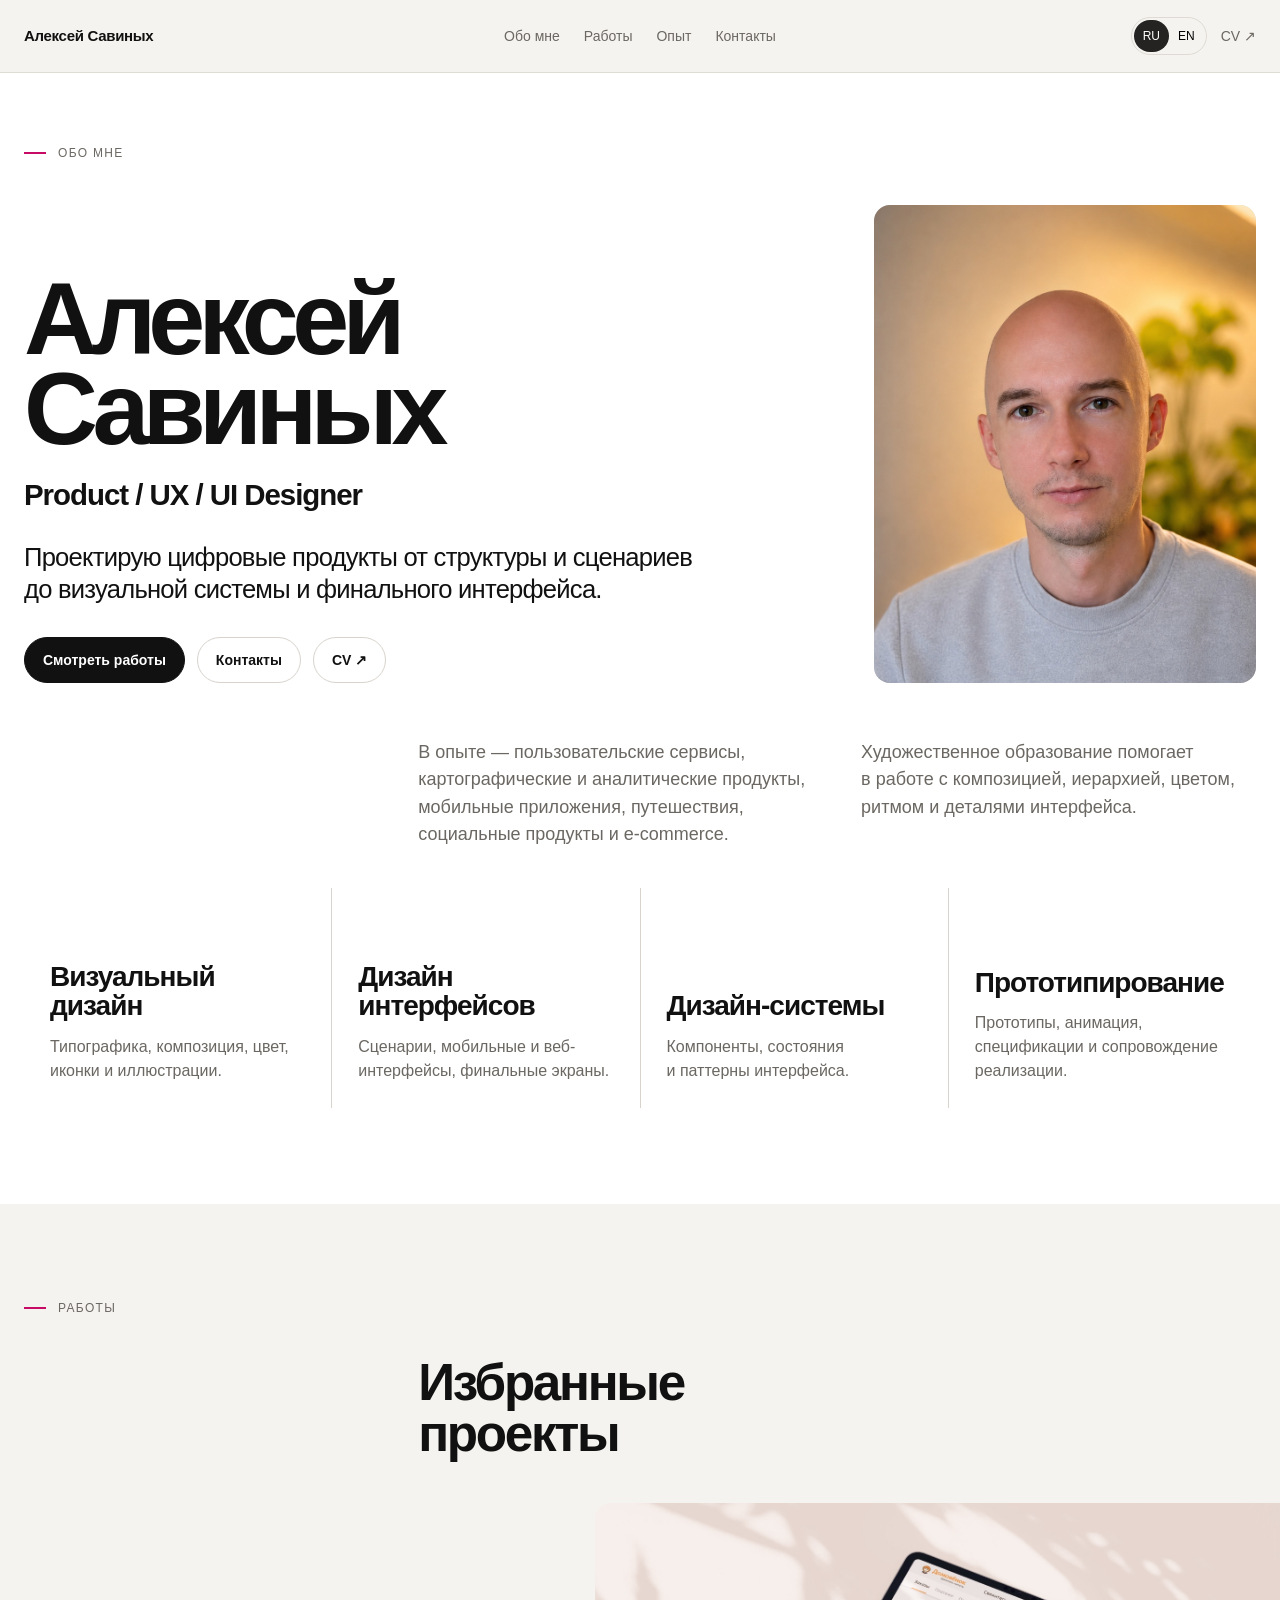
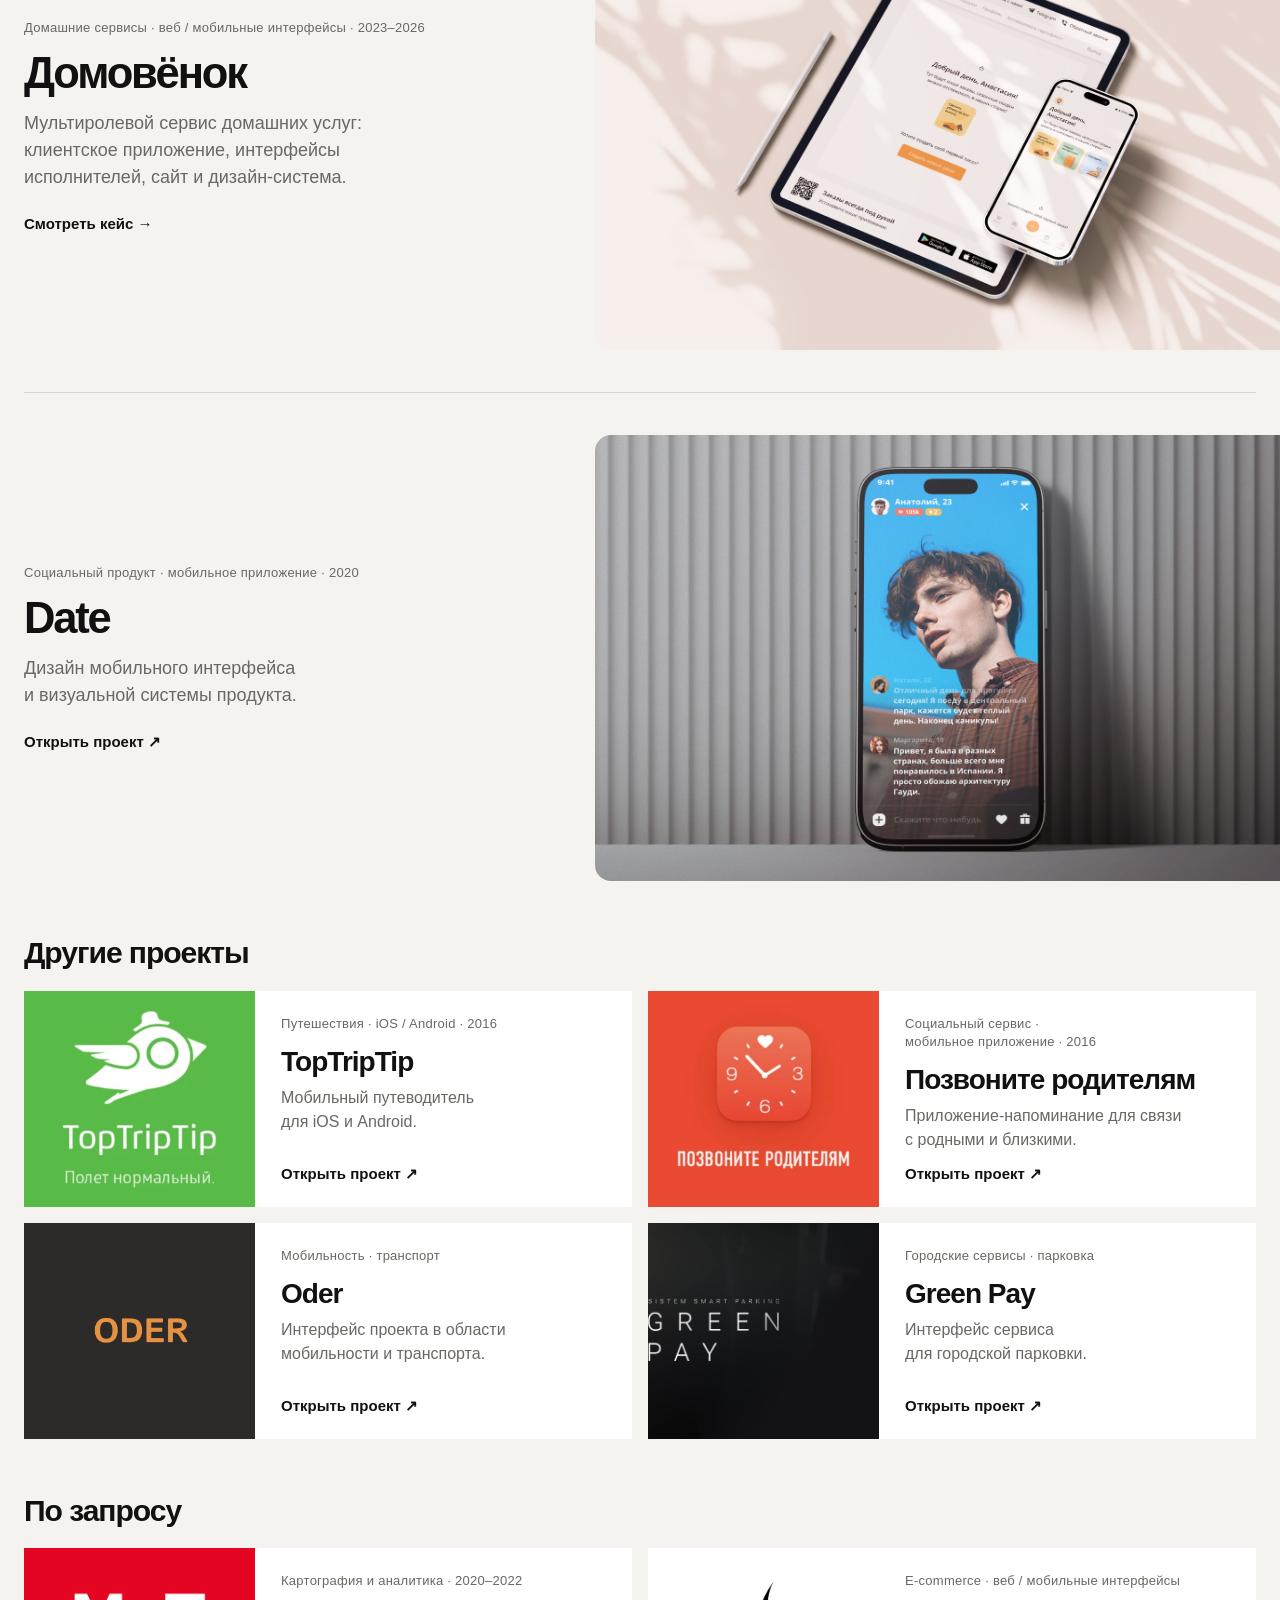
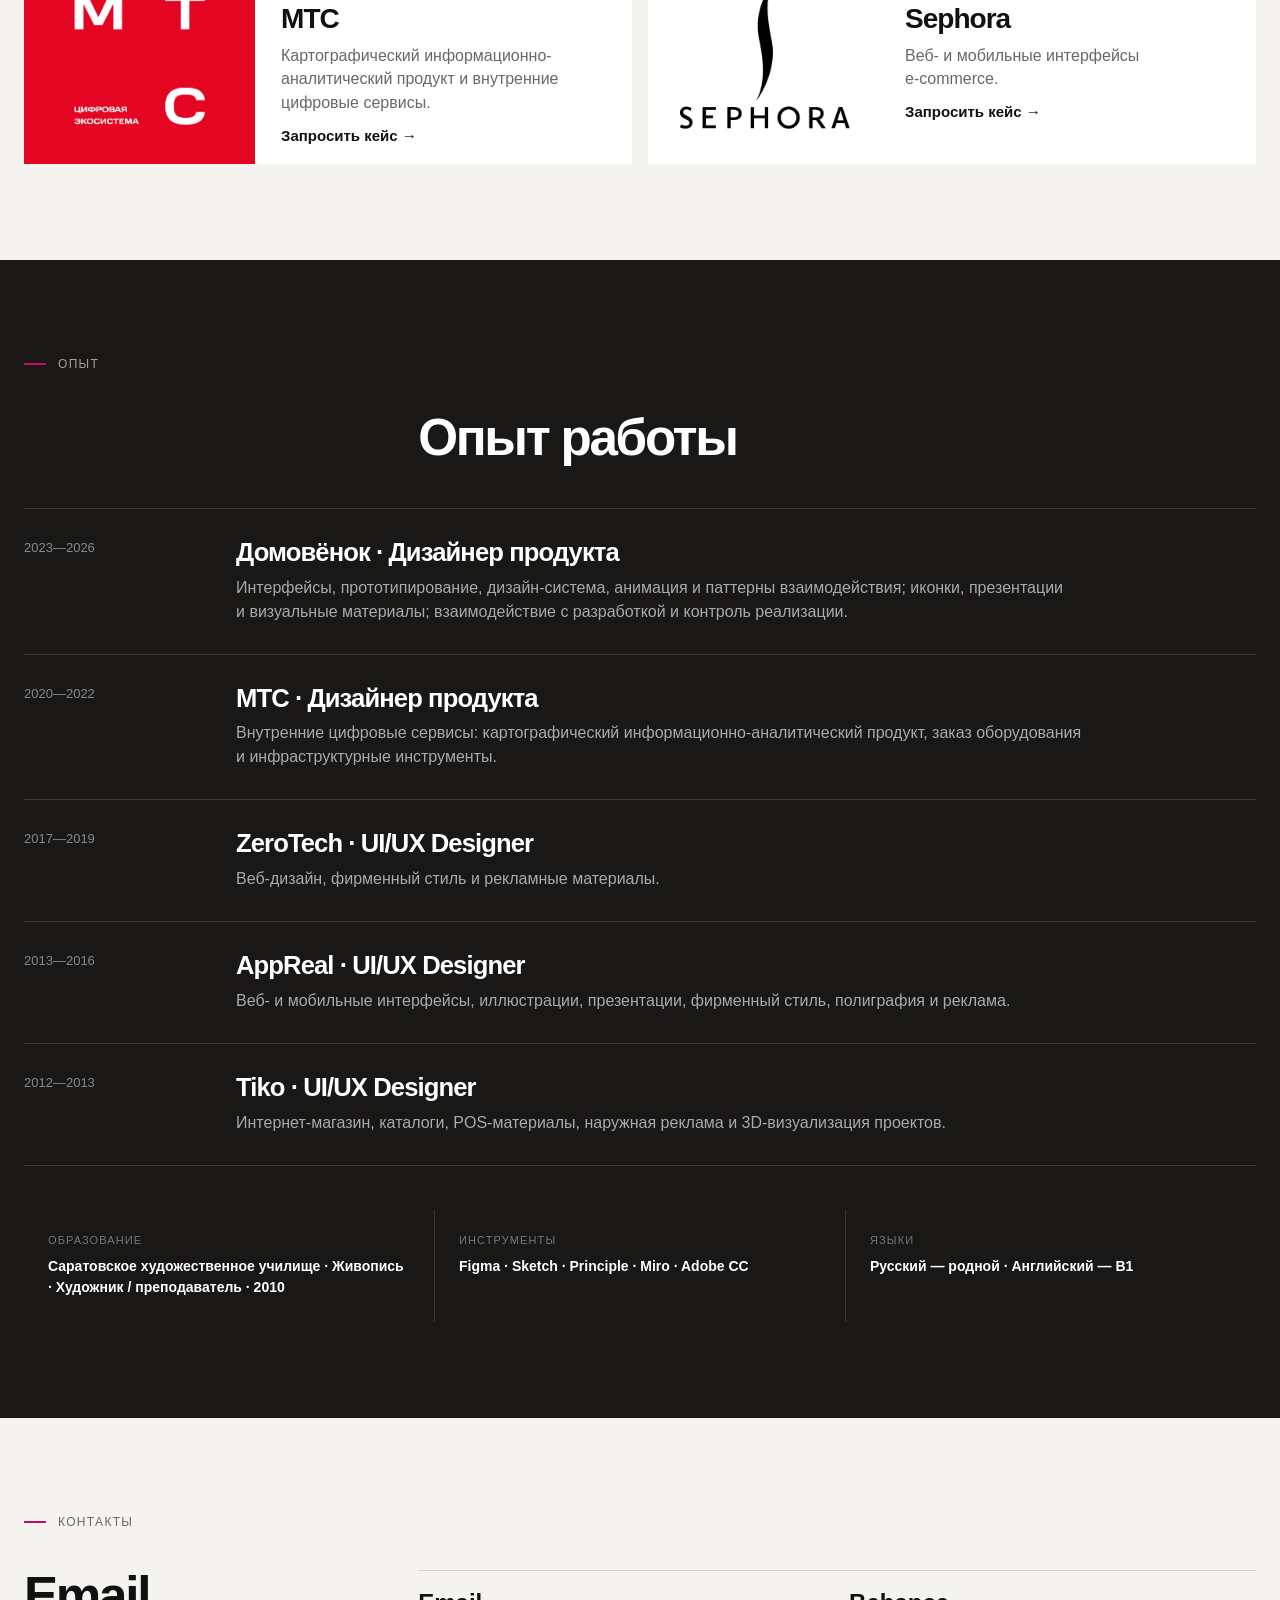
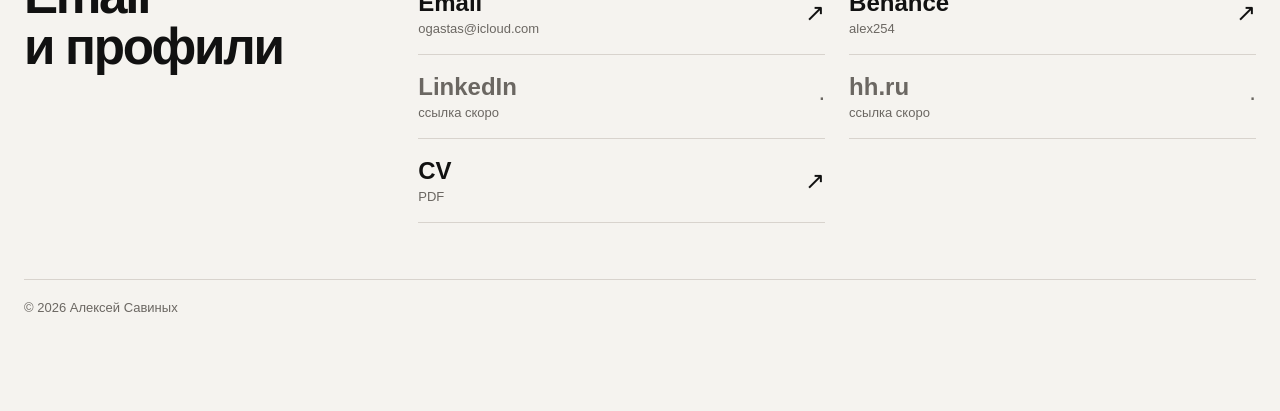
==== commit 2cfd6973: "Add files via upload" ====
--- a/index.html
+++ b/index.html
@@ -3,8 +3,8 @@
 <head>
   <meta charset="utf-8" />
   <meta name="viewport" content="width=device-width, initial-scale=1" />
-  <meta name="description" content="Алексей Савиных — Product / UX/UI Designer. Интерфейсы, визуальные системы, прототипирование и продуктовый дизайн." />
-  <title>Алексей Савиных — Product / UX/UI Designer</title>
+  <meta name="description" content="Алексей Савиных — Product / UX / UI Designer. Портфолио продуктового и интерфейсного дизайна." data-meta-description />
+  <title>Алексей Савиных — Product / UX / UI Designer</title>
   <link rel="stylesheet" href="styles.css" />
 </head>
 <body>
@@ -12,20 +12,15 @@
 
   <header class="site-header" id="top">
     <div class="shell header-inner">
-      <a class="brand" href="#top" aria-label="Алексей Савиных — главная">
-        <span class="brand-mark">AS</span>
-        <span class="brand-name" data-i18n="brandName">Алексей Савиных</span>
-      </a>
-
-      <nav class="desktop-nav" aria-label="Основная навигация">
+      <a class="brand" href="#about" aria-label="Алексей Савиных — обо мне" data-i18n-aria="brandAria"><span class="brand-name" data-i18n="brandName">Алексей Савиных</span></a>
+      <nav class="desktop-nav" aria-label="Основная навигация" data-i18n-aria="mainNavAria">
         <a href="#about" data-i18n="navAbout">Обо мне</a>
         <a href="#work" data-i18n="navWork">Работы</a>
         <a href="#experience" data-i18n="navExperience">Опыт</a>
         <a href="#contact" data-i18n="navContact">Контакты</a>
       </nav>
-
       <div class="header-actions">
-        <div class="lang-switch" aria-label="Language">
+        <div class="lang-switch" aria-label="Язык" data-i18n-aria="languageAria">
           <button class="lang-btn is-active" type="button" data-lang="ru" aria-pressed="true">RU</button>
           <button class="lang-btn" type="button" data-lang="en" aria-pressed="false">EN</button>
         </div>
@@ -34,133 +29,120 @@
       </div>
     </div>
     <div class="mobile-panel" id="mobile-panel" hidden>
-      <nav>
+      <nav aria-label="Мобильная навигация" data-i18n-aria="mobileNavAria">
         <a href="#about" data-i18n="navAbout">Обо мне</a>
         <a href="#work" data-i18n="navWork">Работы</a>
         <a href="#experience" data-i18n="navExperience">Опыт</a>
         <a href="#contact" data-i18n="navContact">Контакты</a>
+        <a class="mobile-cv" href="https://drive.google.com/file/d/1H_s0ojrtbCo3EBp_ZT7xwTFtt6R-jJSQ/view?usp=sharing" target="_blank" rel="noopener noreferrer" data-i18n="cvShort">CV ↗</a>
       </nav>
     </div>
   </header>
 
   <main id="main">
-    <section class="hero section-pad">
+    <section class="about section-pad section-anchor" id="about">
       <div class="shell">
-        <p class="status-line reveal" data-i18n="statusLine">Product / UX/UI Designer · интерфейсы · визуальные системы · прототипирование</p>
+        <div class="section-label reveal" data-i18n="aboutEyebrow">Обо мне</div>
+
         <div class="hero-grid">
           <div class="hero-copy reveal">
             <h1 data-i18n="heroTitle">Алексей Савиных</h1>
-            <p class="hero-role">Product / UX/UI Designer</p>
-            <p class="hero-lede" data-i18n="heroLead">Проектирую цифровые продукты с сильной визуальной системой — от структуры интерфейса и сценариев до hi-fi UI, прототипов и дизайн-систем.</p>
-            <p class="domain-line" data-i18n="domainLine">Домашние сервисы · картография и аналитика · мобильность · путешествия · социальные продукты · e-commerce</p>
+            <p class="hero-role">Product / UX / UI Designer</p>
+            <p class="hero-lede" data-i18n="heroLead">Проектирую цифровые продукты от структуры и сценариев до визуальной системы и финального интерфейса.</p>
             <div class="hero-actions-row">
               <a class="button primary" href="#work" data-i18n="viewWork">Смотреть работы</a>
-              <a class="button secondary" href="mailto:ogastas@icloud.com">ogastas@icloud.com</a>
+              <a class="button secondary" href="#contact" data-i18n="contactCta">Контакты</a>
+              <a class="button secondary" href="https://drive.google.com/file/d/1H_s0ojrtbCo3EBp_ZT7xwTFtt6R-jJSQ/view?usp=sharing" target="_blank" rel="noopener noreferrer">CV ↗</a>
             </div>
           </div>
-
-          <figure class="hero-photo reveal">
-            <img src="assets/alexey.jpg" alt="Алексей Савиных, Product / UX/UI Designer" />
-          </figure>
+          <figure class="hero-photo reveal"><img src="assets/alexey.jpg" alt="Алексей Савиных, Product / UX / UI Designer" data-i18n-alt="portraitAlt" /></figure>
         </div>
 
-        <div class="fact-strip reveal" aria-label="Professional facts">
-          <div><strong>10+</strong><span data-i18n="factYears">лет в дизайне</span></div>
-          <div><strong>Web / iOS / Android</strong><span data-i18n="factPlatforms">цифровые продукты на разных платформах</span></div>
-          <div><strong>UX → UI</strong><span data-i18n="factRange">от структуры и сценариев до финальной визуализации</span></div>
-          <div><strong>Systems</strong><span data-i18n="factSystems">дизайн-системы, компоненты и паттерны</span></div>
+        <div class="about-context reveal">
+          <p data-i18n="aboutP1">В опыте — пользовательские сервисы, картографические и аналитические продукты, мобильные приложения, travel, social и e-commerce.</p>
+          <p data-i18n="aboutP2">Художественное образование помогает в работе с композицией, иерархией, цветом, ритмом и деталями интерфейса.</p>
+        </div>
+
+        <div class="practice-grid">
+          <article class="practice-card reveal"><h2 data-i18n="p1Title">Визуальный дизайн</h2><p data-i18n="p1Text">Типографика, композиция, цвет, иконки и иллюстрации.</p></article>
+          <article class="practice-card reveal"><h2 data-i18n="p2Title">Дизайн интерфейсов</h2><p data-i18n="p2Text">Сценарии, мобильные и веб-интерфейсы, hi-fi UI.</p></article>
+          <article class="practice-card reveal"><h2 data-i18n="p3Title">Дизайн-системы</h2><p data-i18n="p3Text">Компоненты, состояния и паттерны интерфейса.</p></article>
+          <article class="practice-card reveal"><h2 data-i18n="p4Title">Прототипирование</h2><p data-i18n="p4Text">Прототипы, анимация, спецификации и сопровождение реализации.</p></article>
         </div>
       </div>
     </section>
 
-    <section class="practice section-pad" id="about">
+    <section class="work section-pad section-anchor" id="work">
       <div class="shell">
-        <div class="section-index">01 <span data-i18n="whatIDo">Что я делаю</span></div>
-        <div class="practice-grid">
-          <article class="practice-card reveal"><span>01</span><h2 data-i18n="p1Title">Visual direction</h2><p data-i18n="p1Text">Собираю визуальный язык продукта: типографика, композиция, цвет, иконки, иллюстрация и целостность интерфейса.</p></article>
-          <article class="practice-card reveal"><span>02</span><h2 data-i18n="p2Title">Interface design</h2><p data-i18n="p2Text">Проектирую понятные интерфейсы для мобильных и веб-продуктов — от пользовательских сценариев до hi-fi экранов.</p></article>
-          <article class="practice-card reveal"><span>03</span><h2 data-i18n="p3Title">Design systems</h2><p data-i18n="p3Text">Строю компоненты, состояния и паттерны, чтобы продукт сохранял визуальную и функциональную целостность по мере роста.</p></article>
-          <article class="practice-card reveal"><span>04</span><h2 data-i18n="p4Title">Prototype & handoff</h2><p data-i18n="p4Text">Делаю прототипы, анимацию и спецификации, работаю с разработкой до реализации интерфейса.</p></article>
+        <div class="section-label reveal" data-i18n="selectedWork">Работы</div>
+        <div class="section-heading reveal"><h2 data-i18n="workTitle">Избранные проекты</h2></div>
+
+        <div class="case-list">
+          <a class="case-row reveal" href="domovyonok.html" data-case-link>
+            <div class="case-copy">
+              <p class="case-meta" data-i18n="domMeta">Домашние сервисы · веб / мобильные интерфейсы · 2023–2026</p>
+              <h3 data-i18n="domTitle">Домовёнок</h3>
+              <p data-i18n="domDesc">Мультиролевой сервис домашних услуг: клиентское приложение, интерфейсы исполнителей, сайт и дизайн-система.</p>
+              <span class="case-cta" data-i18n="viewCase">Смотреть кейс →</span>
+            </div>
+            <div class="case-image"><img src="assets/domovyonok-card.jpeg" alt="Интерфейсы сервиса Домовёнок" data-i18n-alt="domCardAlt" /></div>
+          </a>
+          <a class="case-row reveal" href="https://www.behance.net/gallery/94666005/Date" target="_blank" rel="noopener noreferrer">
+            <div class="case-copy">
+              <p class="case-meta" data-i18n="dateMeta">Социальный продукт · мобильное приложение · 2020</p>
+              <h3>Date</h3>
+              <p data-i18n="dateDesc">Дизайн мобильного интерфейса и визуальной системы продукта.</p>
+              <span class="case-cta" data-i18n="viewProject">Открыть проект ↗</span>
+            </div>
+            <div class="case-image"><img src="assets/date-new.png" alt="Date mobile application interface" /></div>
+          </a>
         </div>
 
-        <div class="about-block reveal">
-          <div class="section-index">02 <span data-i18n="aboutEyebrow">Обо мне</span></div>
-          <div class="about-copy">
-            <p class="about-big" data-i18n="aboutLead">Я работаю на стыке продуктового дизайна и сильной визуализации. Мне важны не только логика и сценарий, но и то, насколько точно продукт выглядит, читается и ощущается в использовании.</p>
-            <div class="about-columns">
-              <p data-i18n="aboutP1">В опыте — пользовательские сервисы, картографические и аналитические продукты, мобильные приложения, travel, social и e-commerce.</p>
-              <p data-i18n="aboutP2">Образование в живописи и художественной педагогике даёт визуальную базу, которую я переношу в интерфейсы: композицию, иерархию, работу с цветом, ритмом и деталями.</p>
-            </div>
+        <div class="portfolio-group reveal">
+          <div class="subsection-head"><h3 data-i18n="earlierTitle">Другие проекты</h3></div>
+          <div class="portfolio-card-grid">
+            <a class="portfolio-card" href="https://www.behance.net/gallery/38223823/mobilnyj-putevoditel-TopTripTip" target="_blank" rel="noopener noreferrer">
+              <div class="portfolio-card-image"><img src="assets/toptriptip.png" alt="TopTripTip" /></div>
+              <div class="portfolio-card-copy"><span data-i18n="tripDomain">Путешествия · iOS / Android · 2016</span><strong>TopTripTip</strong><p data-i18n="tripDesc">Мобильный путеводитель для iOS и Android.</p><em data-i18n="viewProject">Открыть проект →</em></div>
+            </a>
+            <a class="portfolio-card" href="https://www.behance.net/gallery/38446817/mobilnoe-prilozhenie-pozvonite-roditeljam" target="_blank" rel="noopener noreferrer">
+              <div class="portfolio-card-image"><img src="assets/call-your-parents.png" alt="Позвоните родителям" data-i18n-alt="callAlt" /></div>
+              <div class="portfolio-card-copy"><span data-i18n="callDomain">Социальный сервис · мобильное приложение · 2016</span><strong data-i18n="callTitle">Позвоните родителям</strong><p data-i18n="callDesc">Приложение-напоминание для связи с родными и близкими.</p><em data-i18n="viewProject">Открыть проект →</em></div>
+            </a>
+            <a class="portfolio-card" href="https://www.behance.net/gallery/161971829/Oder" target="_blank" rel="noopener noreferrer">
+              <div class="portfolio-card-image"><img src="assets/oder.jpg" alt="Oder" /></div>
+              <div class="portfolio-card-copy"><span data-i18n="oderDomain">Мобильность · транспорт</span><strong>Oder</strong><p data-i18n="oderDesc">Интерфейс проекта в области мобильности и транспорта.</p><em data-i18n="viewProject">Открыть проект →</em></div>
+            </a>
+            <a class="portfolio-card" href="https://www.behance.net/gallery/161954675/Green-pay" target="_blank" rel="noopener noreferrer">
+              <div class="portfolio-card-image"><img src="assets/green-pay.png" alt="Green Pay" /></div>
+              <div class="portfolio-card-copy"><span data-i18n="greenDomain">Городские сервисы · парковка</span><strong>Green Pay</strong><p data-i18n="greenDesc">Интерфейс сервиса для городской парковки.</p><em data-i18n="viewProject">Открыть проект →</em></div>
+            </a>
+          </div>
+        </div>
+
+        <div class="portfolio-group request-group reveal">
+          <div class="subsection-head"><h3 data-i18n="requestWorkTitle">По запросу</h3></div>
+          <div class="portfolio-card-grid">
+            <button class="portfolio-card" type="button" data-private-project="mts">
+              <div class="portfolio-card-image"><img src="assets/mts-cover.png" alt="МТС — цифровая экосистема" data-i18n-alt="mtsAlt" /></div>
+              <div class="portfolio-card-copy"><span data-i18n="mtsMeta">Картография и аналитика · 2020–2022</span><strong>МТС</strong><p data-i18n="mtsCard">Картографический информационно-аналитический продукт и внутренние цифровые сервисы.</p><em data-i18n="requestCase">Запросить кейс →</em></div>
+            </button>
+            <button class="portfolio-card" type="button" data-private-project="sephora">
+              <div class="portfolio-card-image"><img src="assets/sephora-logo-user.png" alt="Sephora — интерфейсы e-commerce" data-i18n-alt="sephoraAlt" /></div>
+              <div class="portfolio-card-copy"><span data-i18n="sephoraMeta">E-commerce · веб / мобильные интерфейсы</span><strong>Sephora</strong><p data-i18n="sephoraCard">Веб- и мобильные интерфейсы e-commerce.</p><em data-i18n="requestCase">Запросить кейс →</em></div>
+            </button>
           </div>
         </div>
       </div>
     </section>
 
-    <section class="work section-pad" id="work">
+    <section class="experience section-pad section-anchor" id="experience">
       <div class="shell">
-        <div class="work-head reveal">
-          <div class="section-index">03 <span data-i18n="selectedWork">Избранные работы</span></div>
-          <h2 data-i18n="workTitle">Разные продуктовые контексты. Один акцент — ясный и сильный интерфейс.</h2>
-          <p data-i18n="workIntro">Здесь показаны реальные публичные проекты. Без выдуманных метрик и без попытки представить каждую работу как исследовательский кейс.</p>
-        </div>
-
-        <div class="case-list">
-          <a class="case-row reveal" href="domovyonok.html">
-            <div class="case-copy">
-              <p class="case-meta">01 · 2023–2026 · Product Design · Web / Mobile</p>
-              <h3 data-i18n="domTitle">Домовёнок</h3>
-              <p class="case-domain" data-i18n="domDomain">Домашние сервисы и e-commerce</p>
-              <p data-i18n="domDesc">Мультиролевой сервис домашних услуг: клиентское приложение, интерфейсы исполнителей, сайт и дизайн-система.</p>
-              <div class="tags"><span>UI</span><span>Design system</span><span>Prototype</span><span>Web / Mobile</span></div>
-              <span class="case-cta" data-i18n="viewCase">Смотреть кейс →</span>
-            </div>
-            <div class="case-image"><img src="assets/domovyonok-card.jpeg" alt="Интерфейсы сервиса Домовёнок" /></div>
-          </a>
-
-          <a class="case-row reveal" href="https://www.behance.net/gallery/94666005/Date" target="_blank" rel="noopener noreferrer">
-            <div class="case-copy">
-              <p class="case-meta">02 · 2020 · Mobile UI</p>
-              <h3>Date</h3>
-              <p class="case-domain" data-i18n="dateDomain">Социальный мобильный продукт</p>
-              <p data-i18n="dateDesc">Проект мобильного интерфейса с выраженной визуальной подачей и сфокусированной продуктовой логикой.</p>
-              <div class="tags"><span>Mobile UI</span><span>Interaction</span><span>Visual design</span></div>
-              <span class="case-cta" data-i18n="viewCase">Смотреть кейс →</span>
-            </div>
-            <div class="case-image"><img src="assets/date.png" alt="Date mobile application interface" /></div>
-          </a>
-
-          <a class="case-row reveal" href="https://www.behance.net/gallery/38223823/mobilnyj-putevoditel-TopTripTip" target="_blank" rel="noopener noreferrer">
-            <div class="case-copy"><p class="case-meta">03 · 2016 · iOS / Android</p><h3>TopTripTip</h3><p class="case-domain" data-i18n="tripDomain">Путешествия и навигация</p><p data-i18n="tripDesc">Мобильный путеводитель для iOS и Android.</p><div class="tags"><span>Mobile</span><span>Travel</span><span>UI</span></div><span class="case-cta" data-i18n="viewProject">Открыть проект →</span></div>
-            <div class="case-image"><img src="assets/toptriptip.png" alt="TopTripTip mobile travel guide" /></div>
-          </a>
-
-          <a class="case-row reveal" href="https://www.behance.net/gallery/38446817/mobilnoe-prilozhenie-pozvonite-roditeljam" target="_blank" rel="noopener noreferrer">
-            <div class="case-copy"><p class="case-meta">04 · 2016 · Mobile</p><h3 data-i18n="callTitle">Позвоните родителям</h3><p class="case-domain" data-i18n="callDomain">Социальный сервис</p><p data-i18n="callDesc">Приложение-напоминание для связи с родными и близкими.</p><div class="tags"><span>Mobile</span><span>Utility</span><span>Visual design</span></div><span class="case-cta" data-i18n="viewProject">Открыть проект →</span></div>
-            <div class="case-image"><img src="assets/call-your-parents.png" alt="Позвоните родителям" /></div>
-          </a>
-        </div>
-
-        <div class="compact-work reveal">
-          <div class="compact-head"><h3 data-i18n="earlierTitle">Ещё публичные работы</h3><p data-i18n="earlierIntro">Ранние проекты показывают диапазон визуальной и интерфейсной практики.</p></div>
-          <div class="compact-grid">
-            <a href="https://www.behance.net/gallery/161971829/Oder" target="_blank" rel="noopener noreferrer"><div class="compact-img"><img src="assets/oder.jpg" alt="Oder" /></div><span data-i18n="oderDomain">Мобильность и транспорт</span><strong>Oder</strong><em>↗</em></a>
-            <a href="https://www.behance.net/gallery/161954675/Green-pay" target="_blank" rel="noopener noreferrer"><div class="compact-img"><img src="assets/green-pay.png" alt="Green Pay" /></div><span data-i18n="greenDomain">Городские сервисы и парковка</span><strong>Green Pay</strong><em>↗</em></a>
-          </div>
-        </div>
-
-        <div class="private-work reveal">
-          <div><span class="section-index">Private</span><h3 data-i18n="privateTitle">Часть работ доступна только по запросу.</h3></div>
-          <div><p data-i18n="privateText">Некоторые проекты нельзя публиковать по условиям соглашений о конфиденциальности. Среди них — интернет-магазин и веб-сервисы.</p><a class="button secondary" href="mailto:ogastas@icloud.com?subject=Portfolio%20request" data-i18n="privateCta">Запросить закрытые работы</a></div>
-        </div>
-      </div>
-    </section>
-
-    <section class="experience section-pad" id="experience">
-      <div class="shell">
-        <div class="experience-head reveal"><div class="section-index">04 <span data-i18n="experienceEyebrow">Опыт</span></div><h2 data-i18n="experienceTitle">От визуального и интерфейсного дизайна к продуктовым системам.</h2></div>
+        <div class="section-label reveal" data-i18n="experienceEyebrow">Опыт</div>
+        <div class="section-heading reveal"><h2 data-i18n="experienceTitle">Опыт работы</h2></div>
         <div class="timeline">
           <article class="timeline-item reveal"><time>2023—2026</time><div><h3 data-i18n="domCompany">Домовёнок · Дизайнер продукта</h3><p data-i18n="domExp">Интерфейсы, прототипирование, дизайн-система, анимация и паттерны взаимодействия; иконки, презентации и визуальные материалы; взаимодействие с разработкой и контроль реализации.</p></div></article>
-          <article class="timeline-item reveal"><time>2020—2022</time><div><h3>MTS · <span data-i18n="productDesigner">Дизайнер продукта</span></h3><p data-i18n="mtsExp">Внутренние цифровые сервисы: картографический информационно-аналитический продукт, заказ оборудования и инфраструктурные инструменты.</p></div></article>
+          <article class="timeline-item reveal"><time>2020—2022</time><div><h3 data-i18n="mtsCompany">МТС · Дизайнер продукта</h3><p data-i18n="mtsExp">Внутренние цифровые сервисы: картографический информационно-аналитический продукт, заказ оборудования и инфраструктурные инструменты.</p></div></article>
           <article class="timeline-item reveal"><time>2017—2019</time><div><h3>ZeroTech · UI/UX Designer</h3><p data-i18n="zeroExp">Веб-дизайн, фирменный стиль и рекламные материалы.</p></div></article>
           <article class="timeline-item reveal"><time>2013—2016</time><div><h3>AppReal · UI/UX Designer</h3><p data-i18n="apprealExp">Веб- и мобильные интерфейсы, иллюстрации, презентации, фирменный стиль, полиграфия и реклама.</p></div></article>
           <article class="timeline-item reveal"><time>2012—2013</time><div><h3>Tiko · UI/UX Designer</h3><p data-i18n="tikoExp">Интернет-магазин, каталоги, POS-материалы, наружная реклама и 3D-визуализация проектов.</p></div></article>
@@ -173,19 +155,36 @@
       </div>
     </section>
 
-    <section class="contact section-pad" id="contact">
-      <div class="shell contact-wrap reveal">
-        <div class="section-index">05 <span data-i18n="contactEyebrow">Контакты</span></div>
-        <h2 data-i18n="contactTitle">Ищу задачи, где важны и продуктовая логика, и качество визуального исполнения.</h2>
-        <div class="contact-links">
-          <a href="mailto:ogastas@icloud.com"><span>ogastas@icloud.com</span><span>↗</span></a>
-          <a href="https://drive.google.com/file/d/1H_s0ojrtbCo3EBp_ZT7xwTFtt6R-jJSQ/view?usp=sharing" target="_blank" rel="noopener noreferrer"><span data-i18n="cvLink">Скачать CV</span><span>↗</span></a>
+    <section class="contact section-pad section-anchor" id="contact">
+      <div class="shell">
+        <div class="section-label reveal" data-i18n="contactEyebrow">Контакты</div>
+        <div class="contact-grid reveal">
+          <div class="contact-head"><h2 data-i18n="contactTitle">Email и профили</h2></div>
+          <div class="contact-links">
+            <a href="mailto:ogastas@icloud.com"><span>Email</span><small>ogastas@icloud.com</small><span>↗</span></a>
+            <a href="https://www.behance.net/alex254" target="_blank" rel="noopener noreferrer"><span>Behance</span><small>alex254</small><span>↗</span></a>
+            <a href="#" class="profile-placeholder" aria-disabled="true"><span>LinkedIn</span><small data-i18n="contactPlaceholder">ссылка скоро</small><span>·</span></a>
+            <a href="#" class="profile-placeholder" aria-disabled="true"><span>hh.ru</span><small data-i18n="contactPlaceholder">ссылка скоро</small><span>·</span></a>
+            <a href="https://drive.google.com/file/d/1H_s0ojrtbCo3EBp_ZT7xwTFtt6R-jJSQ/view?usp=sharing" target="_blank" rel="noopener noreferrer"><span>CV</span><small>PDF</small><span>↗</span></a>
+          </div>
         </div>
+        <div class="contact-copyright">© <span id="year"></span> <span data-i18n="brandName">Алексей Савиных</span></div>
       </div>
     </section>
+
+    <div class="case-modal" id="case-modal" hidden role="dialog" aria-modal="true" aria-labelledby="case-modal-title">
+      <button class="case-modal-backdrop" type="button" data-modal-close aria-label="Закрыть" data-i18n-aria="closeAria"></button>
+      <div class="case-modal-panel">
+        <button class="case-modal-close" type="button" data-modal-close aria-label="Закрыть" data-i18n-aria="closeAria">×</button>
+        <div class="modal-kicker" data-i18n="privateKicker">По запросу</div>
+        <h2 id="case-modal-title" data-i18n="privateModalTitle">Просмотр кейса доступен по запросу</h2>
+        <p data-i18n="privateModalText">Материалы проекта не опубликованы открыто. Напишите мне, и я пришлю доступ к кейсу.</p>
+        <a class="button primary" id="case-modal-mail" href="mailto:ogastas@icloud.com?subject=Portfolio%20case%20request" data-i18n="requestButton">Запросить</a>
+      </div>
+    </div>
   </main>
 
-  <footer><div class="shell"><span>© <span id="year"></span> <span data-i18n="brandName">Алексей Савиных</span></span><a href="#top" data-i18n="backTop">Наверх ↑</a></div></footer>
+  <button class="floating-back-top" type="button" data-back-top aria-label="Наверх" title="Наверх" data-i18n-aria="backTopAria" data-i18n-title="backTopAria">↑ <span data-i18n="backTopShort">Наверх</span></button>
   <script src="script.js"></script>
 </body>
 </html>
--- a/styles.css
+++ b/styles.css
@@ -1,11 +1,180 @@
-:root{--bg:#f5f3ef;--surface:#fff;--text:#111;--muted:#68645f;--line:#d8d3cd;--accent:#d9006d;--accent-soft:#f7d9e8;--dark:#111;--radius:18px;--shell:1440px;--ease:cubic-bezier(.2,.8,.2,1)}
-*{box-sizing:border-box}html{scroll-behavior:smooth}body{margin:0;background:var(--bg);color:var(--text);font-family:Inter,ui-sans-serif,-apple-system,BlinkMacSystemFont,"Segoe UI",Roboto,Arial,sans-serif;-webkit-font-smoothing:antialiased}img{display:block;max-width:100%}a{color:inherit}.shell{width:min(calc(100% - 48px),var(--shell));margin:auto}.section-pad{padding:96px 0}.skip-link{position:fixed;left:12px;top:12px;z-index:1000;background:#fff;padding:10px 14px;transform:translateY(-200%)}.skip-link:focus{transform:none}.sr-only{position:absolute;width:1px;height:1px;padding:0;margin:-1px;overflow:hidden;clip:rect(0,0,0,0);white-space:nowrap;border:0}
-.site-header{position:sticky;top:0;z-index:50;background:color-mix(in srgb,var(--bg) 88%,transparent);backdrop-filter:blur(18px);border-bottom:1px solid color-mix(in srgb,var(--line) 70%,transparent)}.header-inner{height:72px;display:grid;grid-template-columns:1fr auto 1fr;align-items:center;gap:28px}.brand{display:inline-flex;align-items:center;gap:12px;text-decoration:none;width:max-content}.brand-mark{width:34px;height:34px;border-radius:50%;display:grid;place-items:center;background:var(--accent);color:#fff;font-size:11px;font-weight:800;letter-spacing:.04em}.brand-name{font-weight:680;letter-spacing:-.02em}.desktop-nav{display:flex;gap:28px;justify-content:center}.desktop-nav a,.cv-link{font-size:13px;text-decoration:none;color:var(--muted)}.desktop-nav a:hover,.cv-link:hover{color:var(--text)}.header-actions{justify-self:end;display:flex;align-items:center;gap:14px}.lang-switch{display:flex;border:1px solid var(--line);border-radius:999px;padding:3px}.lang-btn{border:0;background:none;padding:7px 10px;border-radius:999px;font-size:11px;cursor:pointer}.lang-btn.is-active{background:var(--text);color:#fff}.menu-toggle{display:none;border:0;background:none;width:36px;height:36px;position:relative}.menu-toggle span:not(.sr-only){position:absolute;left:8px;right:8px;height:1px;background:currentColor}.menu-toggle span:first-child{top:14px}.menu-toggle span:nth-child(2){top:21px}.mobile-panel{background:var(--bg);border-bottom:1px solid var(--line)}.mobile-panel nav{display:grid;padding:14px 24px 24px;gap:10px}.mobile-panel a{text-decoration:none;font-size:24px;font-weight:600}
-.status-line{font-size:12px;letter-spacing:.08em;text-transform:uppercase;color:var(--muted);margin:0 0 56px}.status-line::before,.section-index::before{content:"";display:inline-block;width:20px;height:2px;background:var(--accent);vertical-align:middle;margin-right:10px}.hero{padding-top:72px}.hero-grid{display:grid;grid-template-columns:minmax(0,1.35fr) minmax(320px,.65fr);gap:56px;align-items:end}.hero-copy h1{font-size:clamp(68px,8.6vw,150px);line-height:.86;letter-spacing:-.07em;margin:0;max-width:1000px}.hero-role{margin:28px 0 0;font-size:clamp(24px,2.6vw,42px);font-weight:650;letter-spacing:-.04em}.hero-lede{font-size:clamp(22px,2.1vw,34px);line-height:1.2;letter-spacing:-.035em;max-width:900px;margin:36px 0 0}.domain-line{font-size:14px;line-height:1.55;color:var(--muted);max-width:860px;margin:24px 0 0}.hero-actions-row{display:flex;gap:12px;flex-wrap:wrap;margin-top:34px}.button{display:inline-flex;align-items:center;justify-content:center;min-height:48px;padding:0 18px;border-radius:999px;border:1px solid var(--line);text-decoration:none;font-size:13px;font-weight:650}.button.primary{background:var(--text);color:#fff;border-color:var(--text)}.button.primary:hover{background:var(--accent);border-color:var(--accent)}.button.secondary:hover{border-color:var(--accent);color:var(--accent)}.hero-photo{margin:0;border-radius:28px;overflow:hidden;aspect-ratio:4/5;background:#ddd}.hero-photo img{width:100%;height:100%;object-fit:cover;object-position:center 36%}.fact-strip{display:grid;grid-template-columns:repeat(4,1fr);margin-top:56px;border-top:1px solid var(--line);border-left:1px solid var(--line)}.fact-strip>div{padding:28px;border-right:1px solid var(--line);border-bottom:1px solid var(--line);min-height:138px;display:flex;flex-direction:column;justify-content:space-between}.fact-strip strong{font-size:clamp(25px,2.3vw,38px);letter-spacing:-.04em}.fact-strip span{font-size:12px;line-height:1.4;color:var(--muted);max-width:220px}
-.section-index{font-size:11px;text-transform:uppercase;letter-spacing:.12em;color:var(--muted);margin-bottom:36px}.practice{background:#fff}.practice-grid{display:grid;grid-template-columns:repeat(4,1fr);border-top:1px solid var(--line);border-left:1px solid var(--line)}.practice-card{min-height:300px;padding:28px;border-right:1px solid var(--line);border-bottom:1px solid var(--line);display:flex;flex-direction:column}.practice-card>span{font-size:11px;color:var(--accent);font-weight:700}.practice-card h2{font-size:clamp(25px,2.1vw,36px);line-height:1;letter-spacing:-.04em;margin:auto 0 20px}.practice-card p{color:var(--muted);font-size:14px;line-height:1.55;margin:0}.about-block{margin-top:110px;display:grid;grid-template-columns:.32fr .68fr;gap:64px}.about-block .section-index{margin:0}.about-big{font-size:clamp(32px,4vw,64px);line-height:1.06;letter-spacing:-.055em;margin:0}.about-columns{display:grid;grid-template-columns:1fr 1fr;gap:40px;margin-top:50px;color:var(--muted);font-size:16px;line-height:1.6}
-.work{background:var(--bg)}.work-head{display:grid;grid-template-columns:.28fr .48fr .24fr;gap:38px;align-items:end;margin-bottom:70px}.work-head .section-index{margin:0}.work-head h2{font-size:clamp(38px,4.5vw,72px);line-height:.98;letter-spacing:-.055em;margin:0}.work-head>p{color:var(--muted);font-size:14px;line-height:1.55;margin:0}.case-list{border-top:1px solid var(--line)}.case-row{display:grid;grid-template-columns:.42fr .58fr;gap:54px;padding:46px 0;border-bottom:1px solid var(--line);text-decoration:none;align-items:center}.case-copy{padding:8px 0}.case-meta{margin:0 0 44px;font-size:10px;letter-spacing:.1em;text-transform:uppercase;color:var(--muted)}.case-copy h3{font-size:clamp(44px,5.4vw,86px);line-height:.9;letter-spacing:-.06em;margin:0}.case-domain{font-size:22px!important;font-weight:650;color:var(--accent)!important;margin:22px 0 12px!important}.case-copy>p:not(.case-meta):not(.case-domain){color:var(--muted);line-height:1.55;max-width:620px;font-size:15px}.tags{display:flex;gap:8px;flex-wrap:wrap;margin-top:24px}.tags span{border:1px solid var(--line);border-radius:999px;padding:7px 10px;font-size:10px}.case-cta{display:inline-block;margin-top:32px;font-size:13px;font-weight:700}.case-image{border-radius:24px;overflow:hidden;background:#e9e5df;aspect-ratio:16/10}.case-image img{width:100%;height:100%;object-fit:cover;transition:transform .55s var(--ease)}.case-row:hover .case-image img{transform:scale(1.018)}.compact-work{margin-top:90px}.compact-head{display:grid;grid-template-columns:1fr 1fr;gap:40px;margin-bottom:28px}.compact-head h3{font-size:36px;letter-spacing:-.04em;margin:0}.compact-head p{color:var(--muted);margin:0;max-width:500px;justify-self:end}.compact-grid{display:grid;grid-template-columns:1fr 1fr;gap:18px}.compact-grid>a{display:grid;grid-template-columns:160px 1fr auto;gap:20px;align-items:center;padding:18px;border:1px solid var(--line);border-radius:18px;text-decoration:none;background:#fff}.compact-img{width:160px;aspect-ratio:1.5;border-radius:12px;overflow:hidden;background:#111}.compact-img img{width:100%;height:100%;object-fit:cover}.compact-grid span{display:block;font-size:11px;color:var(--muted);margin-bottom:8px}.compact-grid strong{font-size:24px}.compact-grid em{font-style:normal;font-size:24px}.private-work{margin-top:90px;background:var(--dark);color:#fff;border-radius:28px;padding:46px;display:grid;grid-template-columns:1fr 1fr;gap:50px}.private-work .section-index{color:#b7b7b7;margin-bottom:18px}.private-work h3{font-size:clamp(36px,4vw,60px);line-height:1;letter-spacing:-.05em;margin:0}.private-work p{color:#bdbdbd;line-height:1.55;max-width:560px}.private-work .button{margin-top:20px;color:#fff;border-color:#555}
-.experience{background:#111;color:#fff}.experience .section-index{color:#999}.experience-head{display:grid;grid-template-columns:.3fr .7fr;gap:48px;margin-bottom:70px}.experience-head h2{font-size:clamp(42px,5.2vw,80px);line-height:.95;letter-spacing:-.06em;margin:0}.timeline{border-top:1px solid #333}.timeline-item{display:grid;grid-template-columns:180px 1fr;gap:42px;padding:34px 0;border-bottom:1px solid #333}.timeline-item time{color:#888;font-size:12px}.timeline-item h3{margin:0;font-size:clamp(24px,2.2vw,36px);letter-spacing:-.04em}.timeline-item p{margin:12px 0 0;color:#aaa;line-height:1.55;max-width:900px}.credentials{display:grid;grid-template-columns:repeat(3,1fr);border-top:1px solid #333;border-left:1px solid #333;margin-top:60px}.credentials>div{padding:24px;border-right:1px solid #333;border-bottom:1px solid #333}.credentials span{display:block;color:#777;font-size:10px;text-transform:uppercase;letter-spacing:.1em;margin-bottom:10px}.credentials strong{font-size:13px;line-height:1.45}
-.contact{background:var(--accent);color:#fff}.contact-wrap .section-index{color:#ffd8ea}.contact-wrap .section-index::before{background:#fff}.contact-wrap h2{font-size:clamp(48px,6vw,96px);line-height:.92;letter-spacing:-.065em;margin:0;max-width:1150px}.contact-links{margin-top:70px;display:grid;grid-template-columns:1fr 1fr;gap:14px}.contact-links a{display:flex;justify-content:space-between;align-items:center;padding:22px 0;border-top:1px solid color-mix(in srgb,#fff 45%,transparent);text-decoration:none;font-size:clamp(20px,2vw,30px);font-weight:650}footer{background:#111;color:#888;padding:26px 0}footer .shell{display:flex;justify-content:space-between;font-size:11px}footer a{color:#aaa;text-decoration:none}.reveal{opacity:0;transform:translateY(14px);transition:opacity .65s var(--ease),transform .65s var(--ease)}.reveal.is-visible{opacity:1;transform:none}
-@media(max-width:980px){.header-inner{grid-template-columns:1fr auto}.desktop-nav{display:none}.menu-toggle{display:block}.hero-grid{grid-template-columns:1fr}.hero-photo{max-width:560px}.fact-strip{grid-template-columns:1fr 1fr}.practice-grid{grid-template-columns:1fr 1fr}.about-block,.work-head,.experience-head{grid-template-columns:1fr}.about-block{gap:34px}.case-row{grid-template-columns:1fr}.case-image{order:-1}.compact-grid{grid-template-columns:1fr}.private-work{grid-template-columns:1fr}.work-head>p{max-width:620px}.compact-head{grid-template-columns:1fr}.compact-head p{justify-self:start}.contact-links{grid-template-columns:1fr}}
-@media(max-width:680px){.shell{width:min(calc(100% - 28px),var(--shell))}.section-pad{padding:68px 0}.header-inner{height:64px}.brand-name{font-size:13px}.cv-link{display:none}.status-line{margin-bottom:36px}.hero{padding-top:48px}.hero-grid{gap:34px}.hero-copy h1{font-size:clamp(56px,18vw,86px)}.hero-role{font-size:24px;margin-top:20px}.hero-lede{font-size:22px;margin-top:26px}.domain-line{font-size:13px}.hero-actions-row{flex-direction:column}.button{width:100%}.hero-photo{aspect-ratio:4/4.7}.fact-strip{grid-template-columns:1fr;margin-top:40px}.fact-strip>div{min-height:100px}.practice-grid{grid-template-columns:1fr}.practice-card{min-height:220px}.about-block{margin-top:76px}.about-big{font-size:40px}.about-columns{grid-template-columns:1fr;gap:18px;margin-top:34px}.work-head{margin-bottom:42px}.work-head h2{font-size:44px}.case-row{gap:22px;padding:34px 0}.case-image{aspect-ratio:1.15}.case-copy h3{font-size:50px}.case-meta{margin-bottom:24px}.case-domain{font-size:18px!important}.compact-grid>a{grid-template-columns:104px 1fr auto;padding:12px;gap:14px}.compact-img{width:104px}.compact-grid strong{font-size:20px}.private-work{padding:28px;border-radius:20px;margin-top:58px}.experience-head{margin-bottom:42px}.timeline-item{grid-template-columns:1fr;gap:8px}.credentials{grid-template-columns:1fr}.contact-wrap h2{font-size:48px}.contact-links{margin-top:46px}.contact-links a{font-size:20px}footer .shell{flex-direction:column;gap:10px}}
+:root{
+  --bg:#f5f3ef;--surface:#fff;--text:#111;--muted:#6b6762;--line:#d8d3cd;--accent:#d9006d;--dark:#111;
+  --shell:1440px;--header:72px;--section:96px;--ease:cubic-bezier(.2,.8,.2,1);
+  --fs-meta:13px;--fs-body:16px;--fs-body-lg:18px;--fs-card:29px;--fs-section:clamp(42px,4vw,60px)
+}
+*{box-sizing:border-box}html{scroll-behavior:smooth}body{margin:0;background:var(--bg);color:var(--text);font-family:Inter,ui-sans-serif,-apple-system,BlinkMacSystemFont,"Segoe UI",Roboto,Arial,sans-serif;-webkit-font-smoothing:antialiased}img{display:block;max-width:100%}a{color:inherit}.shell{width:min(calc(100% - 48px),var(--shell));margin:auto}.section-pad{padding:var(--section) 0}.section-anchor{scroll-margin-top:calc(var(--header) + 16px)}.skip-link{position:fixed;left:12px;top:12px;z-index:1000;background:#fff;padding:10px 14px;transform:translateY(-200%)}.skip-link:focus{transform:none}.sr-only{position:absolute;width:1px;height:1px;padding:0;margin:-1px;overflow:hidden;clip:rect(0,0,0,0);white-space:nowrap;border:0}
+.site-header{position:sticky;top:0;z-index:50;background:color-mix(in srgb,var(--bg) 90%,transparent);backdrop-filter:blur(18px);border-bottom:1px solid color-mix(in srgb,var(--line) 75%,transparent)}.header-inner{height:var(--header);display:grid;grid-template-columns:1fr auto 1fr;align-items:center;gap:28px}.brand{text-decoration:none;width:max-content}.brand-name{font-size:16px;font-weight:700;letter-spacing:-.02em}.desktop-nav{display:flex;gap:28px;justify-content:center}.desktop-nav a,.cv-link{font-size:13px;text-decoration:none;color:var(--muted)}.desktop-nav a:hover,.cv-link:hover{color:var(--text)}.header-actions{justify-self:end;display:flex;align-items:center;gap:14px}.lang-switch{display:flex;border:1px solid var(--line);border-radius:999px;padding:3px}.lang-btn{border:0;background:none;padding:7px 10px;border-radius:999px;font-size:11px;cursor:pointer}.lang-btn.is-active{background:var(--text);color:#fff}.menu-toggle{display:none;border:0;background:none;width:36px;height:36px;position:relative}.menu-toggle span:not(.sr-only){position:absolute;left:8px;right:8px;height:1px;background:currentColor}.menu-toggle span:first-child{top:14px}.menu-toggle span:nth-child(2){top:21px}.mobile-panel{background:var(--bg);border-bottom:1px solid var(--line)}.mobile-panel nav{display:grid;padding:14px 24px 24px;gap:10px}.mobile-panel a{text-decoration:none;font-size:24px;font-weight:600}
+.section-label{display:flex;align-items:center;gap:12px;margin:0 0 52px;font-size:12px;line-height:1.35;font-weight:500;letter-spacing:.11em;text-transform:uppercase;color:var(--muted)}.section-label::before{content:"";display:block;flex:0 0 22px;width:22px;height:2px;background:var(--accent)}.section-heading{display:grid;grid-template-columns:32% 68%;margin-bottom:52px}.section-heading h2{grid-column:2;margin:0;font-size:var(--fs-section);line-height:.98;letter-spacing:-.05em;max-width:14ch}
+.about{background:#fff;padding-top:72px}.about .section-label{margin-bottom:44px}.hero-grid{display:grid;grid-template-columns:minmax(0,1.35fr) minmax(320px,.65fr);gap:56px;align-items:end}.hero-copy h1{font-size:clamp(72px,8vw,132px);line-height:.88;letter-spacing:-.065em;margin:0;max-width:1000px}.hero-role{margin:24px 0 0;font-size:clamp(24px,2.3vw,36px);font-weight:650;letter-spacing:-.035em}.hero-lede{font-size:clamp(22px,2vw,30px);line-height:1.22;letter-spacing:-.03em;max-width:790px;margin:30px 0 0}.hero-actions-row{display:flex;gap:12px;flex-wrap:wrap;margin-top:32px}.button{display:inline-flex;align-items:center;justify-content:center;min-height:48px;padding:0 18px;border-radius:999px;border:1px solid var(--line);background:transparent;text-decoration:none;font-size:13px;font-weight:650}.button.primary{background:var(--text);color:#fff;border-color:var(--text)}.button.primary:hover{background:var(--accent);border-color:var(--accent)}.button.secondary:hover{border-color:var(--text)}.hero-photo{margin:0;border-radius:24px;overflow:hidden;aspect-ratio:4/5;background:#ddd}.hero-photo img{width:100%;height:100%;object-fit:cover;object-position:center 36%}
+.about-context{display:grid;grid-template-columns:1fr 1fr;gap:48px;width:68%;margin:72px 0 48px 32%;color:var(--muted);font-size:var(--fs-body-lg);line-height:1.52}.about-context p{margin:0;max-width:40ch}.practice-grid{display:grid;grid-template-columns:repeat(4,1fr);border-top:1px solid var(--line);border-left:1px solid var(--line)}.practice-card{min-height:220px;padding:28px;border-right:1px solid var(--line);border-bottom:1px solid var(--line);display:flex;flex-direction:column;justify-content:flex-end}.practice-card h2{margin:0 0 18px;font-size:clamp(25px,1.8vw,30px);line-height:1.04;letter-spacing:-.035em}.practice-card p{margin:0;max-width:31ch;color:var(--muted);font-size:var(--fs-body);line-height:1.48}
+.work{background:var(--bg)}.case-list{border-top:1px solid var(--line)}.case-row{display:grid;grid-template-columns:42% 58%;gap:54px;padding:46px 0;border-bottom:1px solid var(--line);text-decoration:none;align-items:center}.case-copy{padding:8px 0}.case-meta,.portfolio-card-copy span{margin:0 0 14px;font-size:var(--fs-meta);line-height:1.4;letter-spacing:.02em;color:var(--muted)}.case-copy h3{margin:0;font-size:clamp(40px,3.4vw,52px);line-height:.98;letter-spacing:-.05em}.case-copy>p:not(.case-meta){margin:16px 0 0;color:var(--muted);line-height:1.5;max-width:38ch;font-size:var(--fs-body-lg)}.case-cta{display:inline-block;margin-top:24px;font-size:15px;font-weight:700}.case-image{border-radius:20px;overflow:hidden;background:#e9e5df;aspect-ratio:16/10}.case-image img{width:100%;height:100%;object-fit:cover;transition:transform .45s var(--ease)}.case-row:hover .case-image img{transform:scale(1.012)}
+.portfolio-group{margin-top:80px}.request-group{margin-top:64px}.subsection-head{margin-bottom:24px;border-top:1px solid var(--line);padding-top:24px}.subsection-head h3{margin:0;font-size:clamp(30px,2.5vw,38px);line-height:1.03;letter-spacing:-.04em}.portfolio-card-grid{display:grid;grid-template-columns:1fr 1fr;gap:18px}.portfolio-card{appearance:none;display:grid;grid-template-columns:38% 62%;height:220px;padding:0;overflow:hidden;border:0;background:var(--surface);color:inherit;text-align:left;text-decoration:none;font:inherit;cursor:pointer}.portfolio-card-image{height:220px;overflow:hidden;background:transparent}.portfolio-card-image img{display:block;width:100%;height:100%;object-fit:cover;object-position:center}.portfolio-card-copy{padding:24px 28px;display:flex;flex-direction:column;align-items:flex-start;min-width:0}.portfolio-card-copy span{display:block}.portfolio-card-copy strong{display:block;font-size:var(--fs-card);line-height:1.04;margin:0 0 10px;letter-spacing:-.035em}.portfolio-card-copy p{margin:0;color:var(--muted);font-size:var(--fs-body);line-height:1.48;max-width:34ch}.portfolio-card-copy em{font-style:normal;margin-top:auto;padding-top:12px;font-size:15px;font-weight:650}.portfolio-card:hover .portfolio-card-copy em{color:var(--accent)}.portfolio-group:not(.request-group) .portfolio-card:nth-child(4) .portfolio-card-image img{object-position:57% center}.request-group .portfolio-card:nth-child(2) .portfolio-card-image img{object-position:center}
+.experience{background:var(--dark);color:#fff}.experience .section-label{color:#9b9b9b}.experience .section-heading h2{color:#fff}.timeline{border-top:1px solid #333}.timeline-item{display:grid;grid-template-columns:170px 1fr;gap:42px;padding:32px 0;border-bottom:1px solid #333}.timeline-item time{color:#888;font-size:var(--fs-meta);line-height:1.45}.timeline-item h3{margin:0;font-size:clamp(25px,2vw,32px);line-height:1.05;letter-spacing:-.035em}.timeline-item p{margin:10px 0 0;color:#aaa;line-height:1.5;max-width:900px;font-size:var(--fs-body)}.credentials{display:grid;grid-template-columns:repeat(3,1fr);border-top:1px solid #333;border-left:1px solid #333;margin-top:52px}.credentials>div{padding:24px;border-right:1px solid #333;border-bottom:1px solid #333}.credentials span{display:block;color:#777;font-size:11px;text-transform:uppercase;letter-spacing:.1em;margin-bottom:10px}.credentials strong{font-size:14px;line-height:1.5}
+.contact{background:var(--bg);border-top:1px solid var(--line);min-height:calc(100svh - var(--header))}.contact-grid{display:grid;grid-template-columns:32% 68%;gap:0}.contact-head h2{margin:0;font-size:var(--fs-section);line-height:.98;letter-spacing:-.05em}.contact-links{border-top:1px solid var(--line);display:grid;grid-template-columns:1fr 1fr;gap:0 24px}.contact-links a{display:grid;grid-template-columns:1fr auto;grid-template-rows:auto auto;column-gap:16px;align-items:center;padding:20px 0;border-bottom:1px solid var(--line);text-decoration:none;color:var(--text);font-size:clamp(20px,1.7vw,26px)}.contact-links a>span:first-child{grid-column:1;grid-row:1;font-weight:700}.contact-links a>small{grid-column:1;grid-row:2;margin-top:4px;font-size:13px;font-weight:500;color:var(--muted)}.contact-links a>span:last-child{grid-column:2;grid-row:1/span 2}.contact-links a:hover{color:var(--accent)}.contact-links .profile-placeholder{color:var(--muted);cursor:default}.contact-links .profile-placeholder:hover{color:var(--muted)}
+footer{background:#111;color:#888;padding:0}footer .shell{min-height:72px;display:flex;align-items:center;font-size:13px}.floating-back-top{position:fixed;right:24px;bottom:24px;z-index:90;display:flex;align-items:center;gap:7px;border:1px solid rgba(18,18,18,.16);background:rgba(247,245,241,.94);color:var(--text);backdrop-filter:blur(10px);border-radius:999px;padding:11px 15px;font:600 14px/1 system-ui,-apple-system,BlinkMacSystemFont,"Segoe UI",sans-serif;cursor:pointer;box-shadow:0 6px 24px rgba(0,0,0,.07);opacity:0;pointer-events:none;transform:translateY(8px);transition:opacity .2s ease,transform .2s ease}.floating-back-top.is-visible{opacity:1;pointer-events:auto;transform:none}
+.case-modal[hidden]{display:none}.case-modal{position:fixed;inset:0;z-index:1000;display:grid;place-items:center;padding:24px}.case-modal-backdrop{position:absolute;inset:0;border:0;background:rgba(10,10,10,.58);backdrop-filter:blur(5px);cursor:pointer}.case-modal-panel{position:relative;z-index:1;width:min(560px,100%);background:var(--surface);padding:48px;border:1px solid var(--line);box-shadow:0 24px 80px rgba(0,0,0,.22)}.case-modal-panel .section-label{margin-bottom:24px}.case-modal-panel h2{font-size:clamp(32px,5vw,54px);line-height:.98;margin:0 0 20px}.case-modal-panel p{font-size:18px;line-height:1.5;color:var(--muted);margin:0 0 30px}.case-modal-close{position:absolute;right:16px;top:12px;border:0;background:transparent;font-size:36px;line-height:1;cursor:pointer}
+.reveal{opacity:0;transform:translateY(14px);transition:opacity .65s var(--ease),transform .65s var(--ease)}.reveal.is-visible{opacity:1;transform:none}p{hyphens:none;word-break:normal;overflow-wrap:normal;text-wrap:pretty}h1,h2,h3,.case-meta,.portfolio-card-copy span{text-wrap:balance}
+@media(max-width:980px){
+  .desktop-nav{display:none}.menu-toggle{display:block}.header-inner{grid-template-columns:1fr auto}.hero-grid{grid-template-columns:1fr .55fr}.about-context{width:100%;margin-left:0}.practice-grid{grid-template-columns:1fr 1fr}.section-heading{grid-template-columns:1fr}.section-heading h2{grid-column:1}.case-row{grid-template-columns:1fr;gap:28px}.case-image{order:-1}.portfolio-card-grid{grid-template-columns:1fr}.portfolio-card{grid-template-columns:38% 62%}.contact-grid{grid-template-columns:1fr;gap:42px}.contact-head{margin-bottom:0}
+}
+@media(max-width:680px){
+  :root{--header:64px;--section:68px;--fs-body:16px;--fs-body-lg:17px}.shell{width:min(calc(100% - 28px),var(--shell))}.header-inner{height:var(--header)}.brand-name{font-size:14px}.cv-link{display:none}.section-label{margin-bottom:34px;font-size:12px}.about{padding-top:48px}.hero-grid{grid-template-columns:1fr;gap:34px}.hero-copy h1{font-size:clamp(58px,17vw,82px)}.hero-role{font-size:25px}.hero-lede{font-size:22px}.hero-photo{max-width:420px}.about-context{grid-template-columns:1fr;gap:18px;margin-top:48px;margin-bottom:36px}.practice-grid{grid-template-columns:1fr}.practice-card{min-height:0;padding:23px}.practice-card h2{font-size:27px}.section-heading{margin-bottom:36px}.section-heading h2{font-size:40px}.case-copy h3{font-size:40px}.portfolio-group{margin-top:58px}.request-group{margin-top:48px}.portfolio-card{height:auto;grid-template-columns:1fr}.portfolio-card-image{height:auto;aspect-ratio:1.45/1}.portfolio-card-copy{min-height:188px;padding:22px}.portfolio-card-copy span{font-size:12px}.portfolio-card-copy p{font-size:15px}.timeline-item{grid-template-columns:1fr;gap:8px;padding:26px 0}.credentials{grid-template-columns:1fr}.contact{min-height:calc(100svh - var(--header))}.contact-links{grid-template-columns:1fr}.floating-back-top{right:14px;bottom:14px;padding:10px 12px}.floating-back-top span{display:none}footer .shell{min-height:70px;justify-content:center}.case-modal-panel{padding:36px 24px}
+}
 @media(prefers-reduced-motion:reduce){html{scroll-behavior:auto}.reveal{opacity:1;transform:none;transition:none}.case-image img{transition:none}}
+
+/* v40 — final consistency pass */
+:root{--accent:#c70a64;--dark:#191817}
+.header-inner{gap:24px}.brand-name{font-size:15px;font-weight:650}.desktop-nav{gap:24px}.desktop-nav a,.cv-link{font-size:14px;font-weight:500}.lang-switch{border-color:color-mix(in srgb,var(--line) 82%,transparent);padding:2px}.lang-btn{font-size:12px;padding:6px 9px}.lang-btn.is-active{background:#242321}
+.about-context{margin-top:56px;margin-bottom:40px}.hero-photo{border-radius:20px}.case-image{border-radius:16px}
+.portfolio-group{margin-top:64px}.request-group{margin-top:56px}.subsection-head{border-top:0;padding-top:0;margin-bottom:24px}.case-list{border-top:0}
+.experience .section-label{color:#a5a19d}.timeline{border-color:#3b3937}.timeline-item{border-color:#3b3937}.credentials{border-color:#3b3937}.credentials>div{border-color:#3b3937}
+.contact{border-top:0;min-height:0}.contact-grid{margin-bottom:64px}.contact-copyright{padding-top:24px;border-top:1px solid var(--line);font-size:13px;color:var(--muted)}
+.modal-kicker{margin:0 0 20px;font-size:12px;line-height:1.35;font-weight:600;letter-spacing:.11em;text-transform:uppercase;color:var(--muted)}
+.case-modal-panel{border-radius:16px}.case-modal-panel .section-label{display:none}
+footer{display:none}
+@media(max-width:680px){.about-context{margin-top:42px;margin-bottom:32px}.portfolio-group{margin-top:50px}.request-group{margin-top:44px}.contact{min-height:0}.contact-grid{margin-bottom:46px}.hero-photo{border-radius:16px}.case-image{border-radius:14px}}
+
+/* v41 — language + responsive parity */
+.section-anchor{scroll-margin-top:calc(var(--header) + 16px)}
+.mobile-panel .mobile-cv{margin-top:10px;padding-top:18px;border-top:1px solid var(--line);font-size:18px;font-weight:500}
+.practice-card h2{min-height:2.08em}
+.contact-head h2{font-size:clamp(36px,3.5vw,52px);line-height:1;max-width:10ch}
+.contact-links a{min-height:78px}
+.case-cta,.portfolio-card-copy em{white-space:nowrap}
+
+@media(max-width:980px){
+  .hero-grid{grid-template-columns:minmax(0,1fr) minmax(260px,.52fr);gap:40px}
+  .practice-card h2{min-height:0}
+  .contact-grid{gap:34px}
+  .contact-head h2{max-width:none}
+}
+
+@media(max-width:680px){
+  .section-label{margin-bottom:30px}
+  .hero-grid{gap:30px}
+  .hero-copy h1{font-size:clamp(52px,16vw,74px);line-height:.91}
+  .hero-role{margin-top:20px;font-size:23px;line-height:1.08}
+  .hero-lede{margin-top:24px;font-size:21px;line-height:1.28}
+  .hero-actions-row{display:grid;grid-template-columns:1fr 1fr;gap:10px;margin-top:28px}
+  .hero-actions-row .button{width:100%;padding-inline:14px}
+  .hero-actions-row .button:first-child{grid-column:1/-1}
+  .about-context{margin-top:38px;margin-bottom:28px}
+  .practice-card{padding:22px}
+  .practice-card h2{font-size:26px;margin-bottom:14px}
+  .section-heading{margin-bottom:32px}
+  .section-heading h2{font-size:38px}
+  .case-row{padding:38px 0;gap:24px}
+  .case-copy h3{font-size:38px}
+  .case-copy>p:not(.case-meta){margin-top:14px}
+  .case-cta{margin-top:20px}
+  .portfolio-group{margin-top:46px}
+  .request-group{margin-top:40px}
+  .subsection-head{margin-bottom:20px}
+  .subsection-head h3{font-size:32px}
+  .portfolio-card-copy{min-height:178px;padding:20px}
+  .portfolio-card-copy strong{font-size:27px}
+  .timeline-item h3{font-size:26px}
+  .credentials{margin-top:40px}
+  .contact-grid{gap:28px;margin-bottom:40px}
+  .contact-head h2{font-size:38px}
+  .contact-links a{min-height:0;padding:18px 0;font-size:22px}
+  .contact-copyright{padding-top:20px}
+  .mobile-panel nav{padding-bottom:22px}
+}
+
+@media(max-width:390px){
+  .shell{width:min(calc(100% - 24px),var(--shell))}
+  .brand-name{font-size:13px}
+  .header-actions{gap:8px}
+  .lang-btn{padding:6px 8px}
+  .hero-copy h1{font-size:50px}
+  .hero-actions-row{grid-template-columns:1fr}
+  .hero-actions-row .button:first-child{grid-column:auto}
+}
+
+/* v42 — unified visual system */
+:root{
+  --accent:#c70a64;
+  --dark:#191817;
+  --radius-media:16px;
+  --radius-panel:16px;
+  --control-h:46px;
+  --space-subsection:56px;
+}
+/* one alignment and type grammar */
+.section-label{margin-bottom:40px}
+.section-heading{grid-template-columns:32% 68%;margin-bottom:44px}
+.section-heading h2,.contact-head h2{font-size:var(--fs-section);line-height:1;letter-spacing:-.045em}
+.subsection-head{margin:var(--space-subsection) 0 22px;padding:0;border:0}
+.subsection-head h3{font-size:clamp(30px,2.35vw,36px);line-height:1.05;letter-spacing:-.035em}
+/* one radius family */
+.hero-photo,.case-image,.case-modal-panel{border-radius:var(--radius-media)}
+/* one control family */
+.button{min-height:var(--control-h);padding-inline:18px;font-size:14px}
+.lang-switch{padding:2px}.lang-btn{min-height:32px;padding:0 9px;font-size:12px}
+/* reduce boxed/table treatments: retain borders only where they organize repeated data */
+.practice-grid{border:0;gap:1px;background:var(--line)}
+.practice-card{min-height:220px;padding:26px;border:0;background:var(--surface)}
+.practice-card h2{min-height:0;font-size:28px;line-height:1.06;margin-bottom:14px}
+.case-list{border:0}.case-row{padding:42px 0;border-bottom:1px solid var(--line)}
+.case-row:first-child{padding-top:0}.case-row:last-child{border-bottom:0;padding-bottom:0}
+.case-image{background:#e9e5df}
+.portfolio-group,.request-group{margin-top:var(--space-subsection)}
+.portfolio-card-grid{gap:16px}
+.portfolio-card{height:216px;background:var(--surface)}
+.portfolio-card-image{height:216px}
+.portfolio-card-copy{padding:24px 26px}
+.portfolio-card-copy strong{font-size:28px}
+/* quiet experience uses the same divider logic */
+.timeline{border-top:1px solid #3b3937}.timeline-item{padding:30px 0;border-bottom:1px solid #3b3937}
+.credentials{margin-top:44px;border:0;gap:1px;background:#3b3937}
+.credentials>div{padding:24px;border:0;background:var(--dark)}
+/* contact follows the same 32/68 alignment as section headings */
+.contact-grid{grid-template-columns:32% 68%;margin-bottom:56px}
+.contact-head h2{max-width:14ch}
+.contact-links{border-top:1px solid var(--line);gap:0 24px}
+.contact-links a{min-height:76px;padding:18px 0;font-size:24px}
+.contact-copyright{padding-top:20px}
+.case-modal-panel{padding:40px}
+.modal-kicker{margin-bottom:16px}
+.floating-back-top{min-height:42px;padding:0 14px}
+
+@media(max-width:980px){
+  .section-heading{grid-template-columns:1fr}
+  .section-heading h2{grid-column:1}
+  .contact-grid{grid-template-columns:1fr;gap:32px}
+  .contact-head h2{max-width:none}
+  .practice-grid{grid-template-columns:1fr 1fr}
+}
+@media(max-width:680px){
+  :root{--section:64px;--space-subsection:44px;--radius-media:14px}
+  .shell{width:min(calc(100% - 28px),var(--shell))}
+  .section-label{margin-bottom:28px}
+  .section-heading{margin-bottom:30px}
+  .section-heading h2,.contact-head h2{font-size:38px}
+  .about{padding-top:44px}
+  .hero-grid{gap:28px}
+  .about-context{margin-top:36px;margin-bottom:28px}
+  .practice-grid{grid-template-columns:1fr}
+  .practice-card{padding:22px;min-height:0}
+  .practice-card h2{font-size:26px}
+  .case-row{padding:34px 0;gap:22px}
+  .portfolio-group,.request-group{margin-top:var(--space-subsection)}
+  .subsection-head{margin:var(--space-subsection) 0 18px}
+  .subsection-head h3{font-size:30px}
+  .portfolio-card{height:auto;grid-template-columns:1fr}
+  .portfolio-card-image{height:auto;aspect-ratio:1.45/1}
+  .portfolio-card-copy{min-height:174px;padding:20px 22px}
+  .portfolio-card-copy strong{font-size:26px}
+  .timeline-item{padding:24px 0}
+  .credentials{margin-top:36px}
+  .contact-grid{gap:26px;margin-bottom:38px}
+  .contact-links a{min-height:0;padding:17px 0;font-size:22px}
+  .case-modal-panel{padding:32px 22px}
+}
+
+
+/* Sephora private case: supplied official logo asset */
+.request-group .portfolio-card:nth-child(2) .portfolio-card-image{background:#fff}
+.request-group .portfolio-card:nth-child(2) .portfolio-card-image img{object-fit:contain;object-position:center;padding:8%;box-sizing:border-box}
